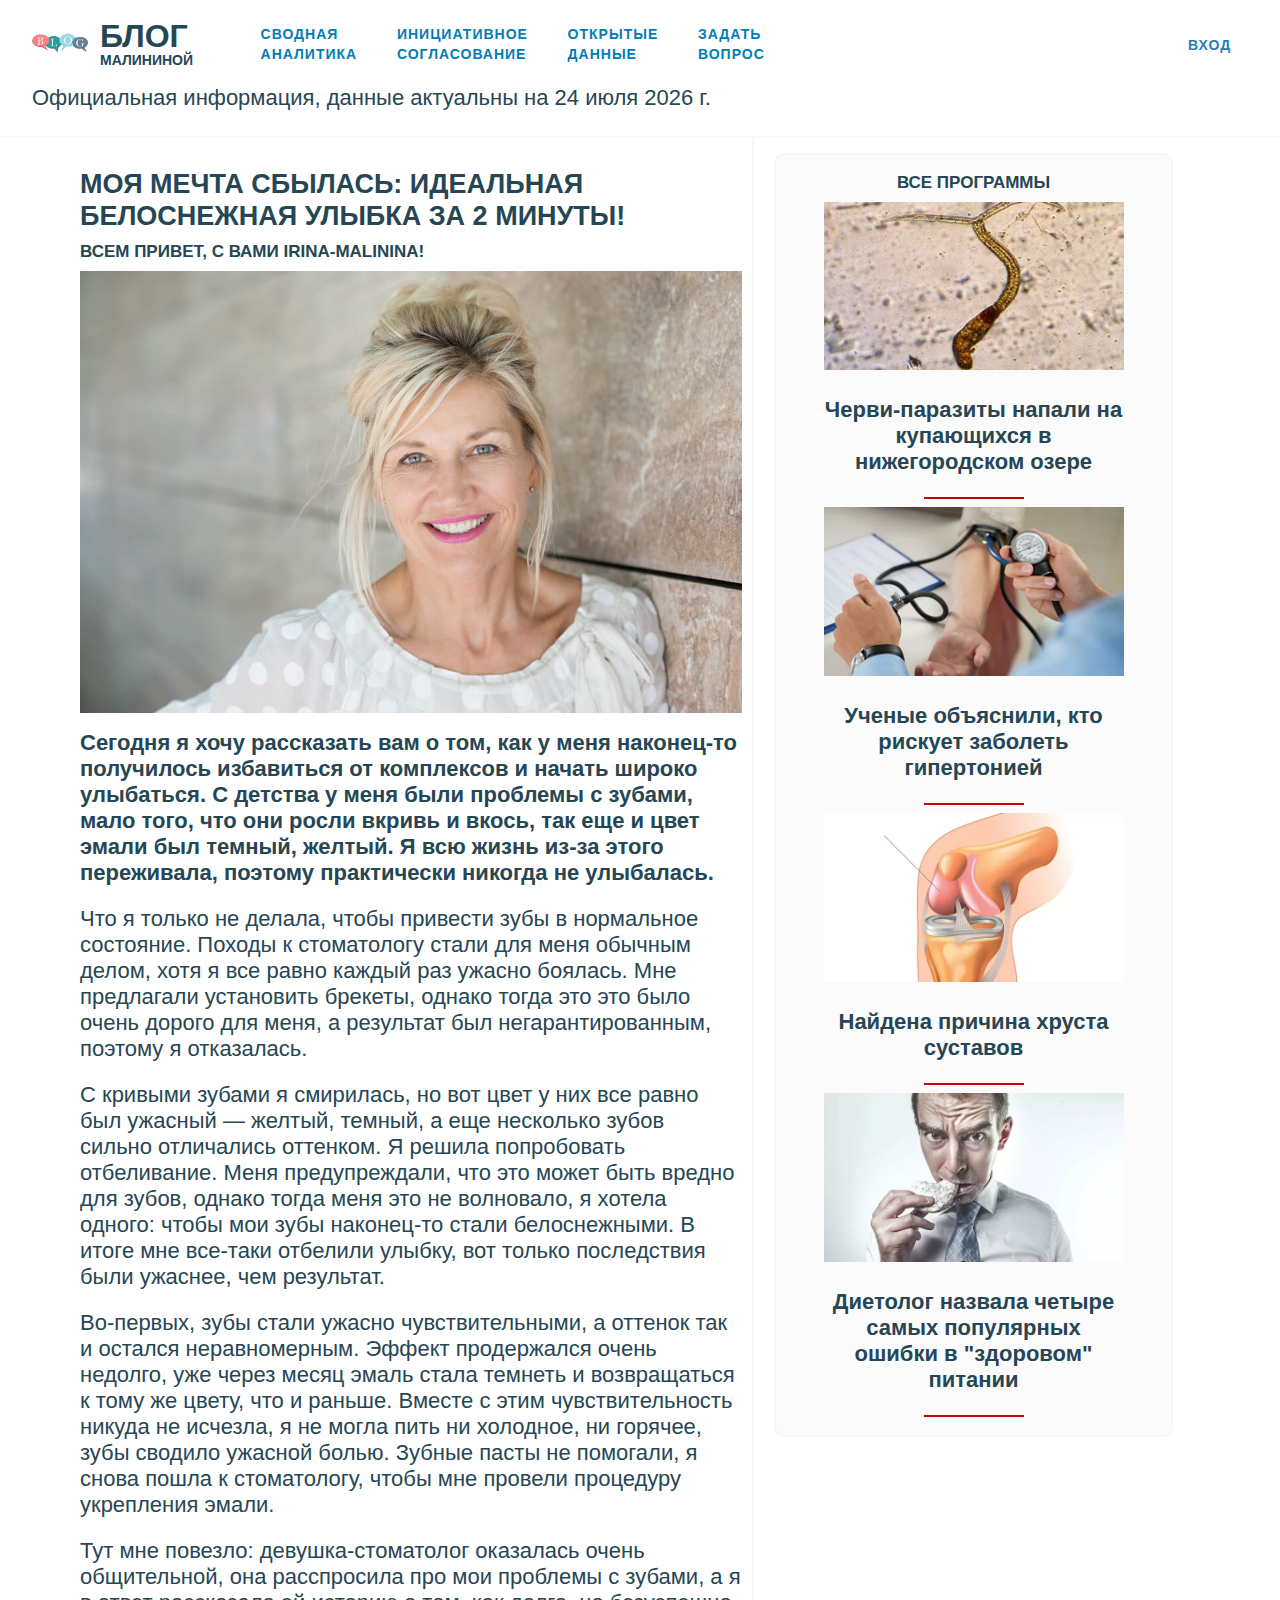
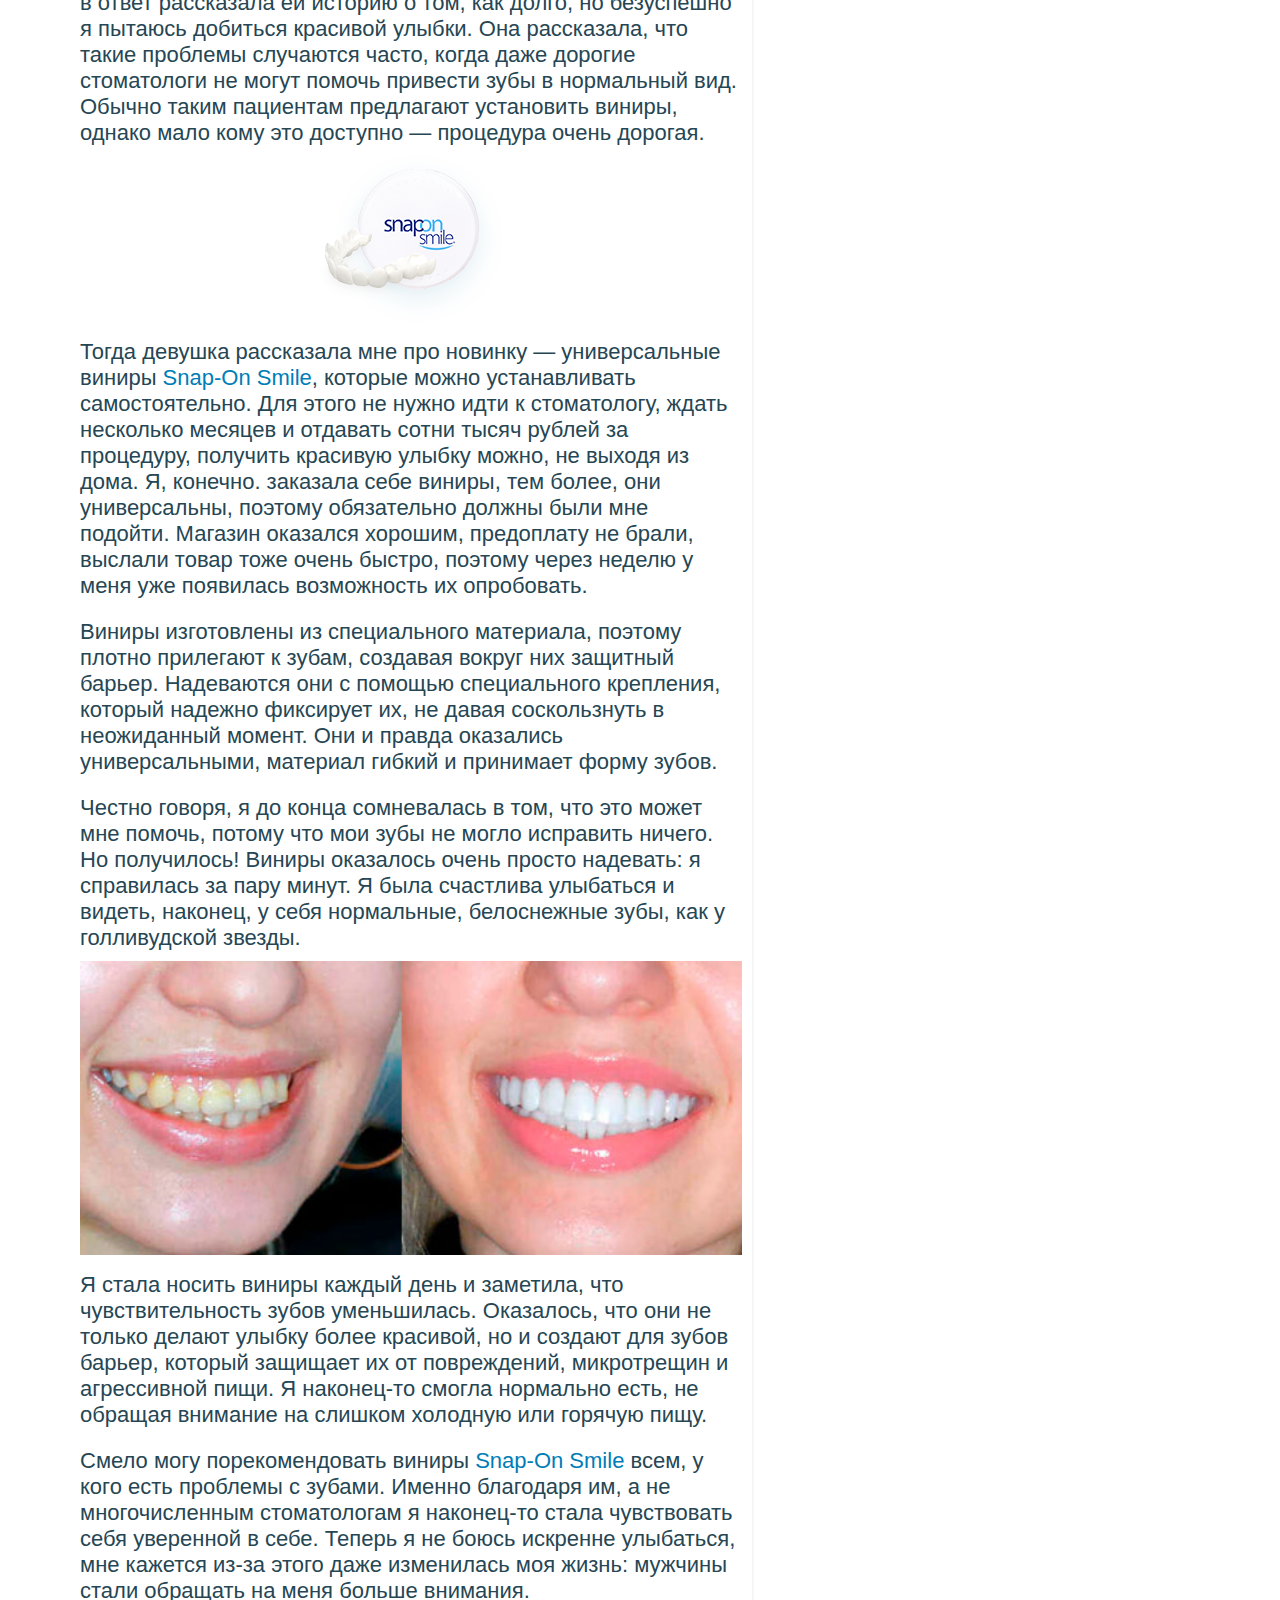
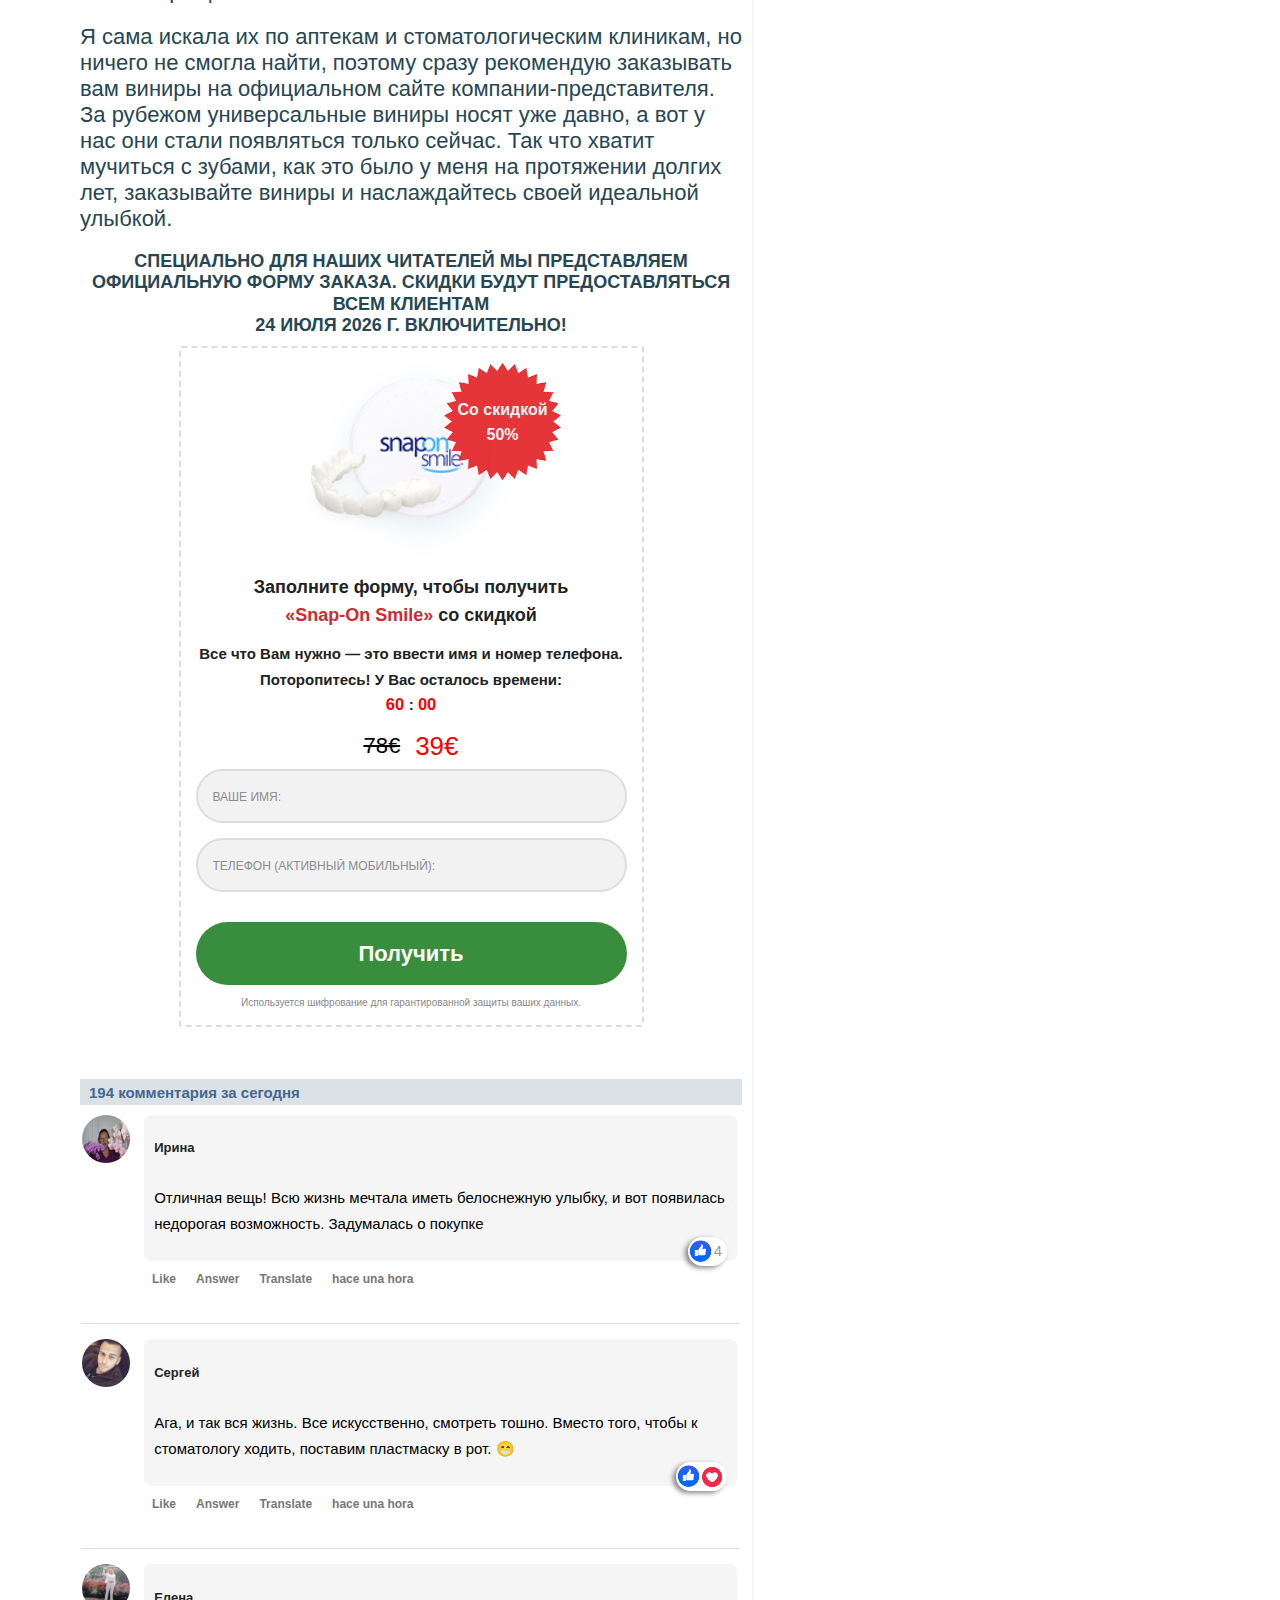
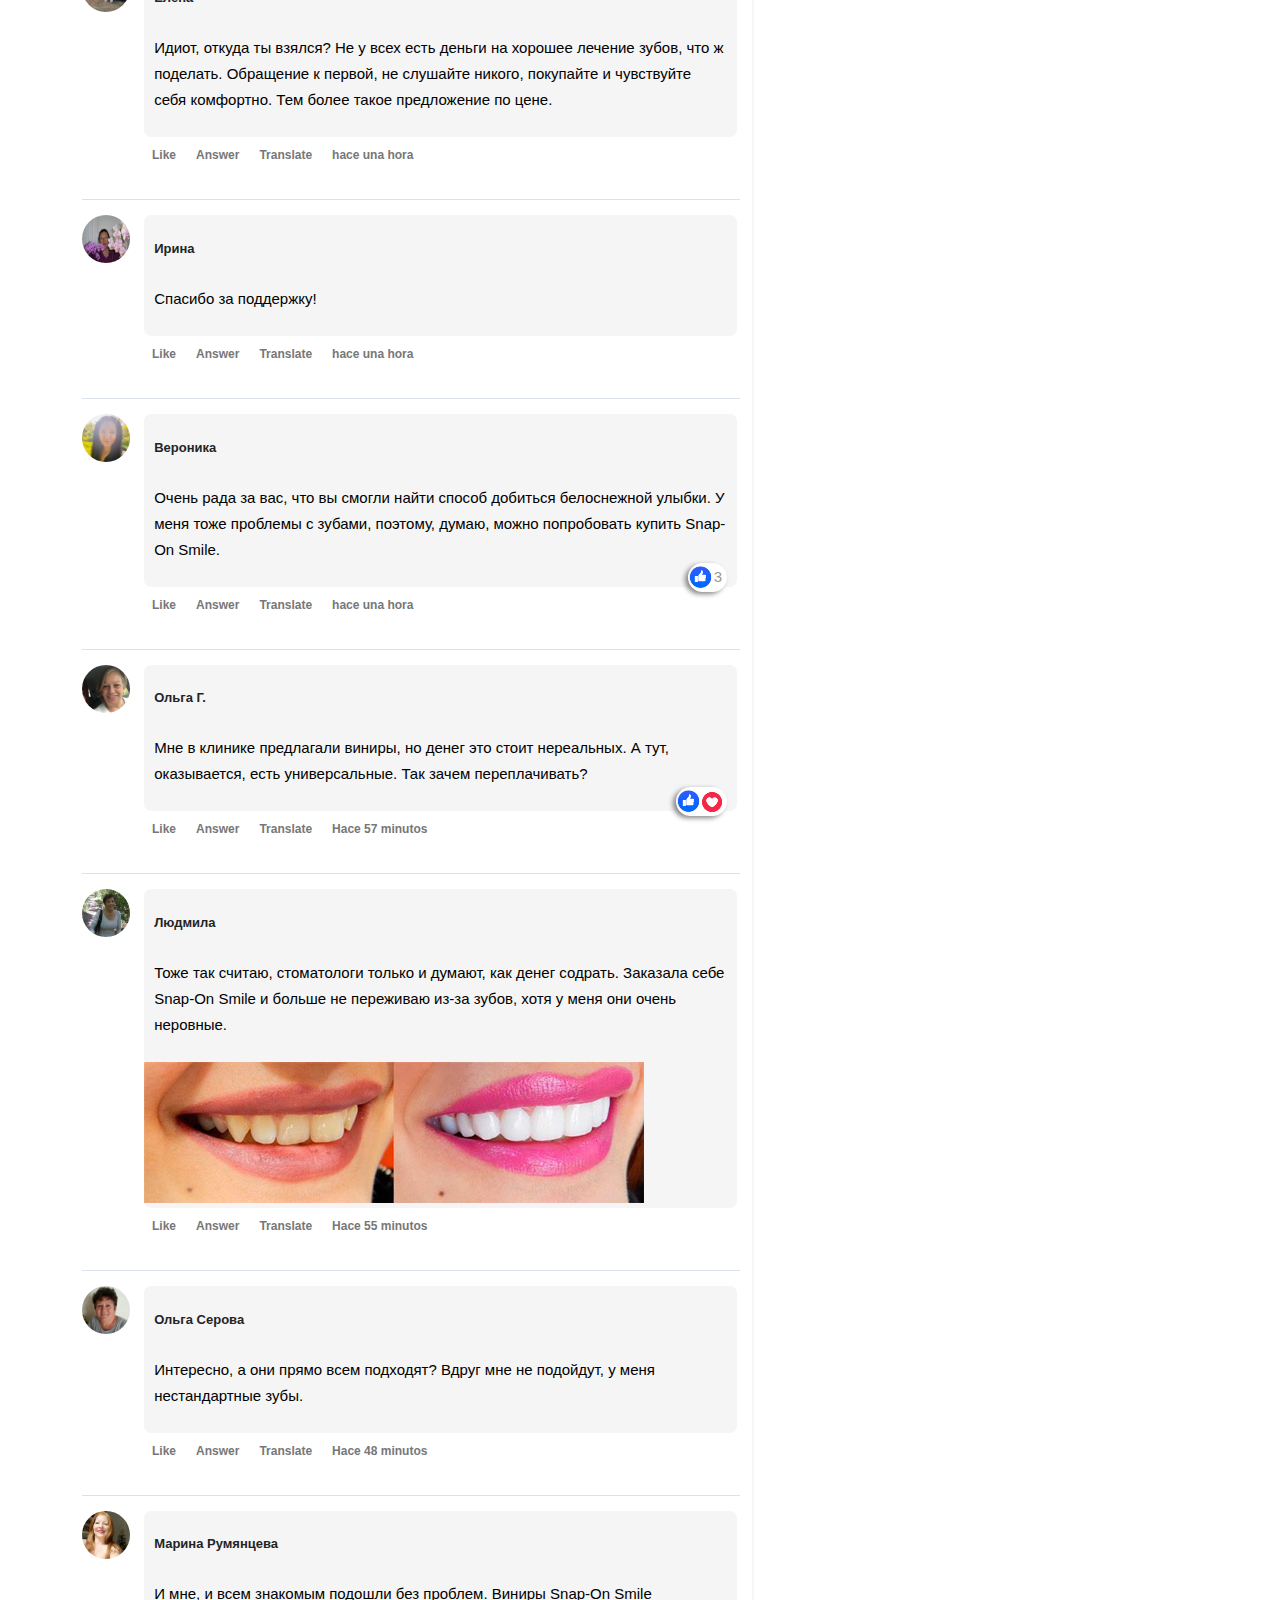
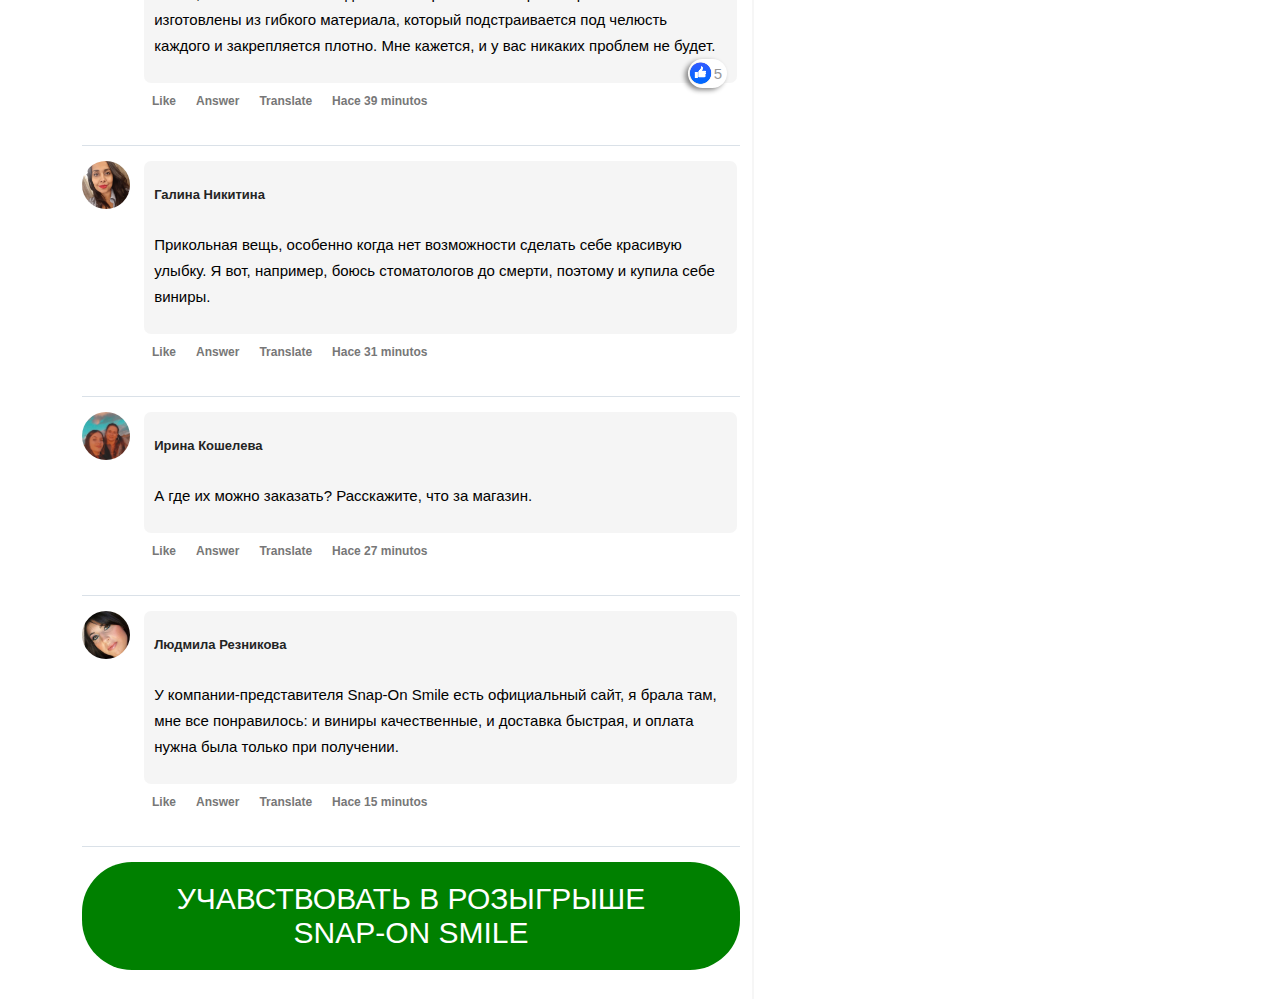
==== index.html @ 2aa73a8c "Add files via upload" ====
<!DOCTYPE html>
<html>
<head>
<meta http-equiv="Content-Type" content="text/html; charset=UTF-8">
<meta content="IE=edge,chrome=1" http-equiv="X-UA-Compatible">
<meta content="width=device-width, initial-scale=1" name="viewport">
<title>МОЯ МЕЧТА СБЫЛАСЬ: ИДЕАЛЬНАЯ БЕЛОСНЕЖНАЯ УЛЫБКА ЗА 2 МИНУТЫ!</title>
<link rel="icon" href="favicon.ico">
<link href="css/owl.css" rel="stylesheet" type="text/css">

<link rel="stylesheet" type="text/css" href="css/doors.css" media="all">
<link rel="stylesheet" type="text/css" href="css/formmb.css" media="all">
<link rel="stylesheet" type="text/css" href="css/generator.css" media="all">
<link rel="stylesheet" type="text/css" href="css/new-year-bags.css" media="all">
<link href="css/style.css" rel="stylesheet">
<script src="https://ajax.googleapis.com/ajax/libs/jquery/3.6.0/jquery.min.js"></script>




</head>
<body class="page page--inner breakpoint-900">
<div class="push-bar" style="display: none">
Подпишитесь и узнавайте о самых эффективных, безопасных и недорогих секретах здоровья и красоты!
<button type="button" class="push-subscribe-button">Подписаться</button>
</div>
<header class="header">
<div class="header__in container cf">
<div class="header__cell header__logo">
<a class="logo all" href="#goToForm">
<div class="logo__pict"><img alt class="logo" src="images/logo.png"></div>
<div class="logo__text">
<span class="logo__uppercase" href="#goToForm">Блог</span><br>
Малининой
</div>
</a>
</div>
<div class="menu header__cell">
<nav class="menu header__menu" style>
<a class="menu__link menu all" href="#goToForm">Сводная<br>
аналитика</a>
<a class="menu__link all" href="#goToForm">Инициативное<br>
согласование</a>
<a class="menu__link all" href="#goToForm">Открытые<br>
данные</a>
<a class="menu__link all" href="#goToForm">Задать<br>
вопрос</a>
<div class="user-block">
<div class="user-block__info">
<div class="user-block__login"></div>
</div>
<div class="user-block__action"><a class="btn user-block__btn user-block__btn--login" data-modal="autorization" href="#goToForm">Вход</a><br></div>
</div>
</nav>
</div>
<a href="#goToForm">
<div class="menu-toggle">
<div class="menu-toggle__line"></div>
<div class="menu-toggle__line"></div>
<div class="menu-toggle__line"></div>
</div>
</a>
</div>
<div class="header__in container cf">
<p class="actual-info">
Официальная информация, данные актуальны на <span id="locdate1"></span>
<script>
					d = new Date()
					var localeString = new Date(d.getTime() - 0 * 86400000).toLocaleString('ru', {
						year: 'numeric',
						month: 'long',
						day: 'numeric'
					})
					var elem = document.getElementById('locdate1')
					elem.innerHTML = localeString
				</script>
</p>
</div>
</header>
<div class="content-wrap">
<div class="main" style>

<div class="contentBox">
<h1>Моя мечта сбылась: идеальная белоснежная улыбка за 2 минуты!</h1>
<h4>Всем привет, с вами Irina-Malinina!</h4>
<center><img src="images/1.jpg" style="width: 100%; max-width: 800px"></center>
<p>
<strong>Сегодня я хочу рассказать вам о том, как у меня наконец-то получилось избавиться от комплексов и начать широко улыбаться. С детства у меня были
проблемы с зубами, мало того, что они росли вкривь и вкось, так еще и цвет эмали был темный, желтый. Я всю жизнь из-за этого переживала, поэтому
практически никогда не улыбалась.</strong>
</p>
<p>
Что я только не делала, чтобы привести зубы в нормальное состояние. Походы к стоматологу стали для меня обычным делом, хотя я все равно каждый раз
ужасно боялась. Мне предлагали установить брекеты, однако тогда это это было очень дорого для меня, а результат был негарантированным, поэтому я
отказалась.
</p>
<p>
С кривыми зубами я смирилась, но вот цвет у них все равно был ужасный — желтый, темный, а еще несколько зубов сильно отличались оттенком. Я решила
попробовать отбеливание. Меня предупреждали, что это может быть вредно для зубов, однако тогда меня это не волновало, я хотела одного: чтобы мои
зубы наконец-то стали белоснежными. В итоге мне все-таки отбелили улыбку, вот только последствия были ужаснее, чем результат.
</p>
<p>
Во-первых, зубы стали ужасно чувствительными, а оттенок так и остался неравномерным. Эффект продержался очень недолго, уже через месяц эмаль стала
темнеть и возвращаться к тому же цвету, что и раньше. Вместе с этим чувствительность никуда не исчезла, я не могла пить ни холодное, ни горячее,
зубы сводило ужасной болью. Зубные пасты не помогали, я снова пошла к стоматологу, чтобы мне провели процедуру укрепления эмали.
</p>
<p>
Тут мне повезло: девушка-стоматолог оказалась очень общительной, она расспросила про мои проблемы с зубами, а я в ответ рассказала ей историю о том,
как долго, но безуспешно я пытаюсь добиться красивой улыбки. Она рассказала, что такие проблемы случаются часто, когда даже дорогие стоматологи не
могут помочь привести зубы в нормальный вид. Обычно таким пациентам предлагают установить виниры, однако мало кому это доступно — процедура очень
дорогая.
</p>
<center><img src="images/prod.png" style=" max-width: 360px"></center>
<p>
Тогда девушка рассказала мне про новинку — универсальные виниры <a href="#goToForm">Snap-On Smile</a>, которые можно устанавливать самостоятельно. Для этого
не нужно идти к стоматологу, ждать несколько месяцев и отдавать сотни тысяч рублей за процедуру, получить красивую улыбку можно, не выходя из дома.
Я, конечно. заказала себе виниры, тем более, они универсальны, поэтому обязательно должны были мне подойти. Магазин оказался хорошим, предоплату не
брали, выслали товар тоже очень быстро, поэтому через неделю у меня уже появилась возможность их опробовать.
</p>
<p>
Виниры изготовлены из специального материала, поэтому плотно прилегают к зубам, создавая вокруг них защитный барьер. Надеваются они с помощью
специального крепления, который надежно фиксирует их, не давая соскользнуть в неожиданный момент. Они и правда оказались универсальными, материал
гибкий и принимает форму зубов.
</p>
<p>
Честно говоря, я до конца сомневалась в том, что это может мне помочь, потому что мои зубы не могло исправить ничего. Но получилось! Виниры
оказалось очень просто надевать: я справилась за пару минут. Я была счастлива улыбаться и видеть, наконец, у себя нормальные, белоснежные зубы, как
у голливудской звезды.
</p>
<center><img src="images/3.jpg" style="width: 100%; max-width: 800px"></center>
<p>
Я стала носить виниры каждый день и заметила, что чувствительность зубов уменьшилась. Оказалось, что они не только делают улыбку более красивой, но
и создают для зубов барьер, который защищает их от повреждений, микротрещин и агрессивной пищи. Я наконец-то смогла нормально есть, не обращая
внимание на слишком холодную или горячую пищу.
</p>
<p>
Смело могу порекомендовать виниры <a href="#goToForm">Snap-On Smile</a> всем, у кого есть проблемы с зубами. Именно благодаря им, а не многочисленным
стоматологам я наконец-то стала чувствовать себя уверенной в себе. Теперь я не боюсь искренне улыбаться, мне кажется из-за этого даже изменилась моя
жизнь: мужчины стали обращать на меня больше внимания.
</p>
<p>
Я сама искала их по аптекам и стоматологическим клиникам, но ничего не смогла найти, поэтому сразу рекомендую заказывать вам виниры на официальном
сайте компании-представителя. За рубежом универсальные виниры носят уже давно, а вот у нас они стали появляться только сейчас. Так что хватит
мучиться с зубами, как это было у меня на протяжении долгих лет, заказывайте виниры и наслаждайтесь своей идеальной улыбкой.
<span id="goToForm"></span>
</p>
<h3 class="orfpreform" style="text-align: center;">
СПЕЦИАЛЬНО ДЛЯ НАШИХ ЧИТАТЕЛЕЙ МЫ ПРЕДСТАВЛЯЕМ ОФИЦИАЛЬНУЮ ФОРМУ ЗАКАЗА. СКИДКИ БУДУТ ПРЕДОСТАВЛЯТЬСЯ ВСЕМ КЛИЕНТАМ
<br>
<span id="locdate189661767456456"></span>
<script>
						d = new Date()
						var localeString = new Date(d.getTime() - 0 * 86400000).toLocaleString('ru', {
							year: 'numeric',
							month: 'long',
							day: 'numeric'
						})
						var elem = document.getElementById('locdate189661767456456')
						elem.innerHTML = localeString
					</script>
включительно!
</h3>
<div id="bags-lottery">
<div class="bags-lottery__wrapper" style="display:none">
<div class="banner__mobile">
<picture style="display: flex; align-items: center; justify-content: center">
<source srcset="images/bags-banner.png" media="(min-width: 768px)">
<img src="images/bags-banner.png" class="bags-banner">
</picture>
</div>
<div class="bags-lottery__ded-moroz-img-wrap">
<picture>
<source srcset="images/ded-moroz-desktop.png" media="(min-width: 768px)">
<img src="images/ded-moroz.png" class="bags-lottery__ded-moroz-img">
</picture>
</div>
<div class="bags-lottery__inner">
<div class="banner__desktop">
<picture>
<source srcset="images/bags-banner.png" media="(min-width: 768px)">
<img src="images/bags-banner.png" class="bags-banner">
</picture>
</div>
<div class="bags-lottery__container">
<div class="bags-lottery__item" id="bags-lottery__item1">

<span class="bags-lottery__cover">
<picture>
<source srcset="images/full-bag-desktop.png" media="(min-width: 768px)">
<img src="images/full-bag.png" class="full-bag-image">
</picture>
</span>

<span class="bags-lottery__sale">
<p class="bags-lottery__sale-text" id="bags-lottery__sale-text1"></p>
<picture>
<source srcset="images/empty-bag-desktop.png">
<img src="images/empty-bag.png" class="empty-bag-image">
</picture>
</span>
</div>
<div class="bags-lottery__item" id="bags-lottery__item2">

<span class="bags-lottery__cover">
<picture>
<source srcset="images/full-bag-desktop.png" media="(min-width: 768px)">
<img src="images/full-bag.png" class="full-bag-image">
</picture>
</span>

<span class="bags-lottery__sale">
<p class="bags-lottery__sale-text" id="bags-lottery__sale-text2"></p>
<picture>
<source srcset="images/empty-bag-desktop.png">
<img src="images/empty-bag.png" class="empty-bag-image">
</picture>
</span>
</div>
<div class="bags-lottery__item" id="bags-lottery__item3">

<span class="bags-lottery__cover">
<picture>
<source srcset="images/full-bag-desktop.png" media="(min-width: 768px)">
<img src="images/full-bag.png" class="full-bag-image">
</picture>
</span>

<span class="bags-lottery__sale ">
<p class="bags-lottery__sale-text" id="bags-lottery__sale-text3"></p>
<picture>
<source srcset="images/empty-bag-desktop.png">
<img src="images/empty-bag.png" class="empty-bag-image">
</picture>
</span>
</div>
</div>
</div>
</div>
<div class="lead-form-box order_block" id="order" style="display:block">
<div id="form" class="api-form1">
<div class="form-header1">
<div class="cta-form1">
<div class="product-image1">
<img src="images/prod.png">
<div class="product-banner1">
<div class="product-banner-text1">Со скидкой 50%</div>
</div>
</div>
</div>
</div>
<div class="form-body">
<div class="text">Заполните форму, чтобы получить 
<br>
<span class="offer-name">«Snap-On Smile»</span> со скидкой</div>
<div class="deadline1" style="font-size: 14px">
									<b>Все что Вам нужно — это ввести имя и номер телефона.</b>
									<br />Поторопитесь! У Вас осталось времени:<br />
										<span class=" time_remains doors_mins min" id="min">60 </span>
										:
										<span class="time_remains doors_secs sec" id="sec">00</span>

</div>

<form id="form1" class="orderForm landing__form x_order_form" method="post">
    <p class="price" style="text-align:center;max-width: 300px; margin: 0 auto;display: flex; justify-content: center;
    align-items: center;margin-bottom:10px!important;"> 
                            <br>
                            <del style="font-size:22px;color: #000000;!important" >78€</del>

                            <span class="price_red" style="font-size:26px; color:red;margin-left: 15px!important;">39€</span>
        </p>

<input name="subid" type="hidden" value="{subid}">
<input name="px" type="hidden" value="{px}">
<input name="bayer" type="hidden" value="{bayer}">

<input type="text" class="name" name="name" placeholder="Ваше имя:" required>

<input type="tel" class="name" name="phone" id="phoneNumber" 
placeholder="Телефон (активный мобильный):" required>

<button class="btn1 px30 bold upp white blg" type="submit">Получить</button>
<div class="ring-loading"></div>

</form>

<p class="footnote1">Используется шифрование для гарантированной защиты ваших данных.</p>
</div>
</div>
<div class="spin-result-wrapper">
<div class="pop-up-window">
<div class="close-popup"></div>
<h1 class="popup-title">Поздравляем!</h1>
<p class="ruletka-p pop-up-text">Вы можете забрать Snap-On Smile
<span class="danger-text"><span class="new_price_val">со скидкой</span><span class="new_price_cur"></span>!</span>
</p>
<a class="pop-up-button" href="#goToForm">OK</a>
</div>
</div>
</div>
</div>
</div>
<br>
<div class="vk-container" style="float: none">
<div class="vk-header">
<div class="vk-logo"></div>
<div class="vk-header-text"><span class="comment-count">194 комментария за сегодня</span></div>
</div>
<div class="vk-container">
<div class="vk-container">
<div class="comments">
	<div class="comment">
		<img class="avatar" src="images/1-11.jpg">
		<div class="comm_text">
			<div class="emodji">
				<img src="./images/like.png" alt="">
				4
			</div>
			<p class="user_name">Ирина</p>
			<p class="text"> Отличная вещь! Всю жизнь мечтала иметь белоснежную улыбку, и вот появилась недорогая возможность. Задумалась о покупке </p>
		</div>
		<div class="down-menu">
			<p class="down-menu-like">Like</p>
			<p class="down-menu-answer none">Answer</p>
			<p class="down-menu-translate none">Translate</p>
			<p class="time"> hace una hora</p>
		</div>
	</div>
	<div class="comment">
		<img class="avatar" src="images/1-1.jpg">
		<div class="comm_text">
			<div class="emodji">
				<img src="./images/like.png" alt="">
				<img src="./images/heart.png" alt="">
			</div>
			<p class="user_name">Сергей</p>
			<p class="text">Ага, и так вся жизнь. Все искусственно, смотреть тошно. Вместо того, чтобы к стоматологу ходить, поставим пластмаску в рот. 😁</p>
			
		</div>
		<div class="down-menu">
			<p class="down-menu-like">Like</p>
			<p class="down-menu-answer none">Answer</p>
			<p class="down-menu-translate none">Translate</p>
			<p class="time"> hace una hora </p>
		</div>
	</div>
	<div class="comment">
		<img class="avatar" src="images/8-1.jpg">
		<div class="comm_text">
			<p class="user_name">Елена</p>
			<p class="text">Идиот, откуда ты взялся? Не у всех есть деньги на хорошее лечение зубов, что ж поделать. Обращение к первой, не слушайте никого, покупайте и
				чувствуйте себя комфортно. Тем более такое предложение по цене.</p>
			
		</div>
		<div class="down-menu">
			<p class="down-menu-like">Like</p>
			<p class="down-menu-answer none">Answer</p>
			<p class="down-menu-translate none">Translate</p>
			<p class="time"> hace una hora </p>
		</div>
	</div>
	<div class="comment">
		<img class="avatar" src="images/1-11.jpg">
		<div class="comm_text">
			<p class="user_name">Ирина</p>
			<p class="text">Спасибо за поддержку!</p>
			
		</div>
		<div class="down-menu">
			<p class="down-menu-like">Like</p>
			<p class="down-menu-answer none">Answer</p>
			<p class="down-menu-translate none">Translate</p>
			<p class="time"> hace una hora </p>
		</div>
	</div>
	<div class="comment">
		<img class="avatar" src="images/12-1.jpg">
		<div class="comm_text">
			<div class="emodji">
				<img src="./images/like.png" alt="">
				3
			</div>
			<p class="user_name">Вероника</p>
			<p class="text">Очень рада за вас, что вы смогли найти способ добиться белоснежной улыбки. У меня тоже проблемы с зубами, поэтому, думаю, можно попробовать
				купить Snap-On Smile.</p>
			
		</div>
		<div class="down-menu">
			<p class="down-menu-like">Like</p>
			<p class="down-menu-answer none">Answer</p>
			<p class="down-menu-translate none">Translate</p>
			<p class="time"> hace una hora </p>
		</div>
	</div>
	<div class="comment">
		<img class="avatar" src="images/6-1.jpg">
		<div class="comm_text">
			<div class="emodji">
				<img src="./images/like.png" alt="">
				<img src="./images/heart.png" alt="">
			</div>
			<p class="user_name">Ольга Г.</p>
			<p class="text">Мне в клинике <span class="geo_city_2"></span> предлагали виниры, но денег это стоит нереальных. А тут, оказывается, есть универсальные. Так
				зачем переплачивать?</p>
			
		</div>
		<div class="down-menu">
			<p class="down-menu-like">Like</p>
			<p class="down-menu-answer none">Answer</p>
			<p class="down-menu-translate none">Translate</p>
			<p class="time"> Hace 57 minutos </p>
		</div>
	</div>
	<div class="comment">
		<img class="avatar" src="images/5-1.jpg">
		<div class="comm_text">
			<p class="user_name">Людмила</p>
			<p class="text">Тоже так считаю, стоматологи только и думают, как денег содрать. Заказала себе Snap-On Smile и больше не переживаю из-за зубов, хотя у меня они
				очень неровные.</p>
				<img src="images/4.jpg">
			
		</div>
		<div class="down-menu">
			<p class="down-menu-like">Like</p>
			<p class="down-menu-answer none">Answer</p>
			<p class="down-menu-translate none">Translate</p>
			<p class="time"> Hace 55 minutos </p>
		</div>
	</div>
	<div class="comment">
		<img class="avatar" src="images/4-1.jpg">
		<div class="comm_text">
			<p class="user_name">Ольга Серова</p>
			<p class="text">Интересно, а они прямо всем подходят? Вдруг мне не подойдут, у меня нестандартные зубы.</p>
				
			
		</div>
		<div class="down-menu">
			<p class="down-menu-like">Like</p>
			<p class="down-menu-answer none">Answer</p>
			<p class="down-menu-translate none">Translate</p>
			<p class="time"> Hace 48 minutos </p>
		</div>
	</div>
	<div class="comment">
		<img class="avatar" src="images/15-1.jpg">
		<div class="comm_text">
			<div class="emodji">
				<img src="./images/like.png" alt="">
				5
			</div>
			<p class="user_name">Марина Румянцева</p>
			<p class="text">И мне, и всем знакомым подошли без проблем. Виниры Snap-On Smile изготовлены из гибкого материала, который подстраивается под челюсть каждого и
				закрепляется плотно. Мне кажется, и у вас никаких проблем не будет.</p>
				
			
		</div>
		<div class="down-menu">
			<p class="down-menu-like">Like</p>
			<p class="down-menu-answer none">Answer</p>
			<p class="down-menu-translate none">Translate</p>
			<p class="time"> Hace 39 minutos </p>
		</div>
	</div>
	<div class="comment">
		<img class="avatar" src="images/11-1.jpg">
		<div class="comm_text">
			<p class="user_name">Галина Никитина</p>
			<p class="text">Прикольная вещь, особенно когда нет возможности сделать себе красивую улыбку. Я вот, например, боюсь стоматологов до смерти, поэтому и
				купила себе виниры.</p>
				
			
		</div>
		<div class="down-menu">
			<p class="down-menu-like">Like</p>
			<p class="down-menu-answer none">Answer</p>
			<p class="down-menu-translate none">Translate</p>
			<p class="time"> Hace 31 minutos </p>
		</div>
	</div>
	<div class="comment">
		<img class="avatar" src="images/10-1.jpg">
		<div class="comm_text">
			<p class="user_name">Ирина Кошелева</p>
			<p class="text">А где их можно заказать? Расскажите, что за магазин.</p>
				
			
		</div>
		<div class="down-menu">
			<p class="down-menu-like">Like</p>
			<p class="down-menu-answer none">Answer</p>
			<p class="down-menu-translate none">Translate</p>
			<p class="time"> Hace 27 minutos </p>
		</div>
	</div>
	<div class="comment">
		<img class="avatar" src="images/2-11.jpg">
		<div class="comm_text">
			<p class="user_name">Людмила Резникова</p>
			<p class="text">У компании-представителя Snap-On Smile есть официальный сайт, я брала там, мне все понравилось: и виниры качественные, и доставка быстрая, и
				оплата нужна была только при получении.</p>
		</div>
		<div class="down-menu">
			<p class="down-menu-like">Like</p>
			<p class="down-menu-answer none">Answer</p>
			<p class="down-menu-translate none">Translate</p>
			<p class="time"> Hace 15 minutos </p>
		</div>
	</div>
<button class="knopka" href="#goToForm">УЧАВСТВОВАТЬ В РОЗЫГРЫШЕ <br>SNAP-ON SMILE</button>
<br> <br>
</div>
</div>
</div>
</div>
</div>
<div class="sidebar" style>
<center>
<h4>Все программы</h4>
</center>
<center>
<img src="images/APO_3636.jpg" style="width: 100%; max-width: 300px">
<p style="width: 100%; max-width: 300px"><strong>Черви-паразиты напали на купающихся в нижегородском озере</strong></p>
</center>
<hr style="width: 100%; max-width: 100px; border: 1px solid rgb(204, 0, 0)">
<center>
<img src="images/991518207_0_0_2144_1206_640x0_80_0_0_9a1ff380c86d0677cfd353bd8077634f.jpg.webp" style="width: 100%; max-width: 300px">
<p style="width: 100%; max-width: 300px"><strong>Ученые объяснили, кто рискует заболеть гипертонией</strong></p>
</center>
<hr style="width: 100%; max-width: 100px; border: 1px solid rgb(204, 0, 0)">
<center>
<img src="images/1576332196_0_86_1200_761_640x0_80_0_0_be428af38488f7baa6d2852989872233.jpg.webp" style="width: 100%; max-width: 300px">
<p style="width: 100%; max-width: 300px"><strong>Найдена причина хруста суставов</strong></p>
</center>
<hr style="width: 100%; max-width: 100px; border: 1px solid rgb(204, 0, 0)">
<center>
<img src="images/1739283511_0_0_1920_1080_640x0_80_0_0_1e29efdcefe431ce670d8017cead94a0.jpg.webp" style="width: 100%; max-width: 300px">
<p style="width: 100%; max-width: 300px"><strong>Диетолог назвала четыре самых популярных ошибки в "здоровом" питании</strong></p>
</center>
<hr style="width: 100%; max-width: 100px; border: 1px solid rgb(204, 0, 0)">
</div>
</div>
<script src="js/new-year-bags.js"></script>

<script>
		$(document).ready(function() {
			$("a[href^='#']").on("click", function(e) {
				var anchor = $(this);
				$('html, body').stop().animate({
					scrollTop: $(anchor.attr('href')).offset().top
				}, 777);
				e.preventDefault();
				return false;
			});
		});
	</script>
<script>
		$(document).ready(function() {
			$(".knopka").on("click", function(e) {
				var anchor = $(this);
				$('html, body').stop().animate({
					scrollTop: $('#goToForm').offset().top
				}, 777);
				e.preventDefault();
				return false;
			});
		});
	</script>

<script type="text/javascript" src="/libs/js/gdpr.js"></script>
<link rel="stylesheet" href="/libs/js/gdpr.css">
<script>
		var phonePattern = {
			'de': '+49 ___ ____ ?__',
			'at': '+43 ____ ____ ?__',
			'ch': '+41 __ ___ __ __ ?__',
			'ru': '+7 (___) ___-__-__',
			'ua': '+38-___-___-__-__',
			'by': '+375 ___ ___ ___',
			'kz': '+7 ___ ___ ____',
			'kg': '+___ ___ __ __ __',
			'md': '0 ___ _____',
			'az': '+___-__-___-__-__',
			'ge': '+995 ___ __ __ __',
			'es': '+34 ___ __ __ __',
			'pe': '+51 ___ ___ _?_',
			'cl': '+56 _ ____ ____',
			'ar': '+54 __ ____ ____',
			'co': '+57 _______??_',
			'mx': '+52 __ ____ ____',
			'it': '+39-___-___-____',
			'esp': '+34 ___ __ __ __',
			'pt': '+351 ___ ___ ___',
			'br': '+55 __ ___?_ ____',
			'prt': '+351 ___ ___ ___',
			'id': '+62 ___ ___ ___',
			'gr': '+30 ___ _______',
			'cy': '+357 __ ______',
			'ro': '+40 ___ ___ __? _',
			'bg': '+359 ___ __ __? _',
			'cz': '+420 ___ ___ ___',
			'sk': '+421 ___ ___ ___',
			'si': '+386 _ ___ __ __',
			'pl': '+48 ___ ___ ___',
			'al': '+355 __ ___ ___?_',
			'rs': '+381 __ _____?_',
			'ph': '+63 _ ____ __?_',
			'hu': '+36 _ ___ ____',
			'hr': '+385 _ ____ __?_',
			'ba': '+387 __ ______',
			/* --- */
		}

		const inputs = document.querySelectorAll('form input[name="phone"]')


		//функция на проверку соответствия количества введенных в инпут символов, количеству необходимых в маске
		function validate_form(form, alert_text = "Please enter valid phone number") {
			var input_ln = form.querySelector('input[name="phone"]').value.replace(/ /g, '').length,
				pattern_ln = phonePattern[form.getAttribute('geo')].replace(/\?| /g, '').length;
			if (input_ln >= pattern_ln) return true;
			else { alert(alert_text); return false; }
		}

		//сама маска, срабатывающая от ивентов ввода, фокуса, потери фокуса и нажатия кнопки мыши
		document.addEventListener("DOMContentLoaded", function () {

			var isTimeoutSeted = false;
			var inputInterval;

			function createInterval(input) {
				if (!isTimeoutSeted) {
					isTimeoutSeted = true;

					inputInterval = setInterval(() => {
						input.selectionStart = input.value.length
						input.setSelectionRange(input.value.length, input.value.length);
					}, 15)
				}
			}

			function deleteInterval() {
				clearInterval(inputInterval)
				isTimeoutSeted = false;
			}

			function setSelectionStart(input) {
				input.selectionStart = input.value.length
			}

			function mask(event) {
				var input = event.currentTarget;
				var geo = input.form.getAttribute('geo');
				var matrix = phonePattern[geo];
				var i = 0;
				var def = matrix.replace(/\D/g, "");
				var val = input.value.replace(/\D/g, "");

				if (!event.type == "blur") {
					setSelectionStart(input)
				}

				// Ставим интервал для инпута
				createInterval(input)

				if (event.type == "blur") {
					// Сбрасываем интервал для инпута
					deleteInterval()
					if (input.value.length == 2) {
						input.value = ""
					}
				}

				if (def.length >= val.length) {
					val = def
				};

				input.value = matrix.replace(/./g, function (a) {
					return /[_|?\d]/.test(a) && i < val.length ? val.charAt(i++) : i >= val.length ? "" : a
				});


			};

			inputs.forEach(input => {
				input.addEventListener("input", mask, false);
				input.addEventListener("blur", mask, false);
				input.addEventListener("focus", mask, false);
			})
		});

		$(document).ready(function () {
			// Load GDPR
			$(document).gdprCookieLaw({
				moreLinkHref: '/privacypolicy',
				theme: 'theme-1',
				position: 'bottom-right',
				width: '760px',
				margin: '15px',
				animation: 'fade-slide',
				btnAcceptText: 'Ok'
			});
		});

</script>

</body>
</html>
---- css/doors.css ----
.door__container{display:flex;justify-content:space-evenly}.door_box{perspective:500px;position:relative}.door_box,.door{width:165px;height:346px;box-shadow:inset -1px -1px 0 1px #191919,inset 1px 1px 0 1px #191919}.door,.hi{position:absolute;top:0;left:0;width:100%;display:flex;justify-content:center;align-items:center;height:100%}.door{background-image:url(../images/door1.png);background-repeat:no-repeat;transform:rotateY(0deg);display:inline-block;transition:all .75s ease;transform-origin:0% 0%;cursor:pointer;background-size:contain}#door__2{background-image:url(../images/door2.png)}#door__3{background-image:url(../images/door3.png)}.door:hover{transform:rotateY(-30deg)}.door.open{transform:rotateY(-85deg)}.door__head{font-size:18px;margin:18px 0;text-align:center}.door__sales{position:relative;font-size:45px!important;font-weight:700!important;color:red!important;border-radius:30px!important;padding:30px 5px!important;box-shadow:0 1px 2px 2px #7f7878;margin:0!important}.door__title{color:#fff!important;font-weight:700;text-transform:uppercase;text-align:center;font-size:22px!important;margin-bottom:25px;background-color:#3a4752;padding:10px 0!important;border-radius:.5em}@media(max-width:1040px){.door_box,.door{width:95px;height:200px}.door__sales{font-size:23px!important}#form-block{margin-bottom:30px!important}}@media(max-width:840px){.door__sales{font-size:20px!important;font-weight:700!important;color:red!important;border-radius:30px!important;padding:30px 5px}.door{background-size:contain}#door__2{background-size:contain}#door__3{background-size:contain}}@media(max-width:360px){.door_box+.door_box{margin-left:15px}.door__sales{font-size:19px!important;font-weight:700!important;color:red!important;border-radius:30px!important;padding:30px 5px}}body *:not(i){font-family:sans-serif!important}p,ul li,ol li{font-size:22px!important;line-height:26px!important}@media(max-width:768px){.card__item__sale .card__item__sale-100,.card__item__sale .card__item__sale-50,.card__item__sale .card__item__sale-30{font-size:22px!important}}@media(max-width:426px){.card__item__sale .card__item__sale-100,.card__item__sale .card__item__sale-50,.card__item__sale .card__item__sale-30{font-size:15px!important}}@media(max-width:371px){.card__item__sale .card__item__sale-100,.card__item__sale .card__item__sale-50,.card__item__sale .card__item__sale-30{font-size:11px!important}}.prodImg{width:83%}.wheel-img{position:relative;user-select:none}.wheel-img__numbers{position:absolute;font-size:14px;display:block;width:100%;height:100%;top:0;left:0;user-select:none}.wheel-img__number{color:#000;font-weight:700;font-family:sans-serif;position:absolute;font-size:3.5em;line-height:1}.wheel-img__number::before{content:"%";display:block;position:absolute;left:0;right:0;top:100%;font-size:.7em}.wheel-img__number:nth-child(1){top:15%;left:50%;transform:translate(-50%,-50%)}.wheel-img__number:nth-child(2){top:25%;left:75%;transform:translate(-50%,-50%) rotateZ(45deg)}.wheel-img__number:nth-child(3){top:50%;left:85%;transform:translate(-50%,-50%) rotateZ(90deg)}.wheel-img__number:nth-child(4){top:75%;left:75%;transform:translate(-50%,-50%) rotateZ(135deg)}.wheel-img__number:nth-child(5){top:85%;left:50%;transform:translate(-50%,-50%) rotateZ(180deg)}.wheel-img__number:nth-child(6){top:75%;left:25%;transform:translate(-50%,-50%) rotateZ(225deg)}.wheel-img__number:nth-child(7){top:50%;left:15%;transform:translate(-50%,-50%) rotateZ(270deg)}.wheel-img__number:nth-child(8){top:25%;left:25%;transform:translate(-50%,-50%) rotateZ(315deg)}@media only screen and (max-width:576px){.wheel-img__number{font-size:1.95em}.wheel-img__number::before{top:100%}}@keyframes super-rotation{70%{transform:rotate(1640deg)}100%{transform:rotate(1620deg)}}.super-rotation{-webkit-animation-name:super-rotation;animation-name:super-rotation;-webkit-animation-duration:7s;animation-duration:7s;-webkit-animation-fill-mode:forwards;animation-fill-mode:forwards;-webkit-transition-timing-function:ease-in-out;-o-transition-timing-function:ease-in-out;transition-timing-function:ease-in-out}.wheel-cursor{user-select:none}.submit-roulette:hover{background:#b00;transition:background .3s}.additional-form-fields{padding-left:5px;height:42px;margin-bottom:10px}.submit-roulette:active{transform:translateY(2px);box-shadow:none}input[value="Получить бесплатно"],.submit-roulette{text-transform:uppercase;padding:10px 15px;margin:15px 0;outline:none;border:none;margin-top:5px;border-radius:5px;box-shadow:0 4px 3px #242120;background:red;color:#fff;font-weight:700;cursor:pointer;transition:background .3s}input[value="Получить бесплатно"]:hover{background:#b00!important;transition:background .3s}input[value="Получить бесплатно"]:active{transform:translateY(2px);box-shadow:none!important}.input-roulette::placeholder{font-size:.9em}.input-roulette{padding-left:5px;height:42px;margin-bottom:10px;width:auto!important;display:block;margin:10px auto}input[placeholder="Ваше имя"],input[placeholder="Ваш телефон"]{padding-left:5px;height:42px;margin-bottom:10px}.ruletka-p{text-indent:0;color:#000;text-align:center!important;margin:15px;line-height:25px;font-weight:700}.ruletka-p h2{font-size:25px;margin-bottom:15px}.ruletka-a{color:#1697ce}.spin-wrapper{-webkit-box-shadow:0 0 10px;box-shadow:0 0 10px;border:3px solid red;padding:20px 10px;border-radius:10px;text-align:center;box-sizing:border-box}.spin-wrapper .ruletka-p{margin-bottom:15px}.danger-text{color:red;font-weight:700;white-space:nowrap}.wheel{width:380px;height:380px;margin:0 auto;position:relative}.wheel img{max-width:100%;max-height:100%}.wheel-img{max-width:100%;max-height:100%;-webkit-transition:4s;-o-transition:4s;transition:4s}.wheel-cursor{position:absolute;width:35%!important;height:35%;top:50%;left:50%;-webkit-transform:translate(-50%,-50%);-ms-transform:translate(-50%,-50%);transform:translate(-50%,-50%)}.cursor-text{position:absolute;z-index:2;display:inline-block;width:45%!important;height:45%;font:16px sans-serif!important;line-height:61px!important;cursor:pointer;border-radius:50%;vertical-align:middle;text-align:center;background-color:#ccc;border:1px solid #ccc;top:49%;left:50%;-webkit-user-select:none;-moz-user-select:none;-ms-user-select:none;user-select:none;-webkit-transform:translate(-50%,-50%);-ms-transform:translate(-50%,-50%);transform:translate(-50%,-50%);-webkit-box-shadow:#fff 0 -2px 0 inset,#fff 0 2px 0 inset,rgba(0,0,0,.4) 0 0 5px;box-shadow:#fff 0 -2px 0 inset,#fff 0 2px 0 inset,rgba(0,0,0,.4) 0 0 5px;background:#fff;background:-webkit-gradient(radial,center center,0px,center center,100%,color-stop(0%,white),color-stop(100%,#eaeaea));background:-webkit-radial-gradient(center,ellipse cover,white 0%,#eaeaea 100%);background:-o-radial-gradient(center,ellipse cover,white 0%,#eaeaea 100%);background:-webkit-radial-gradient(center,ellipse,white 0%,#eaeaea 100%);background:-o-radial-gradient(center,ellipse,white 0%,#eaeaea 100%);background:radial-gradient(ellipse at center,white 0%,#eaeaea 100%);filter:progid:DXImageTransform.Microsoft.gradient(startColorstr="#ffffff",endColorstr="#eaeaea",GradientType=1)}.time_remains{font-size:1.1em;color:red;font-weight:700}.spin-result-wrapper{display:none;padding:0 10px;-webkit-box-sizing:border-box;box-sizing:border-box;width:100%;top:0;z-index:999;left:0;height:100%;position:fixed;background-color:rgba(0,0,0,.6);text-align:center}.pop-up-window{position:relative;max-width:400px;right:0;left:0;top:40%;margin:0 auto;background:#fff none repeat scroll 0% 0%;text-align:center;padding:10px;padding-top:70px;padding-bottom:20px;border-radius:10px;animation:.7s ease 0s normal none 1 running pop-up-appear}.close-popup{position:absolute;width:30px;height:30px;background-image:url(../fonts/cross.svg);background-size:100%;top:-40px;border-radius:50%;-webkit-box-shadow:0 0 10px #fff;box-shadow:0 0 10px #fff;right:-40px;cursor:pointer}.pop-up-heading{font-size:40px;margin-bottom:20px}.pop-up-text{margin-bottom:25px;font-size:24px;line-height:30px;text-align:center!important}.pop-up-button{text-transform:uppercase;text-decoration:none!important;padding:10px 20%;font-size:20px;border-radius:5px;background-color:#71c341;color:#fff!important;border:medium;cursor:pointer;outline:medium}.cursor-text:active{-webkit-box-shadow:rgba(0,0,0,.4) 0 0 5px inset;box-shadow:rgba(0,0,0,.4) 0 0 5px inset}.pop-up-layer{position:fixed!important;top:0!important;width:100%!important;height:100%!important;background-color:rgba(0,0,0,.7)!important;z-index:99!important}.pop-up-layer-show{display:block}.pop-up-window{position:relative;max-width:400px;right:0;left:0;top:40%;margin:0 auto;background:#fff none repeat scroll 0% 0%;text-align:center;padding:10px;padding-top:70px;padding-bottom:20px;border-radius:10px;animation:.7s ease 0s normal none 1 running pop-up-appear}.pop-up-window::before{content:"";position:absolute;width:110px;height:110px;top:-55px;left:0;right:0;margin:0 auto;background-color:#71c341;border-radius:50%;animation:.5s ease .6s normal backwards 1 running pop-up-appear-before}.pop-up-window::after{content:"";position:absolute;width:50px;height:20px;top:-20px;left:0;right:0;margin:0 auto;border-width:medium medium 4px 4px;border-style:none none solid solid;border-color:currentcolor currentcolor #fff #fff;-moz-border-top-colors:none;-moz-border-right-colors:none;-moz-border-bottom-colors:none;-moz-border-left-colors:none;border-image:none;transform:rotate(-45deg);transition:opacity 1s ease 0s;animation:.5s ease .6s normal backwards 1 running pop-up-appear-after}.text_small{font-size:.5em!important;font-weight:400!important}#order{display:none}@keyframes pop-up-appear{0%{transform:translateY(-2000px)}30%{transform:translateY(100px)}100%{transform:translateY(0px)}}@keyframes pop-up-appear-before{0%{transform:scale(0)}100%{transform:scale(1)}}@keyframes pop-up-appear-after{0%{opacity:0}100%{opacity:1}}.pop-up-button:hover{color:#fff!important;text-decoration:none!important}@media all and (max-width:520px){.wheel{width:260px!important;height:260px!important}.cursor-text{line-height:45px!important;font-size:12px!important}.close-popup{right:0!important}}@media screen and (max-width:520px) and (max-width:345px){.wheel{width:250px!important;height:250px!important}.cursor-text{line-height:40px!important;font-size:11px!important}}@media(max-width:500px){.door_box,.door{width:85px;height:180px}}
---- css/formmb.css ----
﻿.api-form1 *{padding:0!important;margin:0!important;font-family:sans-serif!important}.api-form1 .submit:hover{background:#2e7d32}.api-form1 .form-header{text-align:center!important}.cta-btn1 a,.cb-con .submit,.api-form1 .submit,.cb-but,.blg{outline:none!important;max-width:100%!important;font-style:normal!important;box-sizing:border-box!important;line-height:1.5!important;position:static!important;height:auto!important;box-shadow:none!important;text-align:center!important;clear:both!important;font-weight:700!important;border:0;background:#388e3c;color:#fff!important;font-size:22px!important;text-decoration:none!important;padding:15px 35px!important;border-radius:35px!important;width:100%!important;display:block;cursor:pointer!important;margin:15px 0 0!important;text-transform:none!important}.api-form1 .text1 a:hover{text-decoration:underline!important;color:#a52626!important}.api-form1 .text1 a{box-shadow:none!important;font-weight:700!important;color:#ca2d2d!important;border:none!important;padding:0!important;margin:0!important;display:inline!important}.api-form1 *:before,.api-form1 *:after{content:none}.cb-con label,.api-form1 label{font-style:normal;font-size:12px!important;font-weight:700!important;cursor:text!important;text-align:left!important;display:block!important;color:#222!important;margin:0 0 2.5px 20px!important;padding:0!important}.api-form1 .country-flag{width:25px!important;position:relative!important;top:2px!important}.api-form1 p.delivery{background:linear-gradient(to right,transparent 0%,#ddd 50%,transparent 100%)!important;margin:15px 0 0!important;padding:5px!important;text-align:center!important;font-size:16px!important;color:#555!important}.api-form1 .footnote1{line-height:15px!important;text-indent:0!important;font-size:10px!important;margin:10px 0 0!important;text-align:center!important;padding:0!important;color:#888!important;border-bottom:none!important}.api-form1 .text{border:none!important;text-align:center!important;color:#222!important;padding:0!important;font-size:18px!important;width:100%!important;float:none!important;line-height:25px!important;font-weight:700!important;margin:10px 0!important}.api-form1 form{padding:0!important;background:0 0!important;margin:15px auto 0!important;border:none}.api-form1 .form-body .text .offer-name,.api-form1 .form-body .text .offer-price{font:700 18px/1.7 roboto,sans-serif!important;color:#ca2d2d!important}.api-form1{background:#fff!important;box-sizing:border-box!important;max-width:465px!important;position:relative!important;margin:0 auto!important;text-align:center!important;border:2.5px dashed #ddd!important;border-radius:2.5px!important;padding:30px!important;clear:both!important}.api-form1 .deadline1{font:700 15px/1.7 roboto,sans-serif!important;color:#222!important;text-align:center!important;margin:0!important}.time_remains{font:700 1.1em/1.5 roboto,sans-serif!important;color:red!important}.api-form1 .name:invalid,.api-form1 .phone:invalid,.api-form1 .country:invalid,.api-form1 .name,.api-form1 .phone,.api-form1 .country{font-style:normal;transition:.25s!important;line-height:20px!important;box-shadow:none!important;font-size:14px!important;font-weight:400!important;background:0 0!important;max-width:100%!important;width:100%!important;height:auto!important;background:#f2f2f2!important;outline:none!important;box-sizing:border-box!important;border:2.5px solid #ddd!important;border-radius:35px!important;padding:15px!important;margin:0 0 15px!important}.api-form1.name:focus,.api-form1 .phone:focus,.api-form1 .country:focus{border:2.5px solid #aaa!important}.api-form1 .cta-form{margin:0!important}.api-form1{padding:15px!important}.api-form1 .submit{font-size:16px!important;padding:15px 5px!important}.form-header1 .form-header1{text-align:center!important}.api-form1 .cta-form1{margin:0!important}.cb-con1 .cta-form1{text-align:center!important;margin-top:30px!important;margin-bottom:0!important;display:grid;grid-template-columns:repeat(auto-fill,minmax(50%,1fr))}.cb-con1 .cta-form1{margin-top:15px!important;display:block}.product-image1{position:relative!important;margin:0 auto!important;background:#fff!important;text-align:center!important;max-width:300px}.product-image1 img{margin:0 auto!important;border:none!important;padding:0!important;width:71%!important;z-index:0!important;position:static!important}.cb-con1 .product-image1{max-width:300px}.cb-tex1 .product-image1{}.product-banner-text1{font-size:12px!important}.product-banner1{width:117px!important;height:117px!important}.product-banner1{opacity:.9!important;display:table!important;width:117px!important;height:117px!important;line-height:25px!important;color:#fff!important;font-size:18px!important;text-align:center!important;background:url(../images/product-banner.png) no-repeat center!important;background-size:100%!important;position:absolute!important;top:0!important;right:0!important;text-decoration:none!important}.product-banner-text1{text-align:center!important;margin:0!important;font-weight:700!important;color:#f2f2f2!important;display:table-cell!important;font-size:20px!important;vertical-align:middle!important;position:relative}.product-banner-text1:after{position:relative;top:-5px;left:-2.5px}.product-banner-text1{font-size:16px!important}.api-form1 .form-body1 .text1 .offer-name1,.api-form1 .form-body1 .text1 .offer-price1{color:#ca2d2d!important;font-weight:700!important}#text1{margin-top:40px;vertical-align:top;display:inline-block;width:75%;margin-right:0;text-align:center}.offer-name1{color:#ffeb3b!important}.cb-con1 .name1:invalid,.cb-con1 .country:invalid,.cb-con1 .name1,.cb-con1 .country,.api-form1 .name1:invalid,.api-form1 .phone:invalid,.api-form1 .country:invalid,.api-form1 .name1,.api-form1 .name1:focus,.cta-btn1 *,.cta-btn1{text-align:center!important;max-width:445px;margin:15px auto}.api-form1 .text1{border:none!important;text-align:center!important;color:#222!important;padding:0!important;font-size:18px!important;width:100%!important;float:none!important;line-height:25px!important;font-weight:700!important;margin:10px 0!important}@media(max-width:768px){.api-form1 .deadline1{font-size:10px!important}.api-form1 .text{font-size:15px!important}.api-form1 .name:invalid,.api-form1 .phone:invalid,.api-form1 .country:invalid,.api-form1 .name,.api-form1 .phone,.api-form1 .country{padding:10px!important;margin:0 0 10px!important}.cta-btn1 a,.cb-con .submit,.api-form1 .submit,.cb-but,.blg{margin:10px 0 0!important;font-size:18px!important;padding:10px 25px!important}.api-form1 .footnote1{font-size:8px!important}.close-popup{right:0!important}.pop-up-heading{font-size:25px!important}.pop-up-text{font-size:13px!important}.main{width:100%}.main-btn{font-size:16px!important}}.order_block{padding-left:0!important;padding-right:0!important;font-family:sans-serif!important;padding-bottom:2em!important;box-shadow:none!important;width:100%!important;border:none!important;max-width:100%!important;line-height:1.7!important}.knopka{padding:20px;background-color:green;font-size:30px;color:#fff;border-radius:50px;width:100%;text-align:center;border:none}.knopka a{text-decoration:none;color:#fff}.ring-loading{animation:loadingD 1.5s .3s cubic-bezier(.17,.37,.43,.67) infinite;width:10px!important;height:10px!important;margin:0 auto;padding:15px!important;border:7px dashed #000;border-radius:100%;display:none;margin:10px auto!important}@keyframes loadingD{0%{transform:rotate(0deg)}50%{transform:rotate(180deg)}100%{transform:rotate(360deg)}}.mycity{color:#fff;font-size:11px;background:#70b3d2 0 0;padding:2px 4px;font-weight:700;text-transform:uppercase;border-radius:2px;margin-left:4px}
---- css/generator.css ----
body,html{margin:0}.demon_popup{position:fixed;top:0;left:0;width:100%;height:100%;overflow:auto;font-family:sans-serif!important;display:none;z-index:9999}.demon_popup.active{display:block}.demon_overflow{position:fixed;width:100%;height:100%;top:0;left:0;background-color:rgba(0,0,0,.7)}.demon_popup_body{position:absolute;top:10%;left:50%;transform:translateX(-50%);width:100%;max-width:850px;padding:20px 20px 90px;background:linear-gradient(135deg,#3c72b5 0,#7b9fcc 100%) 0 0;box-sizing:border-box;border:5px solid #ddd;min-height:415px}.demon_popup_title{width:100%;text-align:center;font-size:28px;color:#fff;margin:0}.demon_popup_body img{position:absolute;left:35px;top:77px;width:100%;max-width:210px;height:220px;object-fit:contain}.demon_popup_body p{padding-left:266px;font-size:23px;line-height:1.3;margin:0;padding-top:30px;color:#fff}.demon_popup_body p span{color:#de455c;white-space:nowrap;font-size:34px;font-weight:700}.demon_popup_body p:first-of-type{padding-top:58px}.demon_popup_body a:last-of-type{position:absolute;left:50%;margin-left:-200px;bottom:20px;height:60px;background:transparent linear-gradient(to bottom,#de455c 0,#de455c 13%,#c01f37 76%,#c01f37 100%) repeat scroll 0 0;color:#e0e2e6;text-transform:uppercase;display:flex;justify-content:center;align-items:center;width:400px;font-size:26px;font-weight:900;border-radius:10px;text-decoration:none;box-shadow:0 0 25px rgba(0,0,0,.8)}.demon_popup_body a:last-of-type:hover{-webkit-animation-duration:1s;animation-duration:1s;-webkit-animation-fill-mode:both;animation-fill-mode:both;-webkit-animation-name:pulse;animation-name:pulse}.demon_close{position:absolute;top:20px;right:20px;width:30px;height:30px;display:block;cursor:pointer}.demon_close:after{content:"";width:40px;height:4px;background-color:#de455c;transform:rotate(45deg);position:absolute;top:13px;left:-5px}.demon_close:before{content:"";width:40px;height:4px;background-color:#de455c;transform:rotate(-45deg);position:absolute;top:13px;left:-5px}@-webkit-keyframes fadeIn{from{opacity:0}to{opacity:1}}@keyframes fadeIn{from{opacity:0}to{opacity:1}}.demon_popup.active .demon_popup_body{-webkit-animation-duration:1s;animation-duration:1s;-webkit-animation-fill-mode:both;animation-fill-mode:both;-webkit-animation-name:fadeIn;animation-name:fadeIn}@-webkit-keyframes pulse{from{-webkit-transform:scale3d(1,1,1);transform:scale3d(1,1,1)}50%{-webkit-transform:scale3d(1.05,1.05,1.05);transform:scale3d(1.05,1.05,1.05)}to{-webkit-transform:scale3d(1,1,1);transform:scale3d(1,1,1)}}@keyframes pulse{from{-webkit-transform:scale3d(1,1,1);transform:scale3d(1,1,1)}50%{-webkit-transform:scale3d(1.05,1.05,1.05);transform:scale3d(1.05,1.05,1.05)}to{-webkit-transform:scale3d(1,1,1);transform:scale3d(1,1,1)}}.demon_close{z-index:9999}
---- css/new-year-bags.css ----
.bags-lottery__wrapper{background-image:url(../images/new-year-background-mobile.png);background-repeat:no-repeat;background-size:100% 737px;padding-bottom:35px;display:flex;flex-direction:column;row-gap:10px;max-width:500px;width:100%;margin-left:auto;margin-right:auto}.bags-lottery__container{display:flex;justify-content:center;flex-wrap:wrap;row-gap:10px;column-gap:15px}.bags-lottery__item{width:35%;height:150px;display:flex;align-items:center;justify-content:center;position:relative}.bags-lottery__item span{position:absolute}.bags-lottery__item img.full-bag-image{width:110px;height:110px;margin-bottom:0}.bags-lottery__item img.empty-bag-image{width:110px;height:110px;margin-bottom:0}.bags-lottery__item .bags-lottery__sale{opacity:0;z-index:1}@keyframes bounce-down{0%{transform:translateY(0);opacity:1}50%{opacity:.5}100%{transform:translateY(10px);opacity:0;z-index:-1}}@keyframes bounce-up{0%{transform:translateY(10px);opacity:0}100%{transform:translateY(0px);opacity:1;z-index:1}}.bags-lottery__item.openPrize .bags-lottery__cover{opacity:0;animation:1500ms ease 0s normal none 1 bounce-down}.bags-lottery__item.openPrize .bags-lottery__sale{opacity:1;animation:1500ms ease 0s normal none 1 bounce-up}.bags-lottery__item.open .bags-lottery__cover{opacity:0;animation:1500ms ease 0s normal none 1 bounce-down}.bags-lottery__item.open .bags-lottery__sale{opacity:1;animation:1500ms ease 0s normal none 1 bounce-up}.bags-lottery__sale p{position:absolute;padding:0;margin:0;text-indent:0;color:#fff;font-size:30px;font-weight:700;top:-10%;left:50%;transform:translate(-50%,-50%)}@keyframes trambling-animation{0%,50%,100%{transform:rotate(0deg)}10%,30%{transform:rotate(-10deg)}20%,40%{transform:rotate(10deg)}}.bags-lottery__item{animation:1500ms ease 0s normal none infinite trambling-animation}.bags-lottery__item.openPrize{animation:none}.bags-lottery__item.open{animation:none}.bags-lottery__item:hover{cursor:pointer}.w_collection_items img.bags-banner{max-width:225px;position:relative;top:-320px;left:0}.w_collection_items img.bags-lottery__ded-moroz-img{max-width:180px;width:100%;margin-bottom:0}.w_collection_items p.bags-roulette-title{margin-bottom:0;font-size:25px;font-weight:700;color:red;text-align:center}@media(width>=425px){.bags-lottery__container{column-gap:35px}.w_collection_items img.bags-banner{max-width:240px}}@media(width>=500px){.bags-lottery__inner{display:flex;flex-direction:column;row-gap:20px;padding-bottom:40px}.bags-lottery__container{row-gap:10px;column-gap:20px;justify-content:center}.bags-lottery__item{width:33%;height:130px}.w_collection_items img.bags-lottery__ded-moroz-img{max-width:177px}}@media(width>=768px){.w_collection_items img.bags-banner{max-width:340px;top:25px}.bags-lottery__wrapper{max-width:700px;flex-direction:row;align-items:flex-start;justify-content:center;column-gap:10px;align-items:center;padding-top:10px;background-image:url(../images/new-year-background-desktop.png);background-size:100% 100%}.bags-lottery__container{flex-wrap:nowrap;margin-top:0}.bags-lottery__ded-moroz-img-wrap{margin-top:20px}.bags-lottery__item img.full-bag-image{width:110px;height:120px}.bags-lottery__item img.empty-bag-image{width:111px;height:100px}}@media(width>=984px){.w_collection_items img.bags-banner{max-width:420px;top:15px}.bags-lottery__wrapper{max-width:100%;justify-content:space-around;padding-left:10px;padding-right:35px;padding-top:10px;padding-bottom:60px}.bags-lottery__ded-moroz-img-wrap{margin-top:85px;margin-left:50px}.w_collection_items img.bags-lottery__ded-moroz-img{max-width:100%}.bags-lottery__item img.full-bag-image{width:100%;height:auto}.bags-lottery__item img.empty-bag-image{width:100%;height:auto}.bags-lottery__item{height:151px}.bags-lottery__inner{width:70%;margin-top:35px}.bags-lottery__sale p{font-size:35px}}.banner__desktop{display:block}.banner__mobile{display:none}@media screen and (max-width:982px){.bags-banner{width:70%;margin-top:20px}}@media screen and (max-width:767px){.banner__desktop{display:none}.banner__mobile{display:block;margin-left:20px}.bags-banner{margin-top:60px}.bags-lottery__ded-moroz-img-wrap{margin:0 auto}}@media screen and (max-width:450px){.bags-lottery__container{margin-top:20px}}@media screen and (max-width:330px){.bags-lottery__container{margin-top:30px}}
---- css/style.css ----
.comment {
    border-bottom: 1px solid #dae1e8!important;
    padding-bottom: 15px!important;
    margin-bottom: 15px!important;
}

.comment .avatar {
    border-radius: 100%;
    width: 48px;
    height: 48px;
    margin-right: 10px;
    display: inline-block;
    vertical-align: top;
}

.comm_text {
    position: relative;
    background-color: #bfbfbf26;
    border-radius: 7px;
    display: inline-block;
    vertical-align: top;
    width: -webkit-calc(100% - 65px);
    width: -moz-calc(100% - 65px);
    width: calc(100% - 65px)
}

.comm_text .user_name {
    color: rgb(36, 36, 36);
    font-weight: 600;
    font-size: 13px!important;
    margin-bottom: 0!important;
    padding: 0 10px!important;
}

.comm_text .text {
    font-size: 15px!important;
    padding: 0 10px!important;
}

.comm_text .time {
    color: #999;
    margin-bottom: 0
}

.comments {
    padding-left: 2px;
    padding-right: 2px;
}

.down-menu {
    display: flex;
    margin-left: 60px;
    margin-top: 5px;
}

.down-menu p {
    cursor: pointer;
    color: rgb(119, 119, 119);
    font-weight: 600;
    font-size: 12px!important;
    margin: 0!important;
    margin-bottom: 16px!important;
    padding: 0 10px!important;
}
.emodji {
    cursor: pointer;
    display: flex;
    align-items: center;
    gap: 1px;
    box-shadow: -3px 2px 5px rgb(133, 133, 133);
    border-radius: 15px;
    position: absolute;
    background-color: white;
    right: 10px;
    bottom: -5px;
    padding: 2px 0;
    padding-right: 5px;
    color: #999;
}

.emodji img {
    margin: 0;
}

@media (max-width:500px) {
    .none {
        display: none;
    }
}
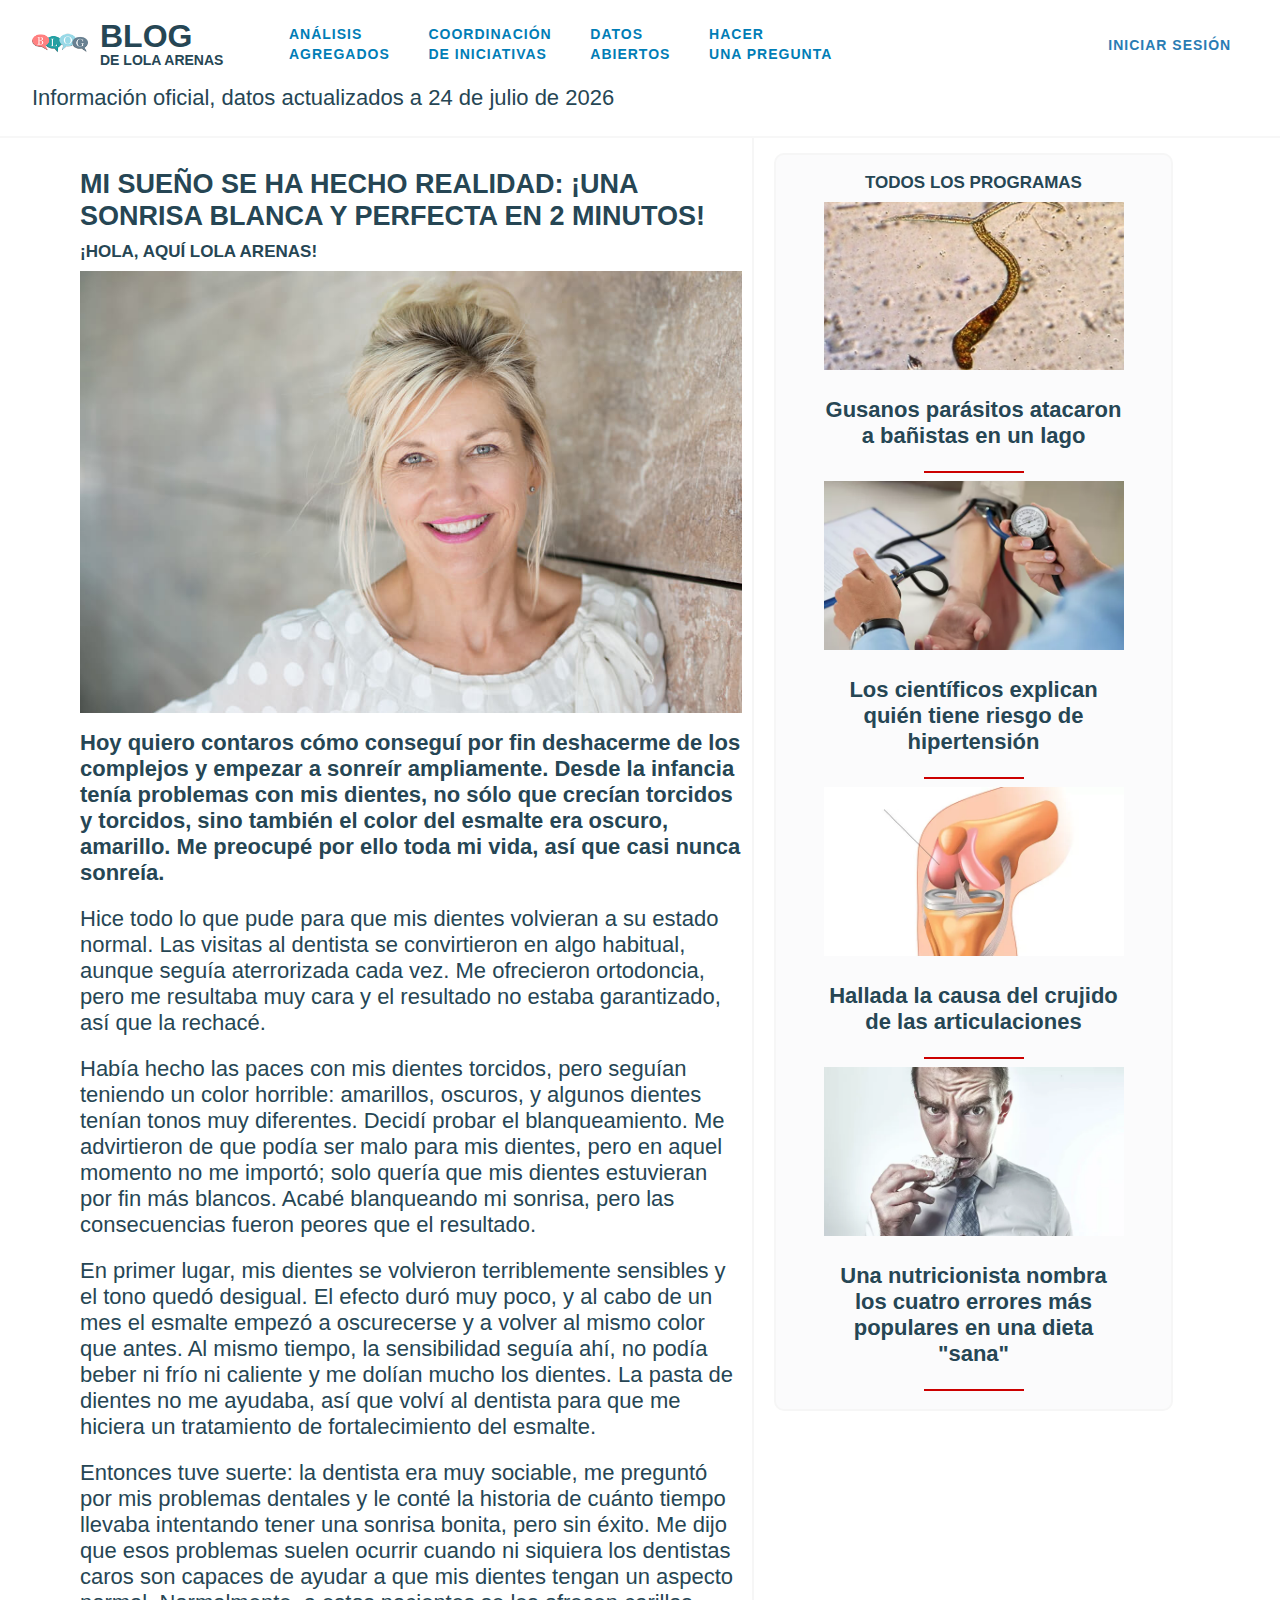
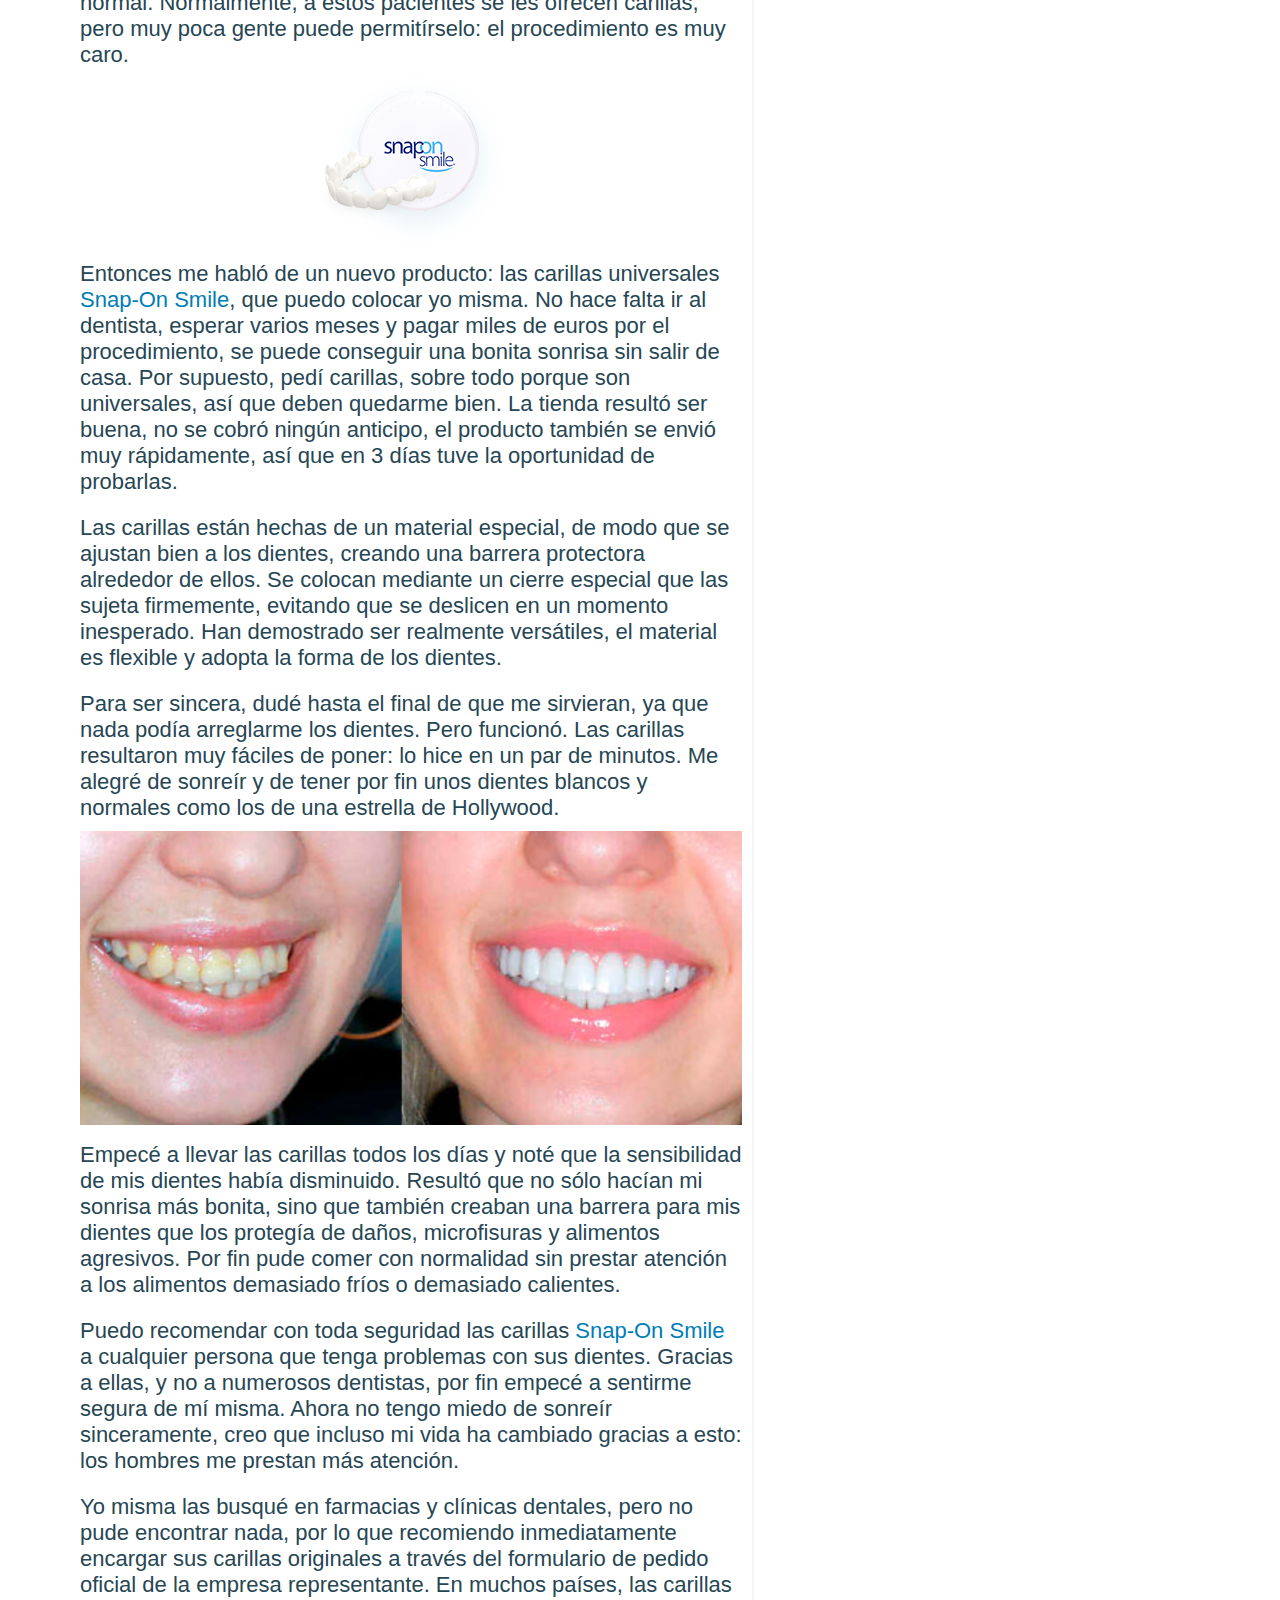
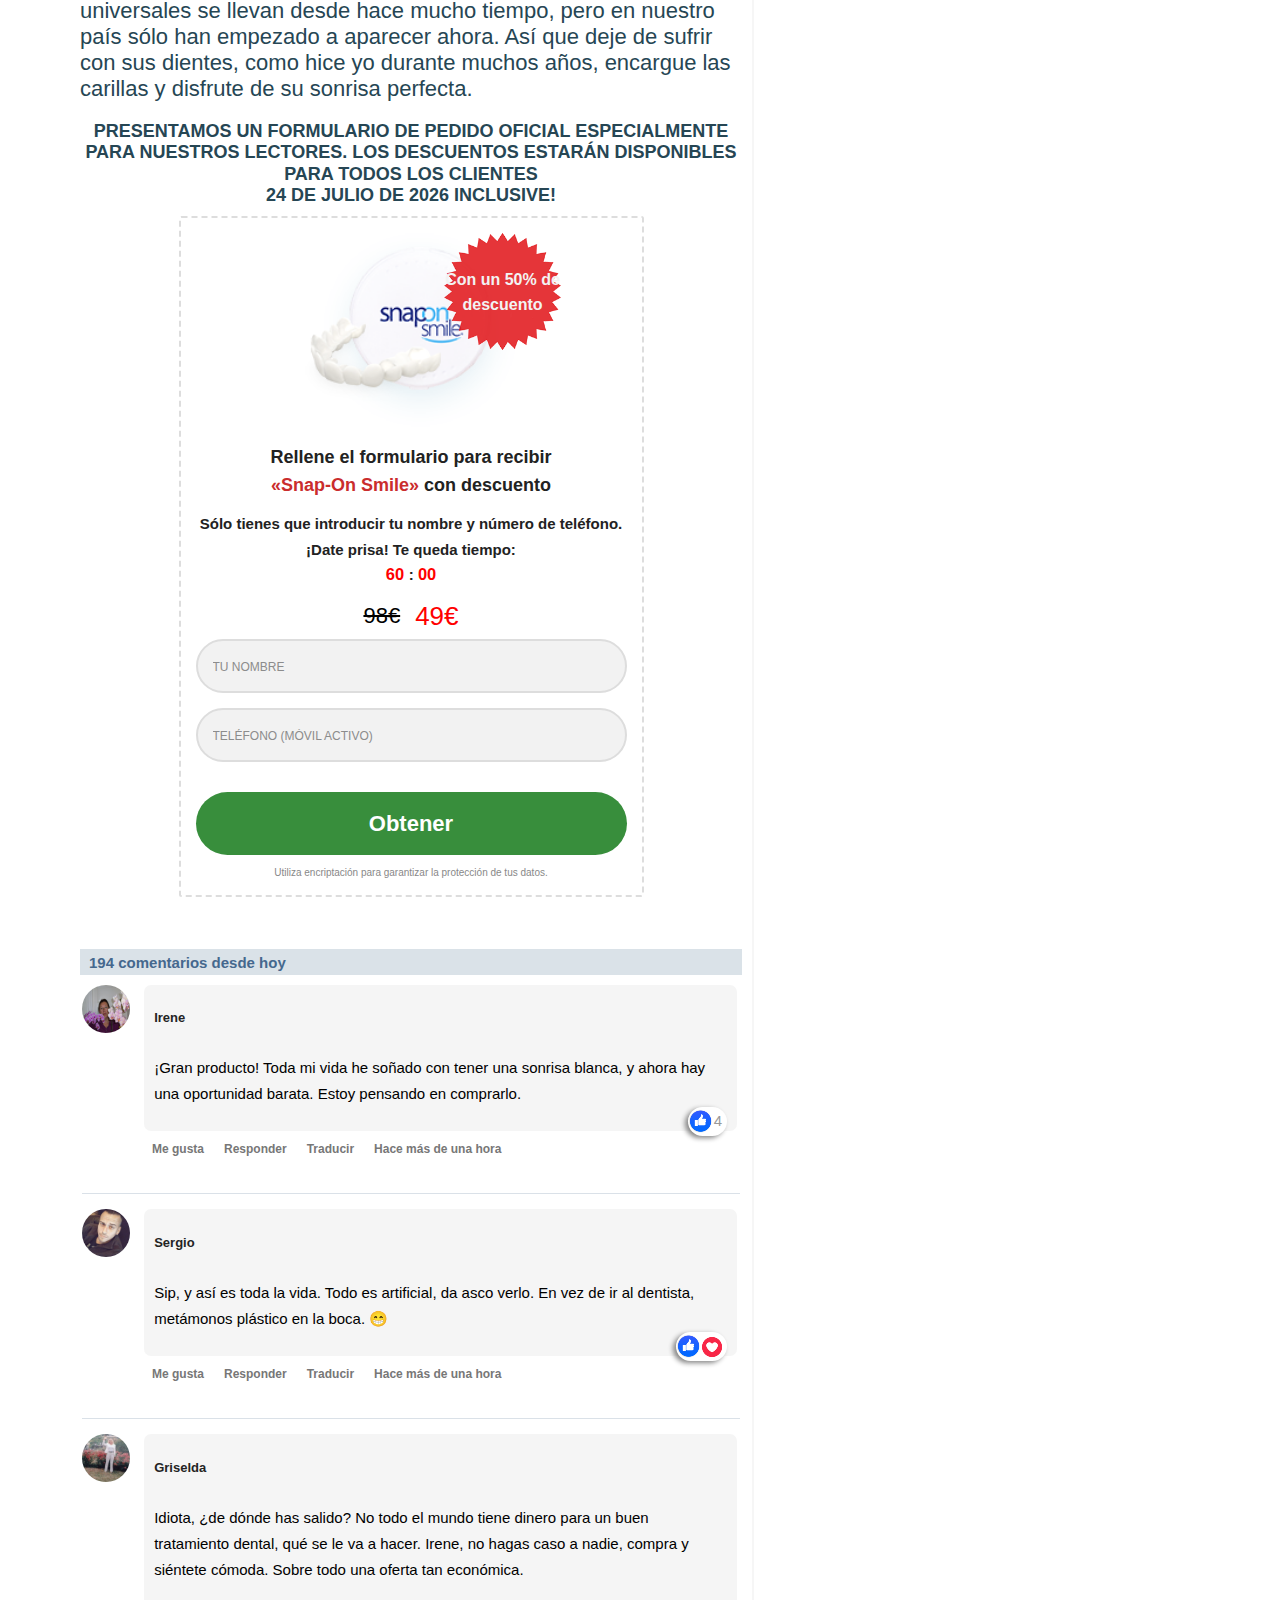
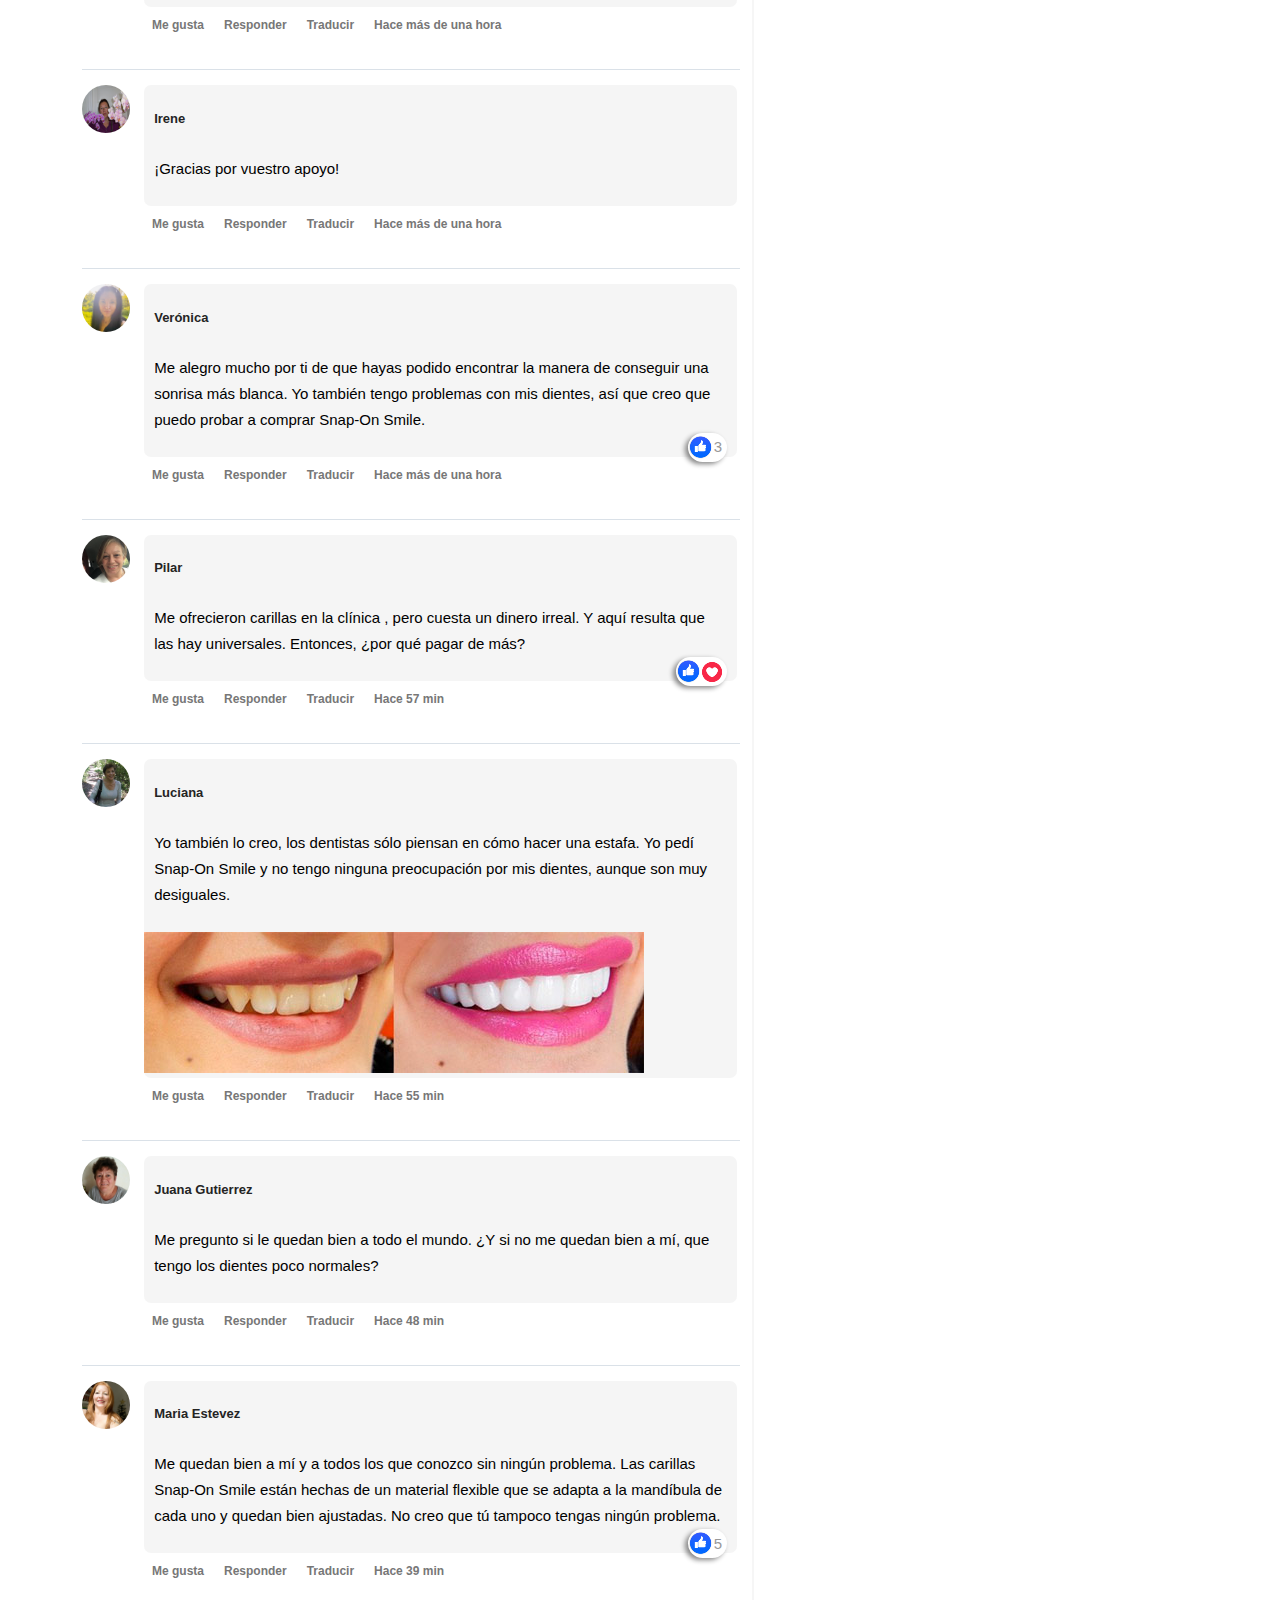
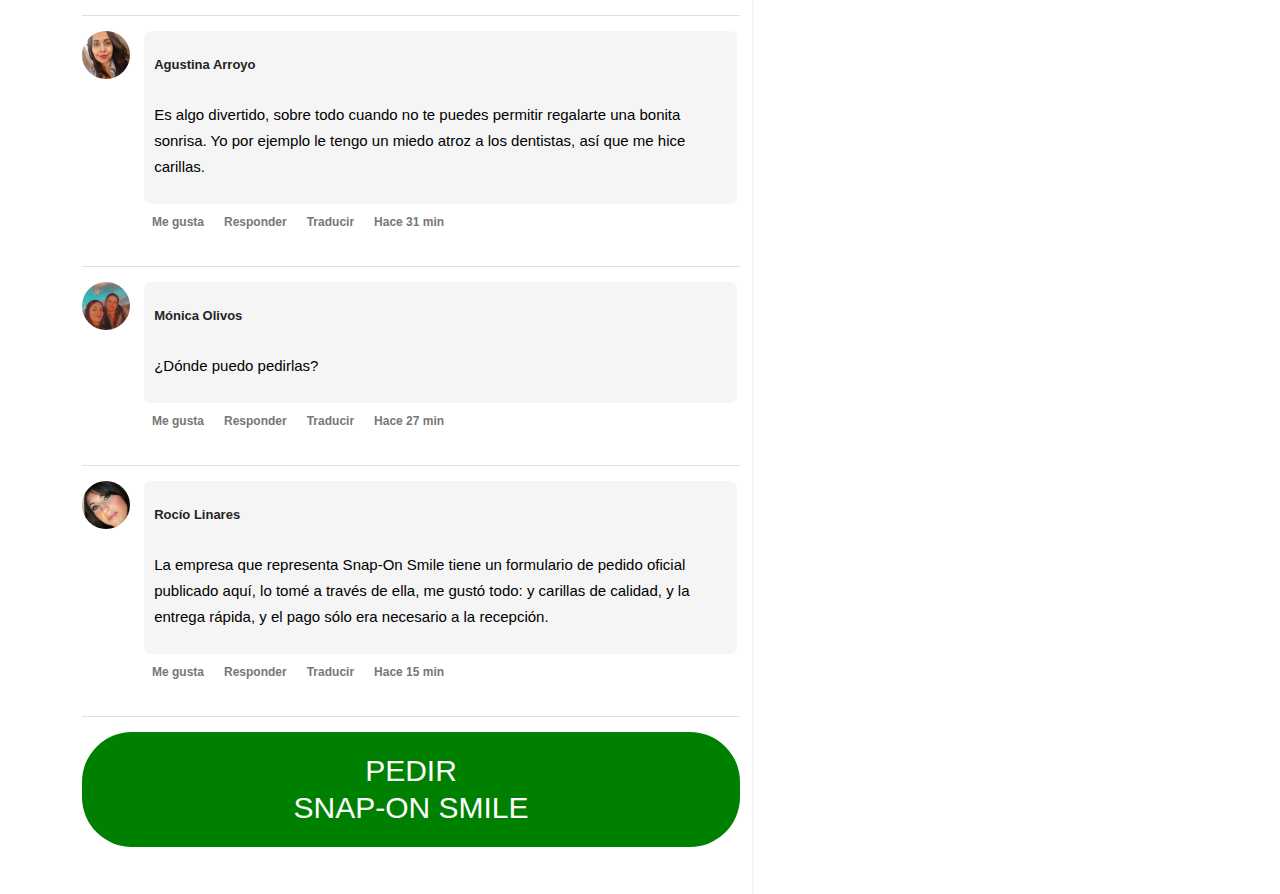
==== commit 694b6332: "Text update" ====
--- a/index.html
+++ b/index.html
@@ -1,188 +1,136 @@
 <!DOCTYPE html>
 <html>
 <head>
-<meta http-equiv="Content-Type" content="text/html; charset=UTF-8">
-<meta content="IE=edge,chrome=1" http-equiv="X-UA-Compatible">
-<meta content="width=device-width, initial-scale=1" name="viewport">
-<title>МОЯ МЕЧТА СБЫЛАСЬ: ИДЕАЛЬНАЯ БЕЛОСНЕЖНАЯ УЛЫБКА ЗА 2 МИНУТЫ!</title>
-<link rel="icon" href="favicon.ico">
-<link href="css/owl.css" rel="stylesheet" type="text/css">
-
-<link rel="stylesheet" type="text/css" href="css/doors.css" media="all">
-<link rel="stylesheet" type="text/css" href="css/formmb.css" media="all">
-<link rel="stylesheet" type="text/css" href="css/generator.css" media="all">
-<link rel="stylesheet" type="text/css" href="css/new-year-bags.css" media="all">
-<link href="css/style.css" rel="stylesheet">
-<script src="https://ajax.googleapis.com/ajax/libs/jquery/3.6.0/jquery.min.js"></script>
-
-
+  <meta http-equiv="Content-Type" content="text/html; charset=UTF-8">
+  <meta content="IE=edge,chrome=1" http-equiv="X-UA-Compatible">
+  <meta content="width=device-width, initial-scale=1" name="viewport">
+  <title>MI SUEÑO SE HA HECHO REALIDAD: ¡UNA SONRISA BLANCA Y PERFECTA EN 2 MINUTOS!</title>
+  <link rel="icon" href="favicon.ico">
+  <link href="css/owl.css" rel="stylesheet" type="text/css">
+  
+  <link rel="stylesheet" type="text/css" href="css/doors.css" media="all">
+  <link rel="stylesheet" type="text/css" href="css/formmb.css" media="all">
+  <link rel="stylesheet" type="text/css" href="css/generator.css" media="all">
+  <link rel="stylesheet" type="text/css" href="css/new-year-bags.css" media="all">
+  <link href="css/style.css" rel="stylesheet">
+  <script src="https://ajax.googleapis.com/ajax/libs/jquery/3.6.0/jquery.min.js"></script>
 
 
 </head>
 <body class="page page--inner breakpoint-900">
-<div class="push-bar" style="display: none">
-Подпишитесь и узнавайте о самых эффективных, безопасных и недорогих секретах здоровья и красоты!
-<button type="button" class="push-subscribe-button">Подписаться</button>
-</div>
 <header class="header">
-<div class="header__in container cf">
-<div class="header__cell header__logo">
-<a class="logo all" href="#goToForm">
-<div class="logo__pict"><img alt class="logo" src="images/logo.png"></div>
-<div class="logo__text">
-<span class="logo__uppercase" href="#goToForm">Блог</span><br>
-Малининой
-</div>
-</a>
-</div>
-<div class="menu header__cell">
-<nav class="menu header__menu" style>
-<a class="menu__link menu all" href="#goToForm">Сводная<br>
-аналитика</a>
-<a class="menu__link all" href="#goToForm">Инициативное<br>
-согласование</a>
-<a class="menu__link all" href="#goToForm">Открытые<br>
-данные</a>
-<a class="menu__link all" href="#goToForm">Задать<br>
-вопрос</a>
-<div class="user-block">
-<div class="user-block__info">
-<div class="user-block__login"></div>
-</div>
-<div class="user-block__action"><a class="btn user-block__btn user-block__btn--login" data-modal="autorization" href="#goToForm">Вход</a><br></div>
-</div>
-</nav>
-</div>
-<a href="#goToForm">
-<div class="menu-toggle">
-<div class="menu-toggle__line"></div>
-<div class="menu-toggle__line"></div>
-<div class="menu-toggle__line"></div>
-</div>
-</a>
-</div>
-<div class="header__in container cf">
-<p class="actual-info">
-Официальная информация, данные актуальны на <span id="locdate1"></span>
-<script>
-					d = new Date()
-					var localeString = new Date(d.getTime() - 0 * 86400000).toLocaleString('ru', {
-						year: 'numeric',
-						month: 'long',
-						day: 'numeric'
-					})
-					var elem = document.getElementById('locdate1')
-					elem.innerHTML = localeString
-				</script>
-</p>
-</div>
+  <div class="header__in container cf">
+    <div class="header__cell header__logo">
+      <a class="logo all" href="#form">
+        <div class="logo__pict"><img alt class="logo" src="images/logo.png"></div>
+        <div class="logo__text">
+          <span class="logo__uppercase" href="#form">BLOG</span><br>
+          DE LOLA ARENAS
+        </div>
+      </a>
+    </div>
+    <div class="menu header__cell">
+      <nav class="menu header__menu" style>
+        <a class="menu__link menu all" href="#form">ANÁLISIS<br>AGREGADOS</a>
+        <a class="menu__link all" href="#form">COORDINACIÓN<br>DE INICIATIVAS</a>
+        <a class="menu__link all" href="#form">DATOS<br>ABIERTOS</a>
+        <a class="menu__link all" href="#form">HACER<br>UNA PREGUNTA</a>
+        <div class="user-block">
+          <div class="user-block__info">
+            <div class="user-block__login"></div>
+          </div>
+          <div class="user-block__action">
+						<a class="btn user-block__btn user-block__btn--login" data-modal="autorization" href="#form">INICIAR SESIÓN</a>
+						<br>
+					</div>
+        </div>
+      </nav>
+    </div>
+    <a href="#form">
+      <div class="menu-toggle">
+        <div class="menu-toggle__line"></div>
+        <div class="menu-toggle__line"></div>
+        <div class="menu-toggle__line"></div>
+      </div>
+    </a>
+  </div>
+  <div class="header__in container cf">
+    <p class="actual-info">
+			Información oficial, datos actualizados a <span id="locdate1"></span>
+      <script>
+        d = new Date()
+        var localeString = new Date(d.getTime() - 0 * 86400000).toLocaleString('es', {
+          year: 'numeric',
+          month: 'long',
+          day: 'numeric'
+        })
+        var elem = document.getElementById('locdate1')
+        elem.innerHTML = localeString
+      </script>
+    </p>
+  </div>
 </header>
 <div class="content-wrap">
-<div class="main" style>
-
-<div class="contentBox">
-<h1>Моя мечта сбылась: идеальная белоснежная улыбка за 2 минуты!</h1>
-<h4>Всем привет, с вами Irina-Malinina!</h4>
-<center><img src="images/1.jpg" style="width: 100%; max-width: 800px"></center>
-<p>
-<strong>Сегодня я хочу рассказать вам о том, как у меня наконец-то получилось избавиться от комплексов и начать широко улыбаться. С детства у меня были
-проблемы с зубами, мало того, что они росли вкривь и вкось, так еще и цвет эмали был темный, желтый. Я всю жизнь из-за этого переживала, поэтому
-практически никогда не улыбалась.</strong>
-</p>
-<p>
-Что я только не делала, чтобы привести зубы в нормальное состояние. Походы к стоматологу стали для меня обычным делом, хотя я все равно каждый раз
-ужасно боялась. Мне предлагали установить брекеты, однако тогда это это было очень дорого для меня, а результат был негарантированным, поэтому я
-отказалась.
-</p>
-<p>
-С кривыми зубами я смирилась, но вот цвет у них все равно был ужасный — желтый, темный, а еще несколько зубов сильно отличались оттенком. Я решила
-попробовать отбеливание. Меня предупреждали, что это может быть вредно для зубов, однако тогда меня это не волновало, я хотела одного: чтобы мои
-зубы наконец-то стали белоснежными. В итоге мне все-таки отбелили улыбку, вот только последствия были ужаснее, чем результат.
-</p>
-<p>
-Во-первых, зубы стали ужасно чувствительными, а оттенок так и остался неравномерным. Эффект продержался очень недолго, уже через месяц эмаль стала
-темнеть и возвращаться к тому же цвету, что и раньше. Вместе с этим чувствительность никуда не исчезла, я не могла пить ни холодное, ни горячее,
-зубы сводило ужасной болью. Зубные пасты не помогали, я снова пошла к стоматологу, чтобы мне провели процедуру укрепления эмали.
-</p>
-<p>
-Тут мне повезло: девушка-стоматолог оказалась очень общительной, она расспросила про мои проблемы с зубами, а я в ответ рассказала ей историю о том,
-как долго, но безуспешно я пытаюсь добиться красивой улыбки. Она рассказала, что такие проблемы случаются часто, когда даже дорогие стоматологи не
-могут помочь привести зубы в нормальный вид. Обычно таким пациентам предлагают установить виниры, однако мало кому это доступно — процедура очень
-дорогая.
-</p>
-<center><img src="images/prod.png" style=" max-width: 360px"></center>
-<p>
-Тогда девушка рассказала мне про новинку — универсальные виниры <a href="#goToForm">Snap-On Smile</a>, которые можно устанавливать самостоятельно. Для этого
-не нужно идти к стоматологу, ждать несколько месяцев и отдавать сотни тысяч рублей за процедуру, получить красивую улыбку можно, не выходя из дома.
-Я, конечно. заказала себе виниры, тем более, они универсальны, поэтому обязательно должны были мне подойти. Магазин оказался хорошим, предоплату не
-брали, выслали товар тоже очень быстро, поэтому через неделю у меня уже появилась возможность их опробовать.
-</p>
-<p>
-Виниры изготовлены из специального материала, поэтому плотно прилегают к зубам, создавая вокруг них защитный барьер. Надеваются они с помощью
-специального крепления, который надежно фиксирует их, не давая соскользнуть в неожиданный момент. Они и правда оказались универсальными, материал
-гибкий и принимает форму зубов.
-</p>
-<p>
-Честно говоря, я до конца сомневалась в том, что это может мне помочь, потому что мои зубы не могло исправить ничего. Но получилось! Виниры
-оказалось очень просто надевать: я справилась за пару минут. Я была счастлива улыбаться и видеть, наконец, у себя нормальные, белоснежные зубы, как
-у голливудской звезды.
-</p>
-<center><img src="images/3.jpg" style="width: 100%; max-width: 800px"></center>
-<p>
-Я стала носить виниры каждый день и заметила, что чувствительность зубов уменьшилась. Оказалось, что они не только делают улыбку более красивой, но
-и создают для зубов барьер, который защищает их от повреждений, микротрещин и агрессивной пищи. Я наконец-то смогла нормально есть, не обращая
-внимание на слишком холодную или горячую пищу.
-</p>
-<p>
-Смело могу порекомендовать виниры <a href="#goToForm">Snap-On Smile</a> всем, у кого есть проблемы с зубами. Именно благодаря им, а не многочисленным
-стоматологам я наконец-то стала чувствовать себя уверенной в себе. Теперь я не боюсь искренне улыбаться, мне кажется из-за этого даже изменилась моя
-жизнь: мужчины стали обращать на меня больше внимания.
-</p>
-<p>
-Я сама искала их по аптекам и стоматологическим клиникам, но ничего не смогла найти, поэтому сразу рекомендую заказывать вам виниры на официальном
-сайте компании-представителя. За рубежом универсальные виниры носят уже давно, а вот у нас они стали появляться только сейчас. Так что хватит
-мучиться с зубами, как это было у меня на протяжении долгих лет, заказывайте виниры и наслаждайтесь своей идеальной улыбкой.
-<span id="goToForm"></span>
-</p>
-<h3 class="orfpreform" style="text-align: center;">
-СПЕЦИАЛЬНО ДЛЯ НАШИХ ЧИТАТЕЛЕЙ МЫ ПРЕДСТАВЛЯЕМ ОФИЦИАЛЬНУЮ ФОРМУ ЗАКАЗА. СКИДКИ БУДУТ ПРЕДОСТАВЛЯТЬСЯ ВСЕМ КЛИЕНТАМ
-<br>
-<span id="locdate189661767456456"></span>
-<script>
-						d = new Date()
-						var localeString = new Date(d.getTime() - 0 * 86400000).toLocaleString('ru', {
-							year: 'numeric',
-							month: 'long',
-							day: 'numeric'
-						})
-						var elem = document.getElementById('locdate189661767456456')
-						elem.innerHTML = localeString
-					</script>
-включительно!
-</h3>
-<div id="bags-lottery">
-<div class="bags-lottery__wrapper" style="display:none">
-<div class="banner__mobile">
-<picture style="display: flex; align-items: center; justify-content: center">
-<source srcset="images/bags-banner.png" media="(min-width: 768px)">
-<img src="images/bags-banner.png" class="bags-banner">
-</picture>
-</div>
-<div class="bags-lottery__ded-moroz-img-wrap">
-<picture>
-<source srcset="images/ded-moroz-desktop.png" media="(min-width: 768px)">
-<img src="images/ded-moroz.png" class="bags-lottery__ded-moroz-img">
-</picture>
-</div>
-<div class="bags-lottery__inner">
-<div class="banner__desktop">
-<picture>
-<source srcset="images/bags-banner.png" media="(min-width: 768px)">
-<img src="images/bags-banner.png" class="bags-banner">
-</picture>
-</div>
-<div class="bags-lottery__container">
-<div class="bags-lottery__item" id="bags-lottery__item1">
+  <div class="main" style>
+    
+    <div class="contentBox">
+      <h1>MI SUEÑO SE HA HECHO REALIDAD: ¡UNA SONRISA BLANCA Y PERFECTA EN 2 MINUTOS!</h1>
+      <h4>¡HOLA, AQUÍ LOLA ARENAS!</h4>
+      <center><img src="images/1.jpg" style="width: 100%; max-width: 800px"></center>
+      <p>
+        <strong>Hoy quiero contaros cómo conseguí por fin deshacerme de los complejos y empezar a sonreír ampliamente. Desde la infancia tenía problemas con mis dientes, no sólo que crecían torcidos y torcidos, sino también el color del esmalte era oscuro, amarillo. Me preocupé por ello toda mi vida, así que casi nunca sonreía.</strong>
+      </p>
+      <p>Hice todo lo que pude para que mis dientes volvieran a su estado normal. Las visitas al dentista se convirtieron en algo habitual, aunque seguía aterrorizada cada vez. Me ofrecieron ortodoncia, pero me resultaba muy cara y el resultado no estaba garantizado, así que la rechacé.</p>
+      <p>Había hecho las paces con mis dientes torcidos, pero seguían teniendo un color horrible: amarillos, oscuros, y algunos dientes tenían tonos muy diferentes. Decidí probar el blanqueamiento. Me advirtieron de que podía ser malo para mis dientes, pero en aquel momento no me importó; solo quería que mis dientes estuvieran por fin más blancos. Acabé blanqueando mi sonrisa, pero las consecuencias fueron peores que el resultado.</p>
+      <p>En primer lugar, mis dientes se volvieron terriblemente sensibles y el tono quedó desigual. El efecto duró muy poco, y al cabo de un mes el esmalte empezó a oscurecerse y a volver al mismo color que antes. Al mismo tiempo, la sensibilidad seguía ahí, no podía beber ni frío ni caliente y me dolían mucho los dientes. La pasta de dientes no me ayudaba, así que volví al dentista para que me hiciera un tratamiento de fortalecimiento del esmalte.</p>
+      <p>Entonces tuve suerte: la dentista era muy sociable, me preguntó por mis problemas dentales y le conté la historia de cuánto tiempo llevaba intentando tener una sonrisa bonita, pero sin éxito. Me dijo que esos problemas suelen ocurrir cuando ni siquiera los dentistas caros son capaces de ayudar a que mis dientes tengan un aspecto normal. Normalmente, a estos pacientes se les ofrecen carillas, pero muy poca gente puede permitírselo: el procedimiento es muy caro.</p>
+      <center><img src="images/prod.png" style=" max-width: 360px"></center>
+      <p>Entonces me habló de un nuevo producto: las carillas universales <a href="#form">Snap-On Smile</a>, que puedo colocar yo misma. No hace falta ir al dentista, esperar varios meses y pagar miles de euros por el procedimiento, se puede conseguir una bonita sonrisa sin salir de casa. Por supuesto, pedí carillas, sobre todo porque son universales, así que deben quedarme bien. La tienda resultó ser buena, no se cobró ningún anticipo, el producto también se envió muy rápidamente, así que en 3 días tuve la oportunidad de probarlas.</p>
+      <p>Las carillas están hechas de un material especial, de modo que se ajustan bien a los dientes, creando una barrera protectora alrededor de ellos. Se colocan mediante un cierre especial que las sujeta firmemente, evitando que se deslicen en un momento inesperado. Han demostrado ser realmente versátiles, el material es flexible y adopta la forma de los dientes.</p>
+      <p>Para ser sincera, dudé hasta el final de que me sirvieran, ya que nada podía arreglarme los dientes. Pero funcionó. Las carillas resultaron muy fáciles de poner: lo hice en un par de minutos. Me alegré de sonreír y de tener por fin unos dientes blancos y normales como los de una estrella de Hollywood.</p>
+      <center><img src="images/3.jpg" style="width: 100%; max-width: 800px"></center>
+      <p>Empecé a llevar las carillas todos los días y noté que la sensibilidad de mis dientes había disminuido. Resultó que no sólo hacían mi sonrisa más bonita, sino que también creaban una barrera para mis dientes que los protegía de daños, microfisuras y alimentos agresivos. Por fin pude comer con normalidad sin prestar atención a los alimentos demasiado fríos o demasiado calientes.</p>
+      <p>Puedo recomendar con toda seguridad las carillas <a href="#form">Snap-On Smile</a> a cualquier persona que tenga problemas con sus dientes. Gracias a ellas, y no a numerosos dentistas, por fin empecé a sentirme segura de mí misma. Ahora no tengo miedo de sonreír sinceramente, creo que incluso mi vida ha cambiado gracias a esto: los hombres me prestan más atención.</p>
+      <p>Yo misma las busqué en farmacias y clínicas dentales, pero no pude encontrar nada, por lo que recomiendo inmediatamente encargar sus carillas originales a través del formulario de pedido oficial de la empresa representante. En muchos países, las carillas universales se llevan desde hace mucho tiempo, pero en nuestro país sólo han empezado a aparecer ahora. Así que deje de sufrir con sus dientes, como hice yo durante muchos años, encargue las carillas y disfrute de su sonrisa perfecta.</p>
+      <h3 class="orfpreform" style="text-align: center;">
+				PRESENTAMOS UN FORMULARIO DE PEDIDO OFICIAL ESPECIALMENTE PARA NUESTROS LECTORES. LOS DESCUENTOS ESTARÁN DISPONIBLES PARA TODOS LOS CLIENTES
+        <br>
+        <span id="locdate189661767456456"></span>
+        <script>
+          d = new Date()
+          var localeString = new Date(d.getTime() - 0 * 86400000).toLocaleString('es', {
+            year: 'numeric',
+            month: 'long',
+            day: 'numeric'
+          })
+          var elem = document.getElementById('locdate189661767456456')
+          elem.innerHTML = localeString
+        </script>
+				INCLUSIVE!
+      </h3>
+      <div id="bags-lottery">
+        <div class="bags-lottery__wrapper" style="display:none">
+          <div class="banner__mobile">
+            <picture style="display: flex; align-items: center; justify-content: center">
+              <source srcset="images/bags-banner.png" media="(min-width: 768px)">
+              <img src="images/bags-banner.png" class="bags-banner">
+            </picture>
+          </div>
+          <div class="bags-lottery__ded-moroz-img-wrap">
+            <picture>
+              <source srcset="images/ded-moroz-desktop.png" media="(min-width: 768px)">
+              <img src="images/ded-moroz.png" class="bags-lottery__ded-moroz-img">
+            </picture>
+          </div>
+          <div class="bags-lottery__inner">
+            <div class="banner__desktop">
+              <picture>
+                <source srcset="images/bags-banner.png" media="(min-width: 768px)">
+                <img src="images/bags-banner.png" class="bags-banner">
+              </picture>
+            </div>
+            <div class="bags-lottery__container">
+              <div class="bags-lottery__item" id="bags-lottery__item1">
 
 <span class="bags-lottery__cover">
 <picture>
@@ -190,16 +138,16 @@
 <img src="images/full-bag.png" class="full-bag-image">
 </picture>
 </span>
-
-<span class="bags-lottery__sale">
+                
+                <span class="bags-lottery__sale">
 <p class="bags-lottery__sale-text" id="bags-lottery__sale-text1"></p>
 <picture>
 <source srcset="images/empty-bag-desktop.png">
 <img src="images/empty-bag.png" class="empty-bag-image">
 </picture>
 </span>
-</div>
-<div class="bags-lottery__item" id="bags-lottery__item2">
+              </div>
+              <div class="bags-lottery__item" id="bags-lottery__item2">
 
 <span class="bags-lottery__cover">
 <picture>
@@ -207,16 +155,16 @@
 <img src="images/full-bag.png" class="full-bag-image">
 </picture>
 </span>
-
-<span class="bags-lottery__sale">
+                
+                <span class="bags-lottery__sale">
 <p class="bags-lottery__sale-text" id="bags-lottery__sale-text2"></p>
 <picture>
 <source srcset="images/empty-bag-desktop.png">
 <img src="images/empty-bag.png" class="empty-bag-image">
 </picture>
 </span>
-</div>
-<div class="bags-lottery__item" id="bags-lottery__item3">
+              </div>
+              <div class="bags-lottery__item" id="bags-lottery__item3">
 
 <span class="bags-lottery__cover">
 <picture>
@@ -224,483 +172,474 @@
 <img src="images/full-bag.png" class="full-bag-image">
 </picture>
 </span>
-
-<span class="bags-lottery__sale ">
+                
+                <span class="bags-lottery__sale ">
 <p class="bags-lottery__sale-text" id="bags-lottery__sale-text3"></p>
 <picture>
 <source srcset="images/empty-bag-desktop.png">
 <img src="images/empty-bag.png" class="empty-bag-image">
 </picture>
 </span>
-</div>
-</div>
-</div>
-</div>
-<div class="lead-form-box order_block" id="order" style="display:block">
-<div id="form" class="api-form1">
-<div class="form-header1">
-<div class="cta-form1">
-<div class="product-image1">
-<img src="images/prod.png">
-<div class="product-banner1">
-<div class="product-banner-text1">Со скидкой 50%</div>
-</div>
-</div>
-</div>
-</div>
-<div class="form-body">
-<div class="text">Заполните форму, чтобы получить 
-<br>
-<span class="offer-name">«Snap-On Smile»</span> со скидкой</div>
-<div class="deadline1" style="font-size: 14px">
-									<b>Все что Вам нужно — это ввести имя и номер телефона.</b>
-									<br />Поторопитесь! У Вас осталось времени:<br />
-										<span class=" time_remains doors_mins min" id="min">60 </span>
-										:
-										<span class="time_remains doors_secs sec" id="sec">00</span>
-
-</div>
-
-<form id="form1" class="orderForm landing__form x_order_form" method="post">
-    <p class="price" style="text-align:center;max-width: 300px; margin: 0 auto;display: flex; justify-content: center;
-    align-items: center;margin-bottom:10px!important;"> 
-                            <br>
-                            <del style="font-size:22px;color: #000000;!important" >78€</del>
-
-                            <span class="price_red" style="font-size:26px; color:red;margin-left: 15px!important;">39€</span>
-        </p>
-
-<input name="subid" type="hidden" value="{subid}">
-<input name="px" type="hidden" value="{px}">
-<input name="bayer" type="hidden" value="{bayer}">
-
-<input type="text" class="name" name="name" placeholder="Ваше имя:" required>
-
-<input type="tel" class="name" name="phone" id="phoneNumber" 
-placeholder="Телефон (активный мобильный):" required>
-
-<button class="btn1 px30 bold upp white blg" type="submit">Получить</button>
-<div class="ring-loading"></div>
-
-</form>
-
-<p class="footnote1">Используется шифрование для гарантированной защиты ваших данных.</p>
-</div>
-</div>
-<div class="spin-result-wrapper">
-<div class="pop-up-window">
-<div class="close-popup"></div>
-<h1 class="popup-title">Поздравляем!</h1>
-<p class="ruletka-p pop-up-text">Вы можете забрать Snap-On Smile
-<span class="danger-text"><span class="new_price_val">со скидкой</span><span class="new_price_cur"></span>!</span>
-</p>
-<a class="pop-up-button" href="#goToForm">OK</a>
-</div>
-</div>
-</div>
-</div>
-</div>
-<br>
-<div class="vk-container" style="float: none">
-<div class="vk-header">
-<div class="vk-logo"></div>
-<div class="vk-header-text"><span class="comment-count">194 комментария за сегодня</span></div>
-</div>
-<div class="vk-container">
-<div class="vk-container">
-<div class="comments">
-	<div class="comment">
-		<img class="avatar" src="images/1-11.jpg">
-		<div class="comm_text">
-			<div class="emodji">
-				<img src="./images/like.png" alt="">
-				4
-			</div>
-			<p class="user_name">Ирина</p>
-			<p class="text"> Отличная вещь! Всю жизнь мечтала иметь белоснежную улыбку, и вот появилась недорогая возможность. Задумалась о покупке </p>
-		</div>
-		<div class="down-menu">
-			<p class="down-menu-like">Like</p>
-			<p class="down-menu-answer none">Answer</p>
-			<p class="down-menu-translate none">Translate</p>
-			<p class="time"> hace una hora</p>
-		</div>
-	</div>
-	<div class="comment">
-		<img class="avatar" src="images/1-1.jpg">
-		<div class="comm_text">
-			<div class="emodji">
-				<img src="./images/like.png" alt="">
-				<img src="./images/heart.png" alt="">
-			</div>
-			<p class="user_name">Сергей</p>
-			<p class="text">Ага, и так вся жизнь. Все искусственно, смотреть тошно. Вместо того, чтобы к стоматологу ходить, поставим пластмаску в рот. 😁</p>
-			
-		</div>
-		<div class="down-menu">
-			<p class="down-menu-like">Like</p>
-			<p class="down-menu-answer none">Answer</p>
-			<p class="down-menu-translate none">Translate</p>
-			<p class="time"> hace una hora </p>
-		</div>
-	</div>
-	<div class="comment">
-		<img class="avatar" src="images/8-1.jpg">
-		<div class="comm_text">
-			<p class="user_name">Елена</p>
-			<p class="text">Идиот, откуда ты взялся? Не у всех есть деньги на хорошее лечение зубов, что ж поделать. Обращение к первой, не слушайте никого, покупайте и
-				чувствуйте себя комфортно. Тем более такое предложение по цене.</p>
-			
-		</div>
-		<div class="down-menu">
-			<p class="down-menu-like">Like</p>
-			<p class="down-menu-answer none">Answer</p>
-			<p class="down-menu-translate none">Translate</p>
-			<p class="time"> hace una hora </p>
-		</div>
-	</div>
-	<div class="comment">
-		<img class="avatar" src="images/1-11.jpg">
-		<div class="comm_text">
-			<p class="user_name">Ирина</p>
-			<p class="text">Спасибо за поддержку!</p>
-			
-		</div>
-		<div class="down-menu">
-			<p class="down-menu-like">Like</p>
-			<p class="down-menu-answer none">Answer</p>
-			<p class="down-menu-translate none">Translate</p>
-			<p class="time"> hace una hora </p>
-		</div>
-	</div>
-	<div class="comment">
-		<img class="avatar" src="images/12-1.jpg">
-		<div class="comm_text">
-			<div class="emodji">
-				<img src="./images/like.png" alt="">
-				3
-			</div>
-			<p class="user_name">Вероника</p>
-			<p class="text">Очень рада за вас, что вы смогли найти способ добиться белоснежной улыбки. У меня тоже проблемы с зубами, поэтому, думаю, можно попробовать
-				купить Snap-On Smile.</p>
-			
-		</div>
-		<div class="down-menu">
-			<p class="down-menu-like">Like</p>
-			<p class="down-menu-answer none">Answer</p>
-			<p class="down-menu-translate none">Translate</p>
-			<p class="time"> hace una hora </p>
-		</div>
-	</div>
-	<div class="comment">
-		<img class="avatar" src="images/6-1.jpg">
-		<div class="comm_text">
-			<div class="emodji">
-				<img src="./images/like.png" alt="">
-				<img src="./images/heart.png" alt="">
-			</div>
-			<p class="user_name">Ольга Г.</p>
-			<p class="text">Мне в клинике <span class="geo_city_2"></span> предлагали виниры, но денег это стоит нереальных. А тут, оказывается, есть универсальные. Так
-				зачем переплачивать?</p>
-			
-		</div>
-		<div class="down-menu">
-			<p class="down-menu-like">Like</p>
-			<p class="down-menu-answer none">Answer</p>
-			<p class="down-menu-translate none">Translate</p>
-			<p class="time"> Hace 57 minutos </p>
-		</div>
-	</div>
-	<div class="comment">
-		<img class="avatar" src="images/5-1.jpg">
-		<div class="comm_text">
-			<p class="user_name">Людмила</p>
-			<p class="text">Тоже так считаю, стоматологи только и думают, как денег содрать. Заказала себе Snap-On Smile и больше не переживаю из-за зубов, хотя у меня они
-				очень неровные.</p>
-				<img src="images/4.jpg">
-			
-		</div>
-		<div class="down-menu">
-			<p class="down-menu-like">Like</p>
-			<p class="down-menu-answer none">Answer</p>
-			<p class="down-menu-translate none">Translate</p>
-			<p class="time"> Hace 55 minutos </p>
-		</div>
-	</div>
-	<div class="comment">
-		<img class="avatar" src="images/4-1.jpg">
-		<div class="comm_text">
-			<p class="user_name">Ольга Серова</p>
-			<p class="text">Интересно, а они прямо всем подходят? Вдруг мне не подойдут, у меня нестандартные зубы.</p>
-				
-			
-		</div>
-		<div class="down-menu">
-			<p class="down-menu-like">Like</p>
-			<p class="down-menu-answer none">Answer</p>
-			<p class="down-menu-translate none">Translate</p>
-			<p class="time"> Hace 48 minutos </p>
-		</div>
-	</div>
-	<div class="comment">
-		<img class="avatar" src="images/15-1.jpg">
-		<div class="comm_text">
-			<div class="emodji">
-				<img src="./images/like.png" alt="">
-				5
-			</div>
-			<p class="user_name">Марина Румянцева</p>
-			<p class="text">И мне, и всем знакомым подошли без проблем. Виниры Snap-On Smile изготовлены из гибкого материала, который подстраивается под челюсть каждого и
-				закрепляется плотно. Мне кажется, и у вас никаких проблем не будет.</p>
-				
-			
-		</div>
-		<div class="down-menu">
-			<p class="down-menu-like">Like</p>
-			<p class="down-menu-answer none">Answer</p>
-			<p class="down-menu-translate none">Translate</p>
-			<p class="time"> Hace 39 minutos </p>
-		</div>
-	</div>
-	<div class="comment">
-		<img class="avatar" src="images/11-1.jpg">
-		<div class="comm_text">
-			<p class="user_name">Галина Никитина</p>
-			<p class="text">Прикольная вещь, особенно когда нет возможности сделать себе красивую улыбку. Я вот, например, боюсь стоматологов до смерти, поэтому и
-				купила себе виниры.</p>
-				
-			
-		</div>
-		<div class="down-menu">
-			<p class="down-menu-like">Like</p>
-			<p class="down-menu-answer none">Answer</p>
-			<p class="down-menu-translate none">Translate</p>
-			<p class="time"> Hace 31 minutos </p>
-		</div>
-	</div>
-	<div class="comment">
-		<img class="avatar" src="images/10-1.jpg">
-		<div class="comm_text">
-			<p class="user_name">Ирина Кошелева</p>
-			<p class="text">А где их можно заказать? Расскажите, что за магазин.</p>
-				
-			
-		</div>
-		<div class="down-menu">
-			<p class="down-menu-like">Like</p>
-			<p class="down-menu-answer none">Answer</p>
-			<p class="down-menu-translate none">Translate</p>
-			<p class="time"> Hace 27 minutos </p>
-		</div>
-	</div>
-	<div class="comment">
-		<img class="avatar" src="images/2-11.jpg">
-		<div class="comm_text">
-			<p class="user_name">Людмила Резникова</p>
-			<p class="text">У компании-представителя Snap-On Smile есть официальный сайт, я брала там, мне все понравилось: и виниры качественные, и доставка быстрая, и
-				оплата нужна была только при получении.</p>
-		</div>
-		<div class="down-menu">
-			<p class="down-menu-like">Like</p>
-			<p class="down-menu-answer none">Answer</p>
-			<p class="down-menu-translate none">Translate</p>
-			<p class="time"> Hace 15 minutos </p>
-		</div>
-	</div>
-<button class="knopka" href="#goToForm">УЧАВСТВОВАТЬ В РОЗЫГРЫШЕ <br>SNAP-ON SMILE</button>
-<br> <br>
-</div>
-</div>
-</div>
-</div>
-</div>
-<div class="sidebar" style>
-<center>
-<h4>Все программы</h4>
-</center>
-<center>
-<img src="images/APO_3636.jpg" style="width: 100%; max-width: 300px">
-<p style="width: 100%; max-width: 300px"><strong>Черви-паразиты напали на купающихся в нижегородском озере</strong></p>
-</center>
-<hr style="width: 100%; max-width: 100px; border: 1px solid rgb(204, 0, 0)">
-<center>
-<img src="images/991518207_0_0_2144_1206_640x0_80_0_0_9a1ff380c86d0677cfd353bd8077634f.jpg.webp" style="width: 100%; max-width: 300px">
-<p style="width: 100%; max-width: 300px"><strong>Ученые объяснили, кто рискует заболеть гипертонией</strong></p>
-</center>
-<hr style="width: 100%; max-width: 100px; border: 1px solid rgb(204, 0, 0)">
-<center>
-<img src="images/1576332196_0_86_1200_761_640x0_80_0_0_be428af38488f7baa6d2852989872233.jpg.webp" style="width: 100%; max-width: 300px">
-<p style="width: 100%; max-width: 300px"><strong>Найдена причина хруста суставов</strong></p>
-</center>
-<hr style="width: 100%; max-width: 100px; border: 1px solid rgb(204, 0, 0)">
-<center>
-<img src="images/1739283511_0_0_1920_1080_640x0_80_0_0_1e29efdcefe431ce670d8017cead94a0.jpg.webp" style="width: 100%; max-width: 300px">
-<p style="width: 100%; max-width: 300px"><strong>Диетолог назвала четыре самых популярных ошибки в "здоровом" питании</strong></p>
-</center>
-<hr style="width: 100%; max-width: 100px; border: 1px solid rgb(204, 0, 0)">
-</div>
+              </div>
+            </div>
+          </div>
+        </div>
+        <div class="lead-form-box order_block" id="order" style="display:block">
+          <div id="form" class="api-form1">
+            <div class="form-header1">
+              <div class="cta-form1">
+                <div class="product-image1">
+                  <img src="images/prod.png">
+                  <div class="product-banner1">
+                    <div class="product-banner-text1">Con un 50% de descuento</div>
+                  </div>
+                </div>
+              </div>
+            </div>
+            <div class="form-body">
+              <div class="text">Rellene el formulario para recibir
+                <br>
+                <span class="offer-name">«Snap-On Smile»</span> con descuento
+              </div>
+              <div class="deadline1" style="font-size: 14px">
+                <b>Sólo tienes que introducir tu nombre y número de teléfono.</b>
+                <br/>¡Date prisa! Te queda tiempo:<br/>
+                <span class=" time_remains doors_mins min" id="min">60 </span>
+                :
+                <span class="time_remains doors_secs sec" id="sec">00</span>
+              
+              </div>
+              
+              <form id="form1" class="orderForm landing__form x_order_form" method="post">
+                <p class="price" style="text-align:center;max-width: 300px; margin: 0 auto;display: flex; justify-content: center;
+    align-items: center;margin-bottom:10px!important;">
+                  <br>
+                  <del style="font-size:22px;color: #000000;!important">98€</del>
+                  
+                  <span class="price_red" style="font-size:26px; color:red;margin-left: 15px!important;">49€</span>
+                </p>
+                
+                <input name="subid" type="hidden" value="{subid}">
+                <input name="px" type="hidden" value="{px}">
+                <input name="bayer" type="hidden" value="{bayer}">
+                
+                <input type="text" class="name" name="name" placeholder="TU NOMBRE" required>
+                
+                <input type="tel" class="name" name="phone" id="phoneNumber"
+                       placeholder="TELÉFONO (MÓVIL ACTIVO)" required>
+                
+                <button class="btn1 px30 bold upp white blg" type="submit">Obtener</button>
+                <div class="ring-loading"></div>
+              
+              </form>
+              
+              <p class="footnote1">Utiliza encriptación para garantizar la protección de tus datos.</p>
+            </div>
+          </div>
+        </div>
+      </div>
+    </div>
+    <br>
+    <div class="vk-container" style="float: none">
+      <div class="vk-header">
+        <div class="vk-logo"></div>
+        <div class="vk-header-text"><span class="comment-count">194 comentarios desde hoy</span></div>
+      </div>
+      <div class="vk-container">
+        <div class="vk-container">
+          <div class="comments">
+            <div class="comment">
+              <img class="avatar" src="images/1-11.jpg">
+              <div class="comm_text">
+                <div class="emodji">
+                  <img src="./images/like.png" alt="">
+                  4
+                </div>
+                <p class="user_name">Irene</p>
+                <p class="text">¡Gran producto! Toda mi vida he soñado con tener una sonrisa blanca, y ahora hay una oportunidad barata. Estoy pensando en comprarlo.</p>
+              </div>
+              <div class="down-menu">
+                <p class="down-menu-like">Me gusta</p>
+                <p class="down-menu-answer none">Responder</p>
+                <p class="down-menu-translate none">Traducir</p>
+                <p class="time">Hace más de una hora</p>
+              </div>
+            </div>
+            <div class="comment">
+              <img class="avatar" src="images/1-1.jpg">
+              <div class="comm_text">
+                <div class="emodji">
+                  <img src="./images/like.png" alt="">
+                  <img src="./images/heart.png" alt="">
+                </div>
+                <p class="user_name">Sergio</p>
+                <p class="text">Sip, y así es toda la vida. Todo es artificial, da asco verlo. En vez de ir al dentista, metámonos plástico en la boca. 😁</p>
+              
+              </div>
+              <div class="down-menu">
+                <p class="down-menu-like">Me gusta</p>
+                <p class="down-menu-answer none">Responder</p>
+                <p class="down-menu-translate none">Traducir</p>
+                <p class="time">Hace más de una hora</p>
+              </div>
+            </div>
+            <div class="comment">
+              <img class="avatar" src="images/8-1.jpg">
+              <div class="comm_text">
+                <p class="user_name">Griselda</p>
+                <p class="text">Idiota, ¿de dónde has salido? No todo el mundo tiene dinero para un buen tratamiento dental, qué se le va a hacer. Irene, no hagas caso a nadie, compra y siéntete cómoda. Sobre todo una oferta tan económica.</p>
+              
+              </div>
+              <div class="down-menu">
+                <p class="down-menu-like">Me gusta</p>
+                <p class="down-menu-answer none">Responder</p>
+                <p class="down-menu-translate none">Traducir</p>
+                <p class="time">Hace más de una hora</p>
+              </div>
+            </div>
+            <div class="comment">
+              <img class="avatar" src="images/1-11.jpg">
+              <div class="comm_text">
+                <p class="user_name">Irene</p>
+                <p class="text">¡Gracias por vuestro apoyo!</p>
+              
+              </div>
+              <div class="down-menu">
+                <p class="down-menu-like">Me gusta</p>
+                <p class="down-menu-answer none">Responder</p>
+                <p class="down-menu-translate none">Traducir</p>
+                <p class="time">Hace más de una hora</p>
+              </div>
+            </div>
+            <div class="comment">
+              <img class="avatar" src="images/12-1.jpg">
+              <div class="comm_text">
+                <div class="emodji">
+                  <img src="./images/like.png" alt="">
+                  3
+                </div>
+                <p class="user_name">Verónica</p>
+                <p class="text">Me alegro mucho por ti de que hayas podido encontrar la manera de conseguir una sonrisa más blanca. Yo también tengo problemas con mis dientes, así que creo que puedo probar a comprar Snap-On Smile.</p>
+              
+              </div>
+              <div class="down-menu">
+                <p class="down-menu-like">Me gusta</p>
+                <p class="down-menu-answer none">Responder</p>
+                <p class="down-menu-translate none">Traducir</p>
+                <p class="time">Hace más de una hora</p>
+              </div>
+            </div>
+            <div class="comment">
+              <img class="avatar" src="images/6-1.jpg">
+              <div class="comm_text">
+                <div class="emodji">
+                  <img src="./images/like.png" alt="">
+                  <img src="./images/heart.png" alt="">
+                </div>
+                <p class="user_name">Pilar</p>
+                <p class="text">Me ofrecieron carillas en la clínica <span class="geo_city_2"></span>, pero cuesta un dinero irreal. Y aquí resulta que las hay universales. Entonces, ¿por qué pagar de más?</p>
+              
+              </div>
+              <div class="down-menu">
+                <p class="down-menu-like">Me gusta</p>
+                <p class="down-menu-answer none">Responder</p>
+                <p class="down-menu-translate none">Traducir</p>
+                <p class="time">Hace 57 min</p>
+              </div>
+            </div>
+            <div class="comment">
+              <img class="avatar" src="images/5-1.jpg">
+              <div class="comm_text">
+                <p class="user_name">Luciana</p>
+                <p class="text">Yo también lo creo, los dentistas sólo piensan en cómo hacer una estafa. Yo pedí Snap-On Smile y no tengo ninguna preocupación por mis dientes, aunque son muy desiguales.</p>
+                <img src="images/4.jpg">
+              
+              </div>
+              <div class="down-menu">
+                <p class="down-menu-like">Me gusta</p>
+                <p class="down-menu-answer none">Responder</p>
+                <p class="down-menu-translate none">Traducir</p>
+                <p class="time">Hace 55 min</p>
+              </div>
+            </div>
+            <div class="comment">
+              <img class="avatar" src="images/4-1.jpg">
+              <div class="comm_text">
+                <p class="user_name">Juana Gutierrez</p>
+                <p class="text">Me pregunto si le quedan bien a todo el mundo. ¿Y si no me quedan bien a mí, que tengo los dientes poco normales?</p>
+              
+              
+              </div>
+              <div class="down-menu">
+                <p class="down-menu-like">Me gusta</p>
+                <p class="down-menu-answer none">Responder</p>
+                <p class="down-menu-translate none">Traducir</p>
+                <p class="time">Hace 48 min</p>
+              </div>
+            </div>
+            <div class="comment">
+              <img class="avatar" src="images/15-1.jpg">
+              <div class="comm_text">
+                <div class="emodji">
+                  <img src="./images/like.png" alt="">
+                  5
+                </div>
+                <p class="user_name">Maria Estevez</p>
+                <p class="text">Me quedan bien a mí y a todos los que conozco sin ningún problema. Las carillas Snap-On Smile están hechas de un material flexible que se adapta a la mandíbula de cada uno y quedan bien ajustadas. No creo que tú tampoco tengas ningún problema.</p>
+              
+              
+              </div>
+              <div class="down-menu">
+                <p class="down-menu-like">Me gusta</p>
+                <p class="down-menu-answer none">Responder</p>
+                <p class="down-menu-translate none">Traducir</p>
+                <p class="time">Hace 39 min</p>
+              </div>
+            </div>
+            <div class="comment">
+              <img class="avatar" src="images/11-1.jpg">
+              <div class="comm_text">
+                <p class="user_name">Agustina Arroyo</p>
+                <p class="text">Es algo divertido, sobre todo cuando no te puedes permitir regalarte una bonita sonrisa. Yo por ejemplo le tengo un miedo atroz a los dentistas, así que me hice carillas.</p>
+              
+              
+              </div>
+              <div class="down-menu">
+                <p class="down-menu-like">Me gusta</p>
+                <p class="down-menu-answer none">Responder</p>
+                <p class="down-menu-translate none">Traducir</p>
+                <p class="time">Hace 31 min</p>
+              </div>
+            </div>
+            <div class="comment">
+              <img class="avatar" src="images/10-1.jpg">
+              <div class="comm_text">
+                <p class="user_name">Mónica Olivos</p>
+                <p class="text">¿Dónde puedo pedirlas?</p>
+              
+              
+              </div>
+              <div class="down-menu">
+                <p class="down-menu-like">Me gusta</p>
+                <p class="down-menu-answer none">Responder</p>
+                <p class="down-menu-translate none">Traducir</p>
+                <p class="time">Hace 27 min</p>
+              </div>
+            </div>
+            <div class="comment">
+              <img class="avatar" src="images/2-11.jpg">
+              <div class="comm_text">
+                <p class="user_name">Rocío Linares</p>
+                <p class="text">La empresa que representa Snap-On Smile tiene un formulario de pedido oficial publicado aquí, lo tomé a través de ella, me gustó todo: y carillas de calidad, y la entrega rápida, y el pago sólo era necesario a la recepción.</p>
+              </div>
+              <div class="down-menu">
+                <p class="down-menu-like">Me gusta</p>
+                <p class="down-menu-answer none">Responder</p>
+                <p class="down-menu-translate none">Traducir</p>
+                <p class="time">Hace 15 min</p>
+              </div>
+            </div>
+            <a class="knopka" href="#form" style="display:block;">PEDIR <br>SNAP-ON SMILE</a>
+            <br><br>
+          </div>
+        </div>
+      </div>
+    </div>
+  </div>
+  <div class="sidebar" style>
+    <center>
+      <h4>TODOS LOS PROGRAMAS</h4>
+    </center>
+    <center>
+      <img src="images/APO_3636.jpg" style="width: 100%; max-width: 300px">
+      <p style="width: 100%; max-width: 300px"><strong>Gusanos parásitos atacaron a bañistas en un lago</strong></p>
+    </center>
+    <hr style="width: 100%; max-width: 100px; border: 1px solid rgb(204, 0, 0)">
+    <center>
+      <img src="images/991518207_0_0_2144_1206_640x0_80_0_0_9a1ff380c86d0677cfd353bd8077634f.jpg.webp"
+           style="width: 100%; max-width: 300px">
+      <p style="width: 100%; max-width: 300px"><strong>Los científicos explican quién tiene riesgo de hipertensión</strong></p>
+    </center>
+    <hr style="width: 100%; max-width: 100px; border: 1px solid rgb(204, 0, 0)">
+    <center>
+      <img src="images/1576332196_0_86_1200_761_640x0_80_0_0_be428af38488f7baa6d2852989872233.jpg.webp"
+           style="width: 100%; max-width: 300px">
+      <p style="width: 100%; max-width: 300px"><strong>Hallada la causa del crujido de las articulaciones</strong></p>
+    </center>
+    <hr style="width: 100%; max-width: 100px; border: 1px solid rgb(204, 0, 0)">
+    <center>
+      <img src="images/1739283511_0_0_1920_1080_640x0_80_0_0_1e29efdcefe431ce670d8017cead94a0.jpg.webp"
+           style="width: 100%; max-width: 300px">
+      <p style="width: 100%; max-width: 300px"><strong>Una nutricionista nombra los cuatro errores más populares en una dieta "sana"</strong></p>
+    </center>
+    <hr style="width: 100%; max-width: 100px; border: 1px solid rgb(204, 0, 0)">
+  </div>
 </div>
 <script src="js/new-year-bags.js"></script>
 
 <script>
-		$(document).ready(function() {
-			$("a[href^='#']").on("click", function(e) {
-				var anchor = $(this);
-				$('html, body').stop().animate({
-					scrollTop: $(anchor.attr('href')).offset().top
-				}, 777);
-				e.preventDefault();
-				return false;
-			});
-		});
-	</script>
+  $(document).ready(function () {
+    $("a[href^='#']").on("click", function (e) {
+      var anchor = $(this);
+      $('html, body').stop().animate({
+        scrollTop: $(anchor.attr('href')).offset().top
+      }, 777);
+      e.preventDefault();
+      return false;
+    });
+  });
+</script>
 <script>
-		$(document).ready(function() {
-			$(".knopka").on("click", function(e) {
-				var anchor = $(this);
-				$('html, body').stop().animate({
-					scrollTop: $('#goToForm').offset().top
-				}, 777);
-				e.preventDefault();
-				return false;
-			});
-		});
-	</script>
+  $(document).ready(function () {
+    $(".knopka").on("click", function (e) {
+      var anchor = $(this);
+      $('html, body').stop().animate({
+        scrollTop: $('#goToForm').offset().top
+      }, 777);
+      e.preventDefault();
+      return false;
+    });
+  });
+</script>
 
 <script type="text/javascript" src="/libs/js/gdpr.js"></script>
 <link rel="stylesheet" href="/libs/js/gdpr.css">
 <script>
-		var phonePattern = {
-			'de': '+49 ___ ____ ?__',
-			'at': '+43 ____ ____ ?__',
-			'ch': '+41 __ ___ __ __ ?__',
-			'ru': '+7 (___) ___-__-__',
-			'ua': '+38-___-___-__-__',
-			'by': '+375 ___ ___ ___',
-			'kz': '+7 ___ ___ ____',
-			'kg': '+___ ___ __ __ __',
-			'md': '0 ___ _____',
-			'az': '+___-__-___-__-__',
-			'ge': '+995 ___ __ __ __',
-			'es': '+34 ___ __ __ __',
-			'pe': '+51 ___ ___ _?_',
-			'cl': '+56 _ ____ ____',
-			'ar': '+54 __ ____ ____',
-			'co': '+57 _______??_',
-			'mx': '+52 __ ____ ____',
-			'it': '+39-___-___-____',
-			'esp': '+34 ___ __ __ __',
-			'pt': '+351 ___ ___ ___',
-			'br': '+55 __ ___?_ ____',
-			'prt': '+351 ___ ___ ___',
-			'id': '+62 ___ ___ ___',
-			'gr': '+30 ___ _______',
-			'cy': '+357 __ ______',
-			'ro': '+40 ___ ___ __? _',
-			'bg': '+359 ___ __ __? _',
-			'cz': '+420 ___ ___ ___',
-			'sk': '+421 ___ ___ ___',
-			'si': '+386 _ ___ __ __',
-			'pl': '+48 ___ ___ ___',
-			'al': '+355 __ ___ ___?_',
-			'rs': '+381 __ _____?_',
-			'ph': '+63 _ ____ __?_',
-			'hu': '+36 _ ___ ____',
-			'hr': '+385 _ ____ __?_',
-			'ba': '+387 __ ______',
-			/* --- */
-		}
-
-		const inputs = document.querySelectorAll('form input[name="phone"]')
-
-
-		//функция на проверку соответствия количества введенных в инпут символов, количеству необходимых в маске
-		function validate_form(form, alert_text = "Please enter valid phone number") {
-			var input_ln = form.querySelector('input[name="phone"]').value.replace(/ /g, '').length,
-				pattern_ln = phonePattern[form.getAttribute('geo')].replace(/\?| /g, '').length;
-			if (input_ln >= pattern_ln) return true;
-			else { alert(alert_text); return false; }
-		}
-
-		//сама маска, срабатывающая от ивентов ввода, фокуса, потери фокуса и нажатия кнопки мыши
-		document.addEventListener("DOMContentLoaded", function () {
-
-			var isTimeoutSeted = false;
-			var inputInterval;
-
-			function createInterval(input) {
-				if (!isTimeoutSeted) {
-					isTimeoutSeted = true;
-
-					inputInterval = setInterval(() => {
-						input.selectionStart = input.value.length
-						input.setSelectionRange(input.value.length, input.value.length);
-					}, 15)
-				}
-			}
-
-			function deleteInterval() {
-				clearInterval(inputInterval)
-				isTimeoutSeted = false;
-			}
-
-			function setSelectionStart(input) {
-				input.selectionStart = input.value.length
-			}
-
-			function mask(event) {
-				var input = event.currentTarget;
-				var geo = input.form.getAttribute('geo');
-				var matrix = phonePattern[geo];
-				var i = 0;
-				var def = matrix.replace(/\D/g, "");
-				var val = input.value.replace(/\D/g, "");
-
-				if (!event.type == "blur") {
-					setSelectionStart(input)
-				}
-
-				// Ставим интервал для инпута
-				createInterval(input)
-
-				if (event.type == "blur") {
-					// Сбрасываем интервал для инпута
-					deleteInterval()
-					if (input.value.length == 2) {
-						input.value = ""
-					}
-				}
-
-				if (def.length >= val.length) {
-					val = def
-				};
-
-				input.value = matrix.replace(/./g, function (a) {
-					return /[_|?\d]/.test(a) && i < val.length ? val.charAt(i++) : i >= val.length ? "" : a
-				});
-
-
-			};
-
-			inputs.forEach(input => {
-				input.addEventListener("input", mask, false);
-				input.addEventListener("blur", mask, false);
-				input.addEventListener("focus", mask, false);
-			})
-		});
-
-		$(document).ready(function () {
-			// Load GDPR
-			$(document).gdprCookieLaw({
-				moreLinkHref: '/privacypolicy',
-				theme: 'theme-1',
-				position: 'bottom-right',
-				width: '760px',
-				margin: '15px',
-				animation: 'fade-slide',
-				btnAcceptText: 'Ok'
-			});
-		});
+  var phonePattern = {
+    'de': '+49 ___ ____ ?__',
+    'at': '+43 ____ ____ ?__',
+    'ch': '+41 __ ___ __ __ ?__',
+    'ru': '+7 (___) ___-__-__',
+    'ua': '+38-___-___-__-__',
+    'by': '+375 ___ ___ ___',
+    'kz': '+7 ___ ___ ____',
+    'kg': '+___ ___ __ __ __',
+    'md': '0 ___ _____',
+    'az': '+___-__-___-__-__',
+    'ge': '+995 ___ __ __ __',
+    'es': '+34 ___ __ __ __',
+    'pe': '+51 ___ ___ _?_',
+    'cl': '+56 _ ____ ____',
+    'ar': '+54 __ ____ ____',
+    'co': '+57 _______??_',
+    'mx': '+52 __ ____ ____',
+    'it': '+39-___-___-____',
+    'esp': '+34 ___ __ __ __',
+    'pt': '+351 ___ ___ ___',
+    'br': '+55 __ ___?_ ____',
+    'prt': '+351 ___ ___ ___',
+    'id': '+62 ___ ___ ___',
+    'gr': '+30 ___ _______',
+    'cy': '+357 __ ______',
+    'ro': '+40 ___ ___ __? _',
+    'bg': '+359 ___ __ __? _',
+    'cz': '+420 ___ ___ ___',
+    'sk': '+421 ___ ___ ___',
+    'si': '+386 _ ___ __ __',
+    'pl': '+48 ___ ___ ___',
+    'al': '+355 __ ___ ___?_',
+    'rs': '+381 __ _____?_',
+    'ph': '+63 _ ____ __?_',
+    'hu': '+36 _ ___ ____',
+    'hr': '+385 _ ____ __?_',
+    'ba': '+387 __ ______',
+    /* --- */
+  }
+
+  const inputs = document.querySelectorAll('form input[name="phone"]')
+
+
+  //функция на проверку соответствия количества введенных в инпут символов, количеству необходимых в маске
+  function validate_form(form, alert_text = "Please enter valid phone number") {
+    var input_ln = form.querySelector('input[name="phone"]').value.replace(/ /g, '').length,
+      pattern_ln = phonePattern[form.getAttribute('geo')].replace(/\?| /g, '').length;
+    if (input_ln >= pattern_ln) return true;
+    else {
+      alert(alert_text);
+      return false;
+    }
+  }
+
+  //сама маска, срабатывающая от ивентов ввода, фокуса, потери фокуса и нажатия кнопки мыши
+  document.addEventListener("DOMContentLoaded", function () {
+
+    var isTimeoutSeted = false;
+    var inputInterval;
+
+    function createInterval(input) {
+      if (!isTimeoutSeted) {
+        isTimeoutSeted = true;
+
+        inputInterval = setInterval(() => {
+          input.selectionStart = input.value.length
+          input.setSelectionRange(input.value.length, input.value.length);
+        }, 15)
+      }
+    }
+
+    function deleteInterval() {
+      clearInterval(inputInterval)
+      isTimeoutSeted = false;
+    }
+
+    function setSelectionStart(input) {
+      input.selectionStart = input.value.length
+    }
+
+    function mask(event) {
+      var input = event.currentTarget;
+      var geo = input.form.getAttribute('geo');
+      var matrix = phonePattern[geo];
+      var i = 0;
+      var def = matrix.replace(/\D/g, "");
+      var val = input.value.replace(/\D/g, "");
+
+      if (!event.type == "blur") {
+        setSelectionStart(input)
+      }
+
+      // Ставим интервал для инпута
+      createInterval(input)
+
+      if (event.type == "blur") {
+        // Сбрасываем интервал для инпута
+        deleteInterval()
+        if (input.value.length == 2) {
+          input.value = ""
+        }
+      }
+
+      if (def.length >= val.length) {
+        val = def
+      }
+      ;
+
+      input.value = matrix.replace(/./g, function (a) {
+        return /[_|?\d]/.test(a) && i < val.length ? val.charAt(i++) : i >= val.length ? "" : a
+      });
+
+
+    };
+
+    inputs.forEach(input => {
+      input.addEventListener("input", mask, false);
+      input.addEventListener("blur", mask, false);
+      input.addEventListener("focus", mask, false);
+    })
+  });
+
+  $(document).ready(function () {
+    // Load GDPR
+    $(document).gdprCookieLaw({
+      moreLinkHref: '/privacypolicy',
+      theme: 'theme-1',
+      position: 'bottom-right',
+      width: '760px',
+      margin: '15px',
+      animation: 'fade-slide',
+      btnAcceptText: 'Ok'
+    });
+  });
 
 </script>
 
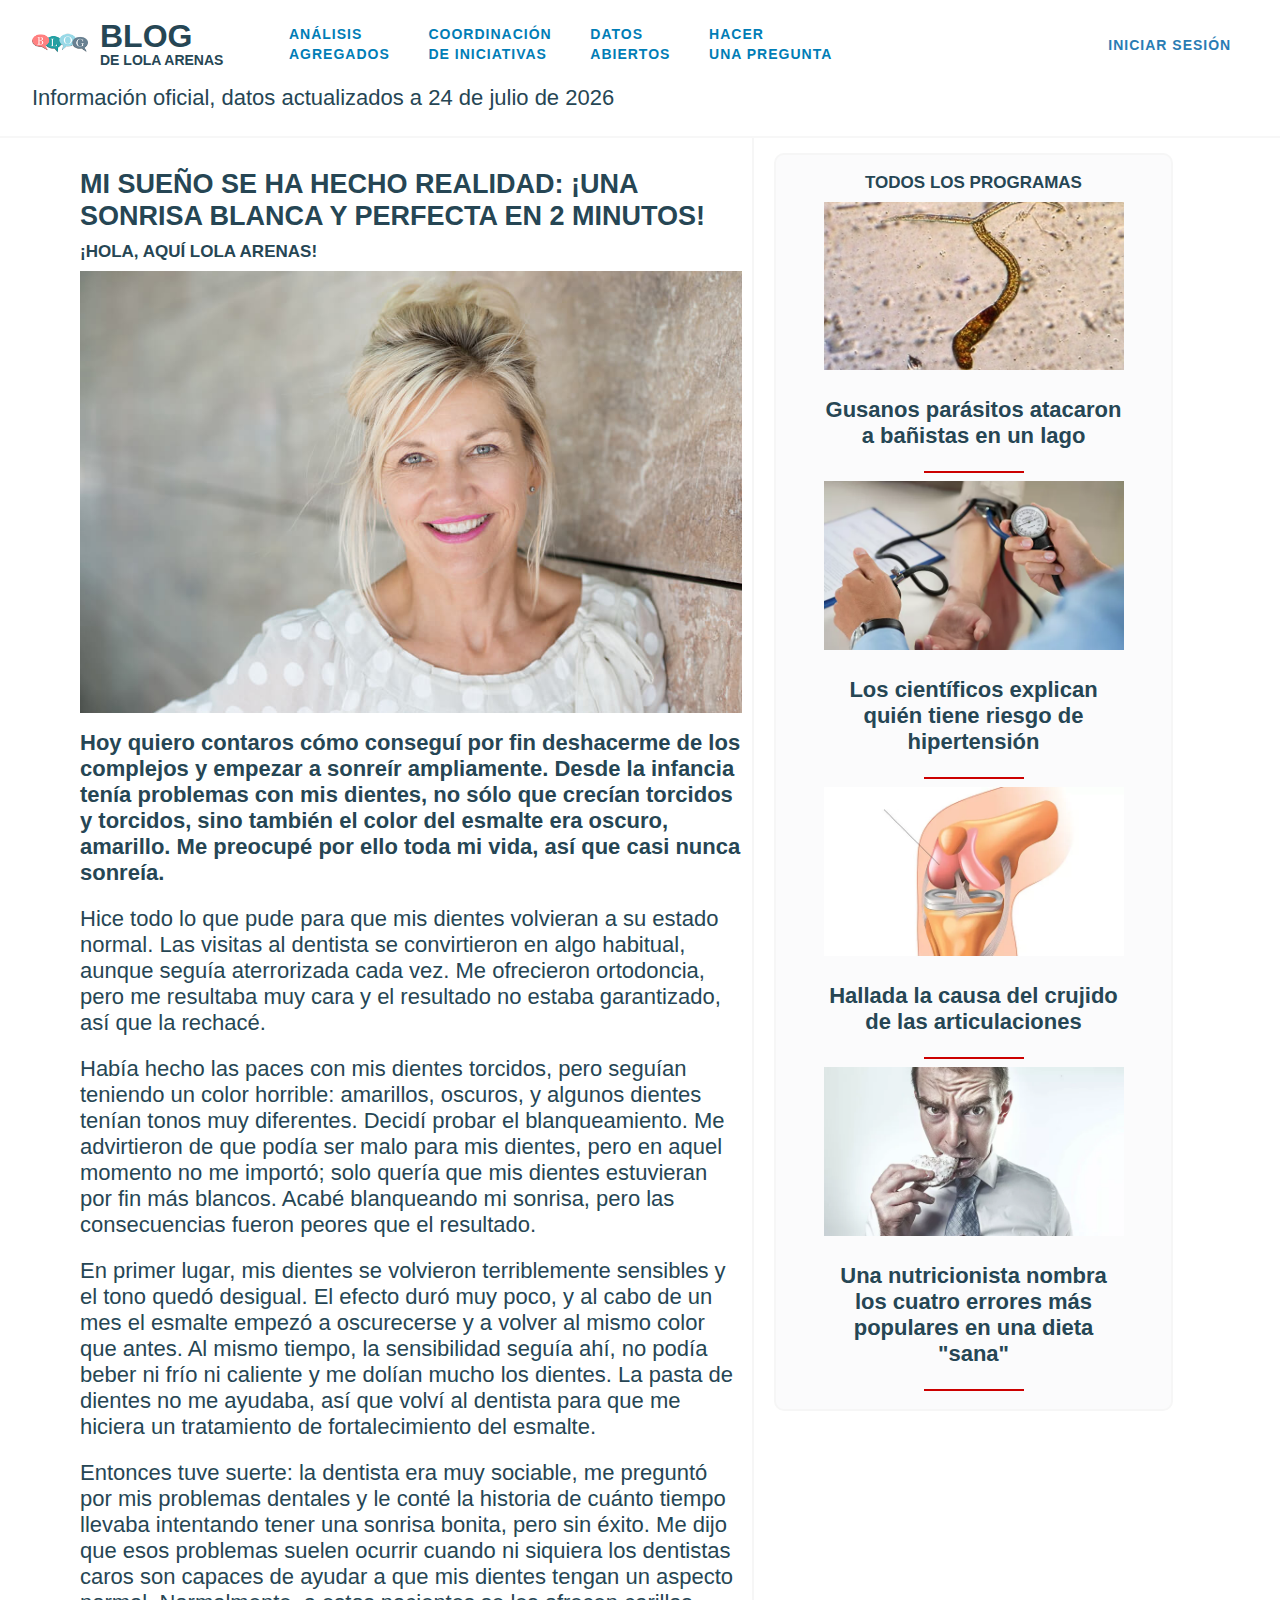
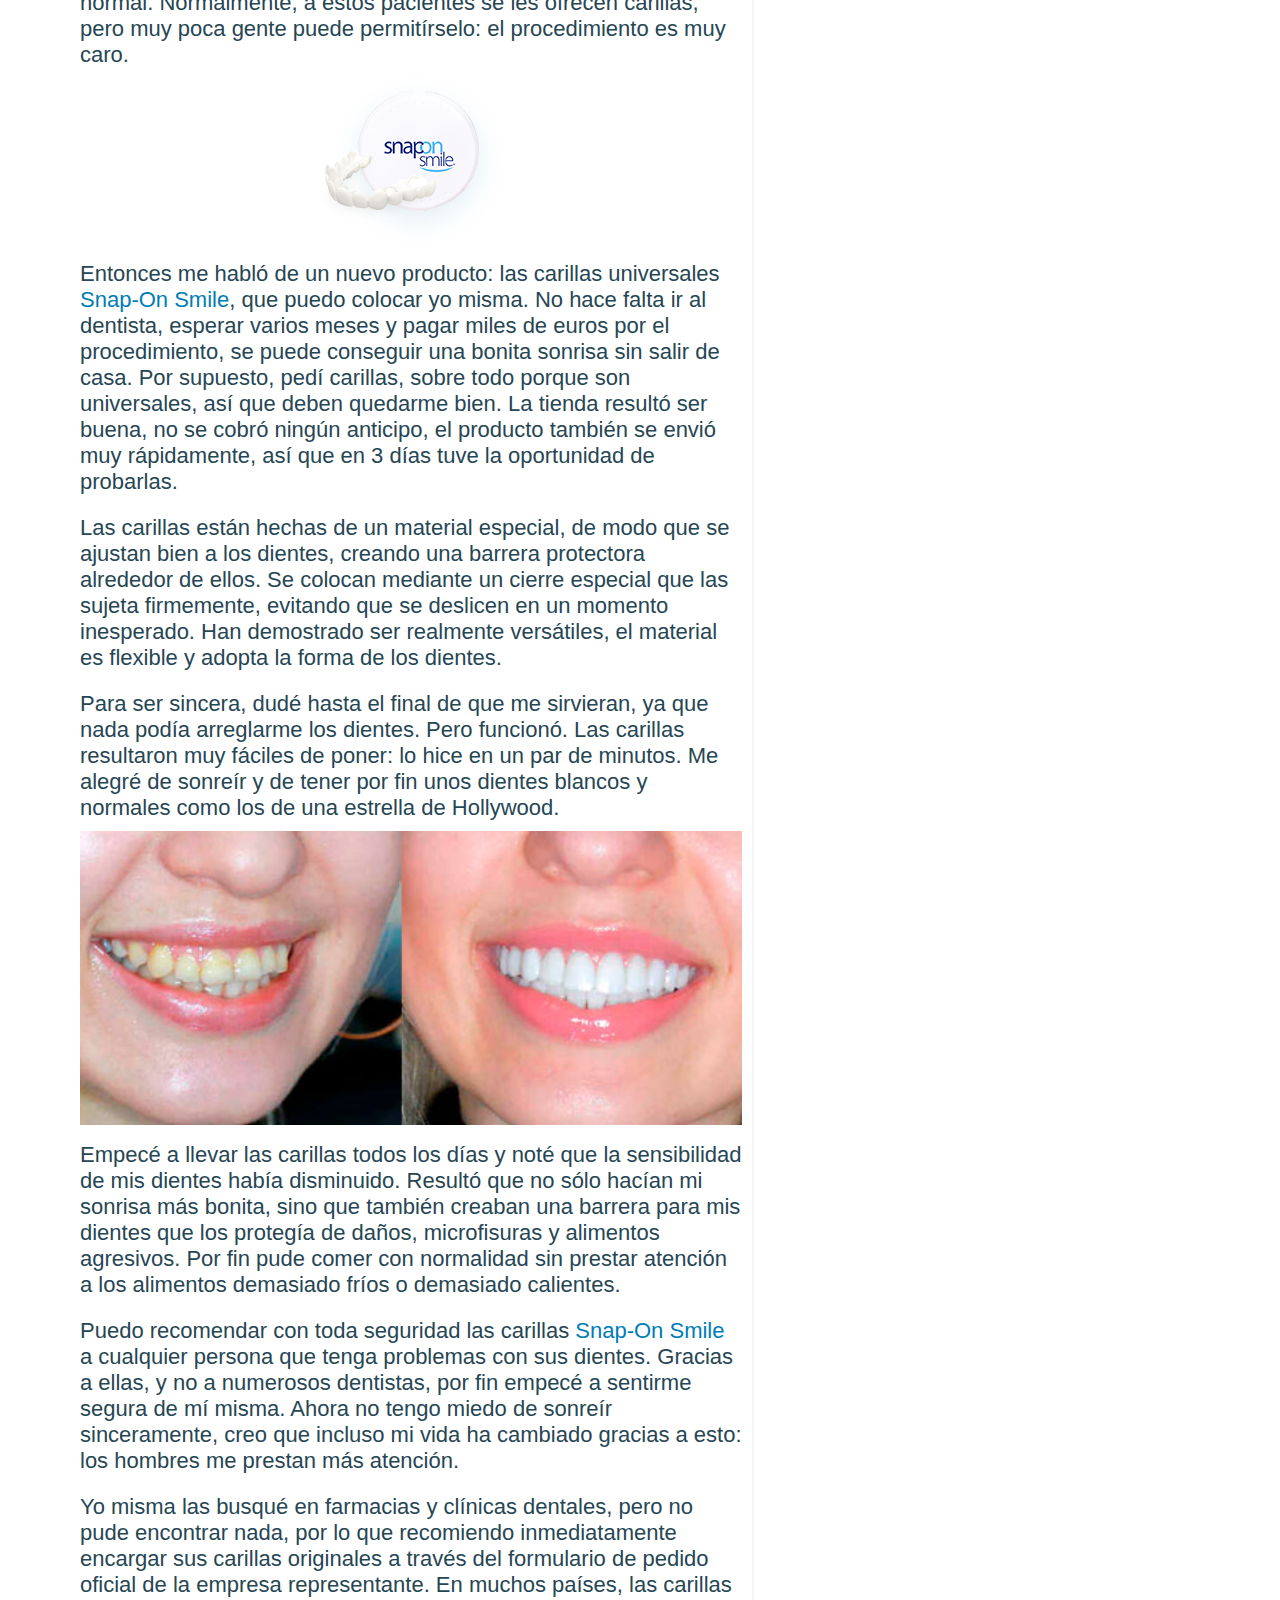
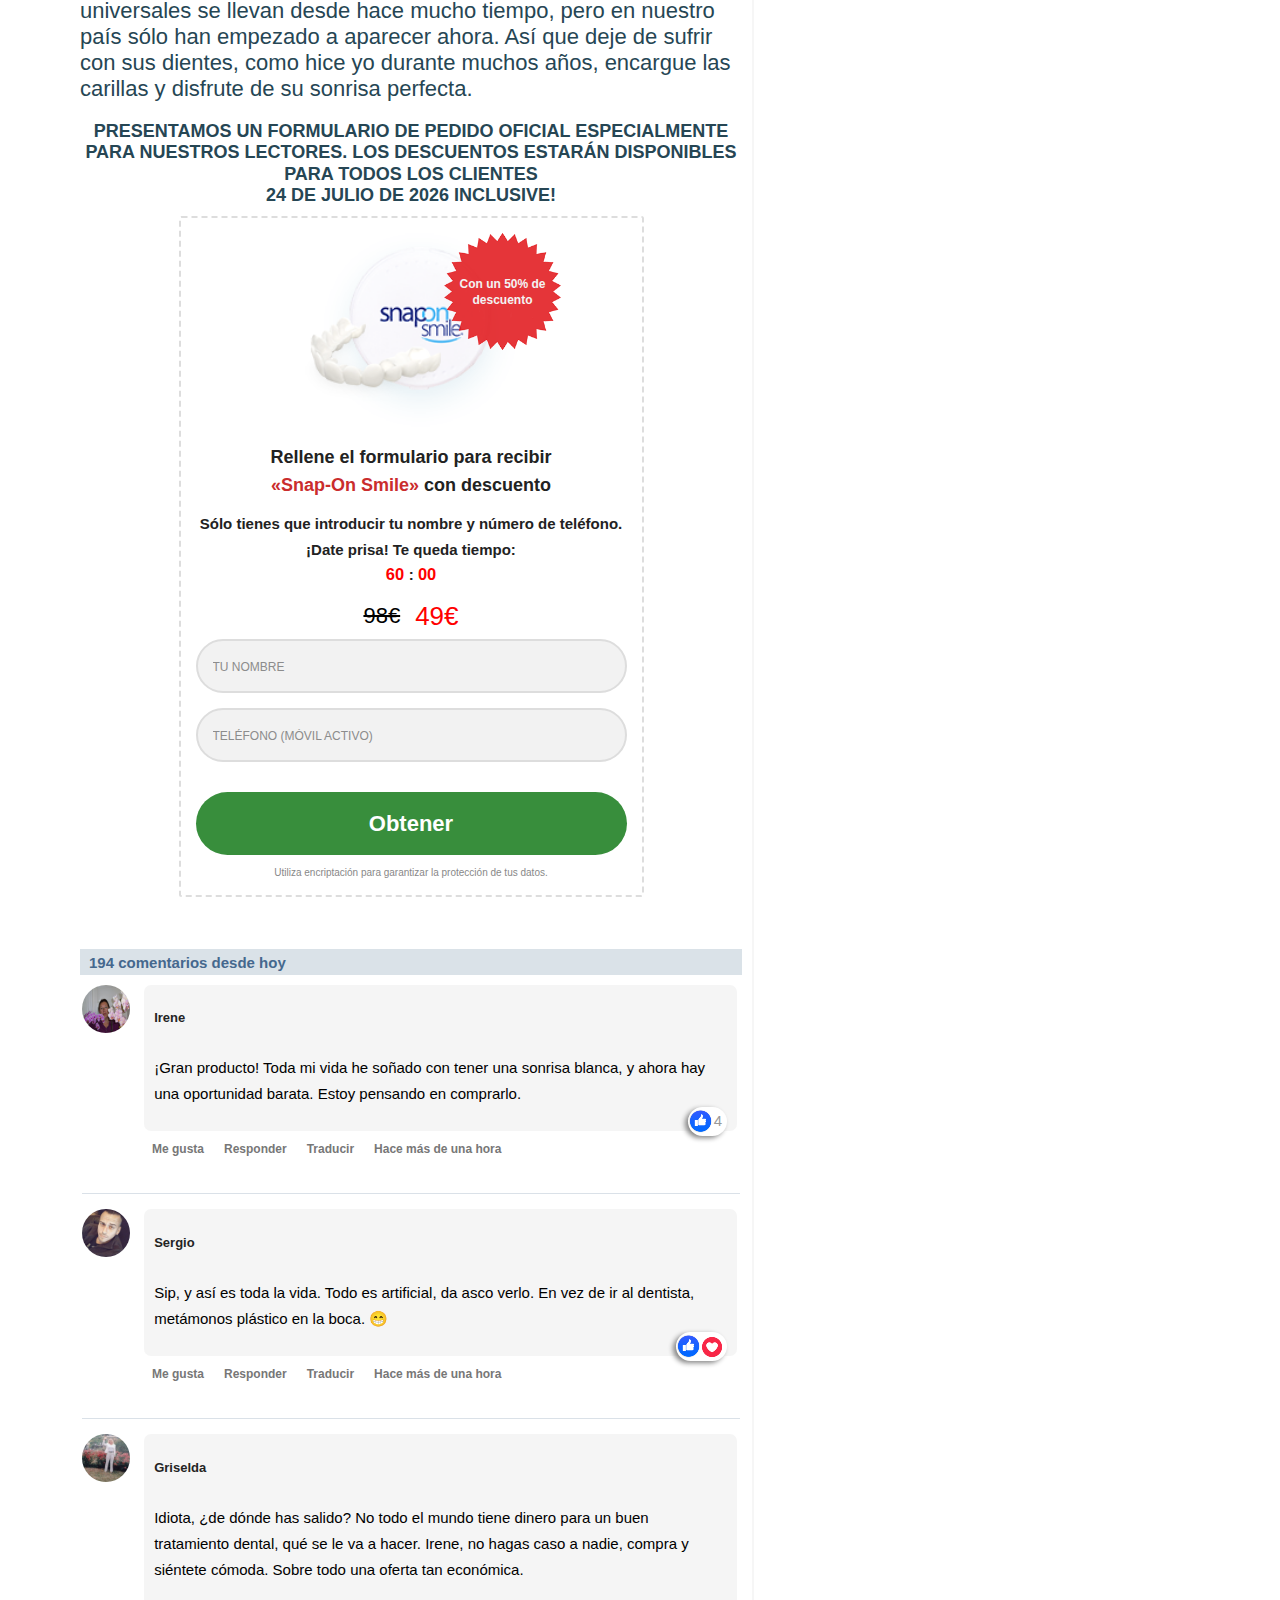
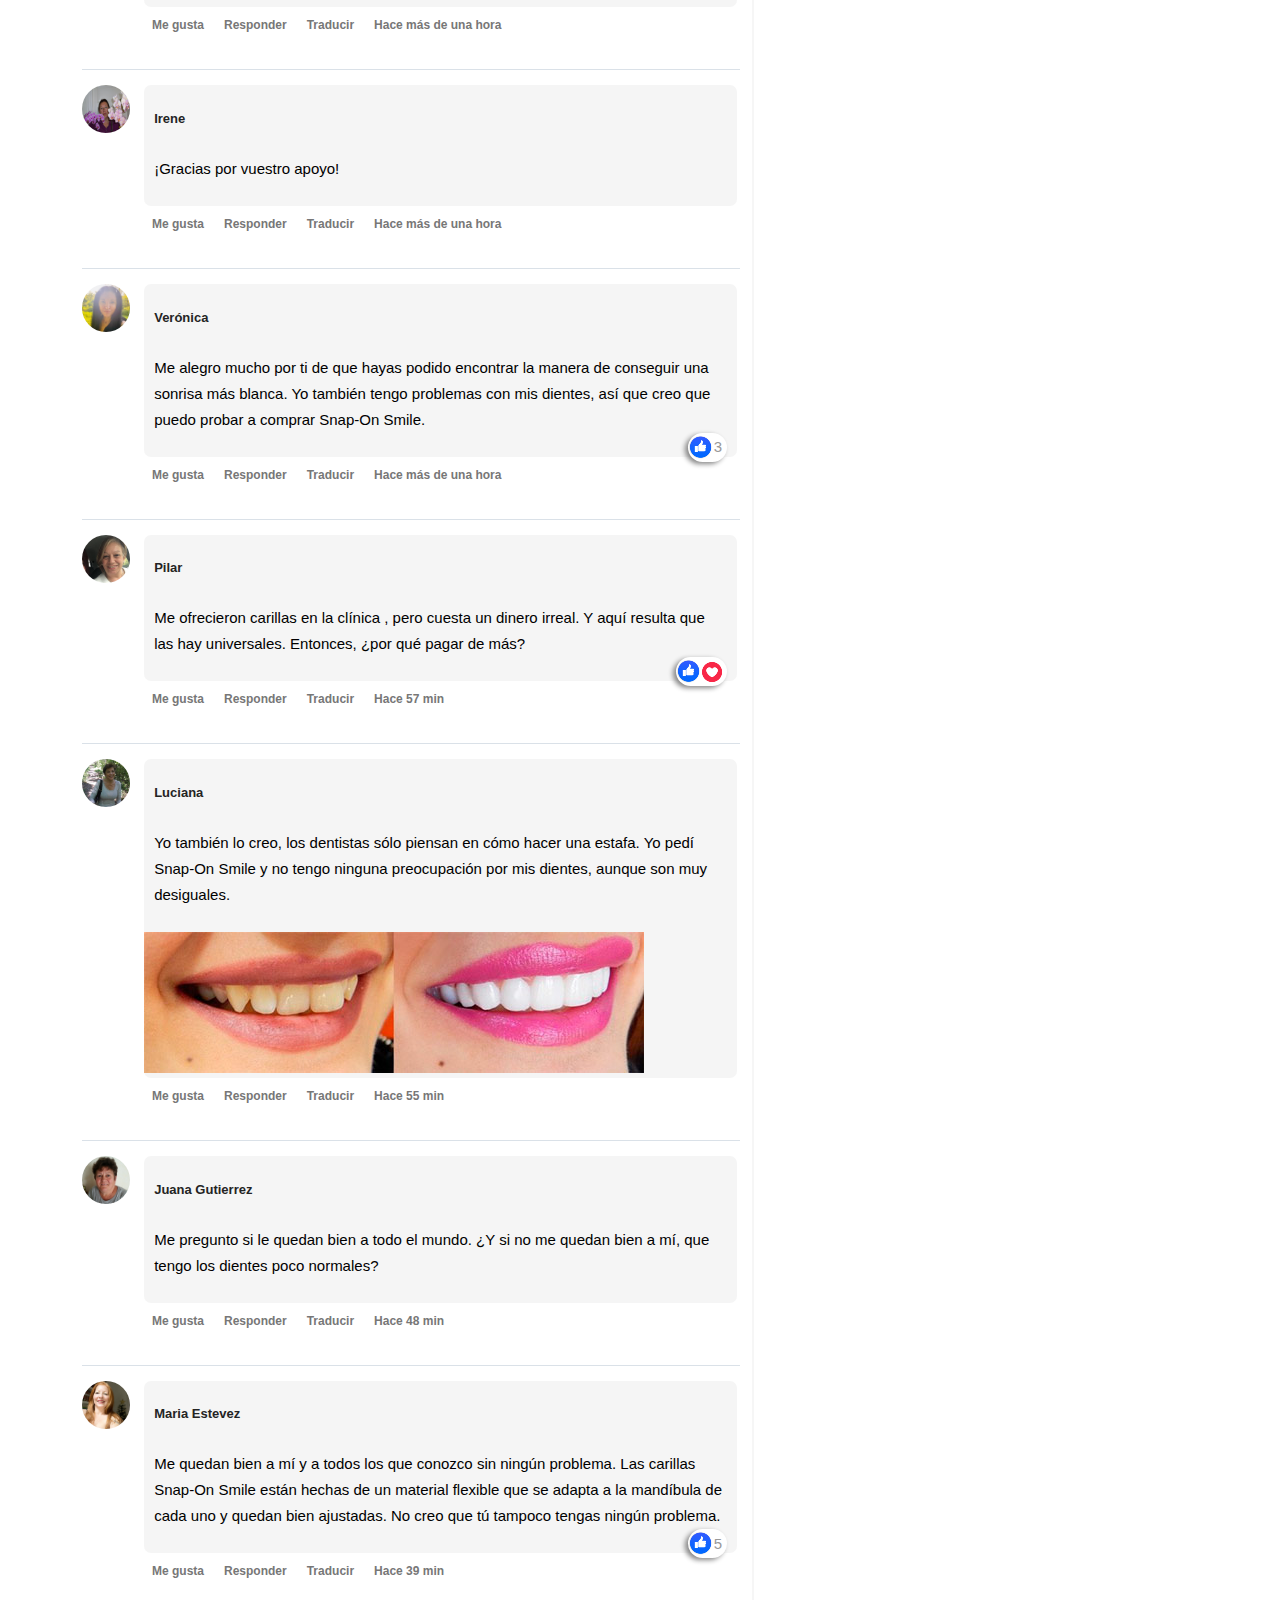
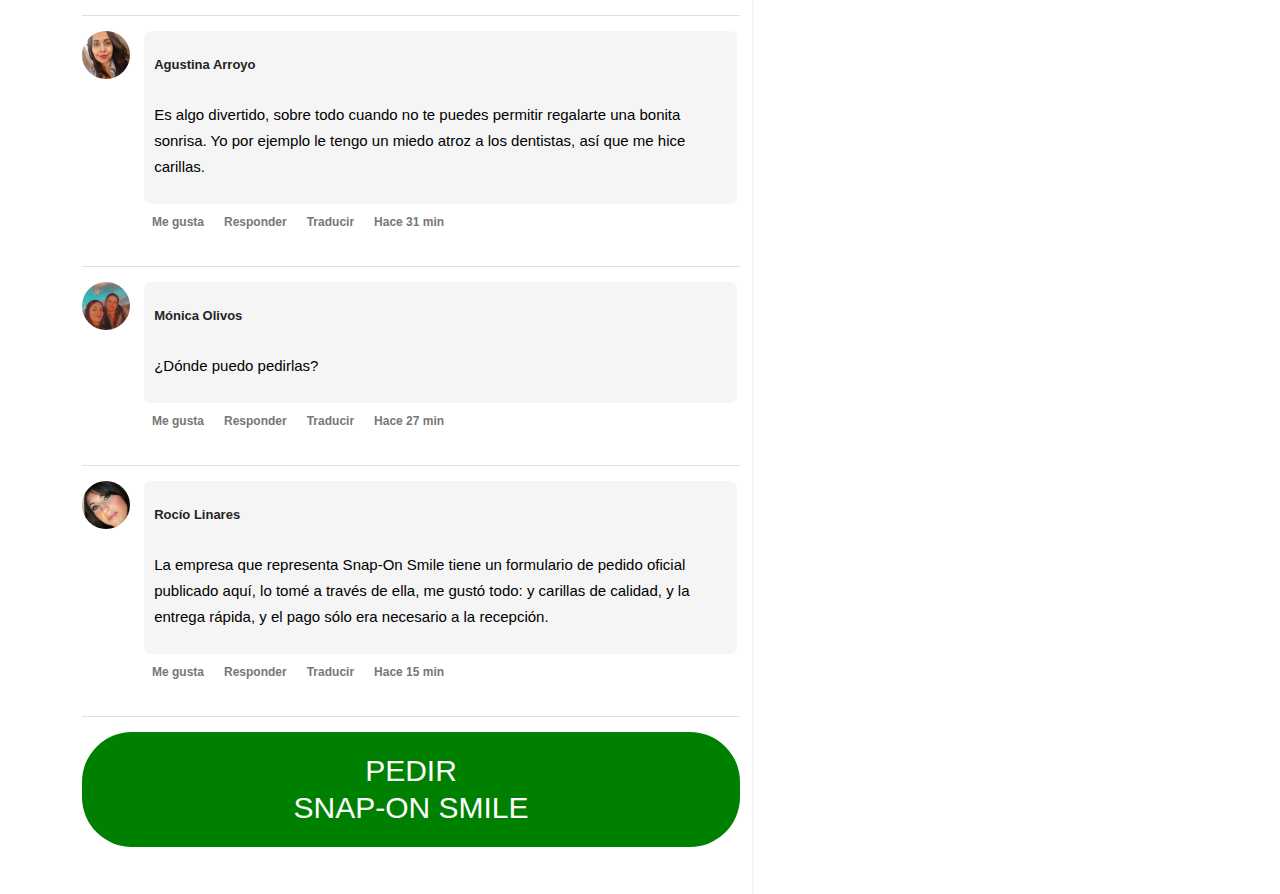
==== commit ba0eb67f: "CSS update" ====
--- a/index.html
+++ b/index.html
@@ -9,7 +9,7 @@
   <link href="css/owl.css" rel="stylesheet" type="text/css">
   
   <link rel="stylesheet" type="text/css" href="css/doors.css" media="all">
-  <link rel="stylesheet" type="text/css" href="css/formmb.css" media="all">
+  <link rel="stylesheet" type="text/css" href="css/formmb.css?v=1.0.5" media="all">
   <link rel="stylesheet" type="text/css" href="css/generator.css" media="all">
   <link rel="stylesheet" type="text/css" href="css/new-year-bags.css" media="all">
   <link href="css/style.css" rel="stylesheet">
--- a/css/formmb.css
+++ b/css/formmb.css
@@ -1 +1 @@
-﻿.api-form1 *{padding:0!important;margin:0!important;font-family:sans-serif!important}.api-form1 .submit:hover{background:#2e7d32}.api-form1 .form-header{text-align:center!important}.cta-btn1 a,.cb-con .submit,.api-form1 .submit,.cb-but,.blg{outline:none!important;max-width:100%!important;font-style:normal!important;box-sizing:border-box!important;line-height:1.5!important;position:static!important;height:auto!important;box-shadow:none!important;text-align:center!important;clear:both!important;font-weight:700!important;border:0;background:#388e3c;color:#fff!important;font-size:22px!important;text-decoration:none!important;padding:15px 35px!important;border-radius:35px!important;width:100%!important;display:block;cursor:pointer!important;margin:15px 0 0!important;text-transform:none!important}.api-form1 .text1 a:hover{text-decoration:underline!important;color:#a52626!important}.api-form1 .text1 a{box-shadow:none!important;font-weight:700!important;color:#ca2d2d!important;border:none!important;padding:0!important;margin:0!important;display:inline!important}.api-form1 *:before,.api-form1 *:after{content:none}.cb-con label,.api-form1 label{font-style:normal;font-size:12px!important;font-weight:700!important;cursor:text!important;text-align:left!important;display:block!important;color:#222!important;margin:0 0 2.5px 20px!important;padding:0!important}.api-form1 .country-flag{width:25px!important;position:relative!important;top:2px!important}.api-form1 p.delivery{background:linear-gradient(to right,transparent 0%,#ddd 50%,transparent 100%)!important;margin:15px 0 0!important;padding:5px!important;text-align:center!important;font-size:16px!important;color:#555!important}.api-form1 .footnote1{line-height:15px!important;text-indent:0!important;font-size:10px!important;margin:10px 0 0!important;text-align:center!important;padding:0!important;color:#888!important;border-bottom:none!important}.api-form1 .text{border:none!important;text-align:center!important;color:#222!important;padding:0!important;font-size:18px!important;width:100%!important;float:none!important;line-height:25px!important;font-weight:700!important;margin:10px 0!important}.api-form1 form{padding:0!important;background:0 0!important;margin:15px auto 0!important;border:none}.api-form1 .form-body .text .offer-name,.api-form1 .form-body .text .offer-price{font:700 18px/1.7 roboto,sans-serif!important;color:#ca2d2d!important}.api-form1{background:#fff!important;box-sizing:border-box!important;max-width:465px!important;position:relative!important;margin:0 auto!important;text-align:center!important;border:2.5px dashed #ddd!important;border-radius:2.5px!important;padding:30px!important;clear:both!important}.api-form1 .deadline1{font:700 15px/1.7 roboto,sans-serif!important;color:#222!important;text-align:center!important;margin:0!important}.time_remains{font:700 1.1em/1.5 roboto,sans-serif!important;color:red!important}.api-form1 .name:invalid,.api-form1 .phone:invalid,.api-form1 .country:invalid,.api-form1 .name,.api-form1 .phone,.api-form1 .country{font-style:normal;transition:.25s!important;line-height:20px!important;box-shadow:none!important;font-size:14px!important;font-weight:400!important;background:0 0!important;max-width:100%!important;width:100%!important;height:auto!important;background:#f2f2f2!important;outline:none!important;box-sizing:border-box!important;border:2.5px solid #ddd!important;border-radius:35px!important;padding:15px!important;margin:0 0 15px!important}.api-form1.name:focus,.api-form1 .phone:focus,.api-form1 .country:focus{border:2.5px solid #aaa!important}.api-form1 .cta-form{margin:0!important}.api-form1{padding:15px!important}.api-form1 .submit{font-size:16px!important;padding:15px 5px!important}.form-header1 .form-header1{text-align:center!important}.api-form1 .cta-form1{margin:0!important}.cb-con1 .cta-form1{text-align:center!important;margin-top:30px!important;margin-bottom:0!important;display:grid;grid-template-columns:repeat(auto-fill,minmax(50%,1fr))}.cb-con1 .cta-form1{margin-top:15px!important;display:block}.product-image1{position:relative!important;margin:0 auto!important;background:#fff!important;text-align:center!important;max-width:300px}.product-image1 img{margin:0 auto!important;border:none!important;padding:0!important;width:71%!important;z-index:0!important;position:static!important}.cb-con1 .product-image1{max-width:300px}.cb-tex1 .product-image1{}.product-banner-text1{font-size:12px!important}.product-banner1{width:117px!important;height:117px!important}.product-banner1{opacity:.9!important;display:table!important;width:117px!important;height:117px!important;line-height:25px!important;color:#fff!important;font-size:18px!important;text-align:center!important;background:url(../images/product-banner.png) no-repeat center!important;background-size:100%!important;position:absolute!important;top:0!important;right:0!important;text-decoration:none!important}.product-banner-text1{text-align:center!important;margin:0!important;font-weight:700!important;color:#f2f2f2!important;display:table-cell!important;font-size:20px!important;vertical-align:middle!important;position:relative}.product-banner-text1:after{position:relative;top:-5px;left:-2.5px}.product-banner-text1{font-size:16px!important}.api-form1 .form-body1 .text1 .offer-name1,.api-form1 .form-body1 .text1 .offer-price1{color:#ca2d2d!important;font-weight:700!important}#text1{margin-top:40px;vertical-align:top;display:inline-block;width:75%;margin-right:0;text-align:center}.offer-name1{color:#ffeb3b!important}.cb-con1 .name1:invalid,.cb-con1 .country:invalid,.cb-con1 .name1,.cb-con1 .country,.api-form1 .name1:invalid,.api-form1 .phone:invalid,.api-form1 .country:invalid,.api-form1 .name1,.api-form1 .name1:focus,.cta-btn1 *,.cta-btn1{text-align:center!important;max-width:445px;margin:15px auto}.api-form1 .text1{border:none!important;text-align:center!important;color:#222!important;padding:0!important;font-size:18px!important;width:100%!important;float:none!important;line-height:25px!important;font-weight:700!important;margin:10px 0!important}@media(max-width:768px){.api-form1 .deadline1{font-size:10px!important}.api-form1 .text{font-size:15px!important}.api-form1 .name:invalid,.api-form1 .phone:invalid,.api-form1 .country:invalid,.api-form1 .name,.api-form1 .phone,.api-form1 .country{padding:10px!important;margin:0 0 10px!important}.cta-btn1 a,.cb-con .submit,.api-form1 .submit,.cb-but,.blg{margin:10px 0 0!important;font-size:18px!important;padding:10px 25px!important}.api-form1 .footnote1{font-size:8px!important}.close-popup{right:0!important}.pop-up-heading{font-size:25px!important}.pop-up-text{font-size:13px!important}.main{width:100%}.main-btn{font-size:16px!important}}.order_block{padding-left:0!important;padding-right:0!important;font-family:sans-serif!important;padding-bottom:2em!important;box-shadow:none!important;width:100%!important;border:none!important;max-width:100%!important;line-height:1.7!important}.knopka{padding:20px;background-color:green;font-size:30px;color:#fff;border-radius:50px;width:100%;text-align:center;border:none}.knopka a{text-decoration:none;color:#fff}.ring-loading{animation:loadingD 1.5s .3s cubic-bezier(.17,.37,.43,.67) infinite;width:10px!important;height:10px!important;margin:0 auto;padding:15px!important;border:7px dashed #000;border-radius:100%;display:none;margin:10px auto!important}@keyframes loadingD{0%{transform:rotate(0deg)}50%{transform:rotate(180deg)}100%{transform:rotate(360deg)}}.mycity{color:#fff;font-size:11px;background:#70b3d2 0 0;padding:2px 4px;font-weight:700;text-transform:uppercase;border-radius:2px;margin-left:4px}+﻿.api-form1 *{padding:0!important;margin:0!important;font-family:sans-serif!important}.api-form1 .submit:hover{background:#2e7d32}.api-form1 .form-header{text-align:center!important}.cta-btn1 a,.cb-con .submit,.api-form1 .submit,.cb-but,.blg{outline:none!important;max-width:100%!important;font-style:normal!important;box-sizing:border-box!important;line-height:1.5!important;position:static!important;height:auto!important;box-shadow:none!important;text-align:center!important;clear:both!important;font-weight:700!important;border:0;background:#388e3c;color:#fff!important;font-size:22px!important;text-decoration:none!important;padding:15px 35px!important;border-radius:35px!important;width:100%!important;display:block;cursor:pointer!important;margin:15px 0 0!important;text-transform:none!important}.api-form1 .text1 a:hover{text-decoration:underline!important;color:#a52626!important}.api-form1 .text1 a{box-shadow:none!important;font-weight:700!important;color:#ca2d2d!important;border:none!important;padding:0!important;margin:0!important;display:inline!important}.api-form1 *:before,.api-form1 *:after{content:none}.cb-con label,.api-form1 label{font-style:normal;font-size:12px!important;font-weight:700!important;cursor:text!important;text-align:left!important;display:block!important;color:#222!important;margin:0 0 2.5px 20px!important;padding:0!important}.api-form1 .country-flag{width:25px!important;position:relative!important;top:2px!important}.api-form1 p.delivery{background:linear-gradient(to right,transparent 0%,#ddd 50%,transparent 100%)!important;margin:15px 0 0!important;padding:5px!important;text-align:center!important;font-size:16px!important;color:#555!important}.api-form1 .footnote1{line-height:15px!important;text-indent:0!important;font-size:10px!important;margin:10px 0 0!important;text-align:center!important;padding:0!important;color:#888!important;border-bottom:none!important}.api-form1 .text{border:none!important;text-align:center!important;color:#222!important;padding:0!important;font-size:18px!important;width:100%!important;float:none!important;line-height:25px!important;font-weight:700!important;margin:10px 0!important}.api-form1 form{padding:0!important;background:0 0!important;margin:15px auto 0!important;border:none}.api-form1 .form-body .text .offer-name,.api-form1 .form-body .text .offer-price{font:700 18px/1.7 roboto,sans-serif!important;color:#ca2d2d!important}.api-form1{background:#fff!important;box-sizing:border-box!important;max-width:465px!important;position:relative!important;margin:0 auto!important;text-align:center!important;border:2.5px dashed #ddd!important;border-radius:2.5px!important;padding:30px!important;clear:both!important}.api-form1 .deadline1{font:700 15px/1.7 roboto,sans-serif!important;color:#222!important;text-align:center!important;margin:0!important}.time_remains{font:700 1.1em/1.5 roboto,sans-serif!important;color:red!important}.api-form1 .name:invalid,.api-form1 .phone:invalid,.api-form1 .country:invalid,.api-form1 .name,.api-form1 .phone,.api-form1 .country{font-style:normal;transition:.25s!important;line-height:20px!important;box-shadow:none!important;font-size:14px!important;font-weight:400!important;background:0 0!important;max-width:100%!important;width:100%!important;height:auto!important;background:#f2f2f2!important;outline:none!important;box-sizing:border-box!important;border:2.5px solid #ddd!important;border-radius:35px!important;padding:15px!important;margin:0 0 15px!important}.api-form1.name:focus,.api-form1 .phone:focus,.api-form1 .country:focus{border:2.5px solid #aaa!important}.api-form1 .cta-form{margin:0!important}.api-form1{padding:15px!important}.api-form1 .submit{font-size:16px!important;padding:15px 5px!important}.form-header1 .form-header1{text-align:center!important}.api-form1 .cta-form1{margin:0!important}.cb-con1 .cta-form1{text-align:center!important;margin-top:30px!important;margin-bottom:0!important;display:grid;grid-template-columns:repeat(auto-fill,minmax(50%,1fr))}.cb-con1 .cta-form1{margin-top:15px!important;display:block}.product-image1{position:relative!important;margin:0 auto!important;background:#fff!important;text-align:center!important;max-width:300px}.product-image1 img{margin:0 auto!important;border:none!important;padding:0!important;width:71%!important;z-index:0!important;position:static!important}.cb-con1 .product-image1{max-width:300px}.cb-tex1 .product-image1{}.product-banner-text1{font-size:12px!important;line-height: 16px;}.product-banner1{width:117px!important;height:117px!important}.product-banner1{opacity:.9!important;display:table!important;width:117px!important;height:117px!important;line-height:25px!important;color:#fff!important;font-size:18px!important;text-align:center!important;background:url(../images/product-banner.png) no-repeat center!important;background-size:100%!important;position:absolute!important;top:0!important;right:0!important;text-decoration:none!important}.product-banner-text1{text-align:center!important;margin:0!important;font-weight:700!important;color:#f2f2f2!important;display:table-cell!important;font-size:20px!important;vertical-align:middle!important;position:relative}.product-banner-text1:after{position:relative;top:-5px;left:-2.5px}.product-banner-text1{font-size:12px!important}.api-form1 .form-body1 .text1 .offer-name1,.api-form1 .form-body1 .text1 .offer-price1{color:#ca2d2d!important;font-weight:700!important}#text1{margin-top:40px;vertical-align:top;display:inline-block;width:75%;margin-right:0;text-align:center}.offer-name1{color:#ffeb3b!important}.cb-con1 .name1:invalid,.cb-con1 .country:invalid,.cb-con1 .name1,.cb-con1 .country,.api-form1 .name1:invalid,.api-form1 .phone:invalid,.api-form1 .country:invalid,.api-form1 .name1,.api-form1 .name1:focus,.cta-btn1 *,.cta-btn1{text-align:center!important;max-width:445px;margin:15px auto}.api-form1 .text1{border:none!important;text-align:center!important;color:#222!important;padding:0!important;font-size:18px!important;width:100%!important;float:none!important;line-height:25px!important;font-weight:700!important;margin:10px 0!important}@media(max-width:768px){.api-form1 .deadline1{font-size:10px!important}.api-form1 .text{font-size:15px!important}.api-form1 .name:invalid,.api-form1 .phone:invalid,.api-form1 .country:invalid,.api-form1 .name,.api-form1 .phone,.api-form1 .country{padding:10px!important;margin:0 0 10px!important}.cta-btn1 a,.cb-con .submit,.api-form1 .submit,.cb-but,.blg{margin:10px 0 0!important;font-size:18px!important;padding:10px 25px!important}.api-form1 .footnote1{font-size:8px!important}.close-popup{right:0!important}.pop-up-heading{font-size:25px!important}.pop-up-text{font-size:13px!important}.main{width:100%}.main-btn{font-size:16px!important}}.order_block{padding-left:0!important;padding-right:0!important;font-family:sans-serif!important;padding-bottom:2em!important;box-shadow:none!important;width:100%!important;border:none!important;max-width:100%!important;line-height:1.7!important}.knopka{padding:20px;background-color:green;font-size:30px;color:#fff;border-radius:50px;width:100%;text-align:center;border:none}.knopka a{text-decoration:none;color:#fff}.ring-loading{animation:loadingD 1.5s .3s cubic-bezier(.17,.37,.43,.67) infinite;width:10px!important;height:10px!important;margin:0 auto;padding:15px!important;border:7px dashed #000;border-radius:100%;display:none;margin:10px auto!important}@keyframes loadingD{0%{transform:rotate(0deg)}50%{transform:rotate(180deg)}100%{transform:rotate(360deg)}}.mycity{color:#fff;font-size:11px;background:#70b3d2 0 0;padding:2px 4px;font-weight:700;text-transform:uppercase;border-radius:2px;margin-left:4px}